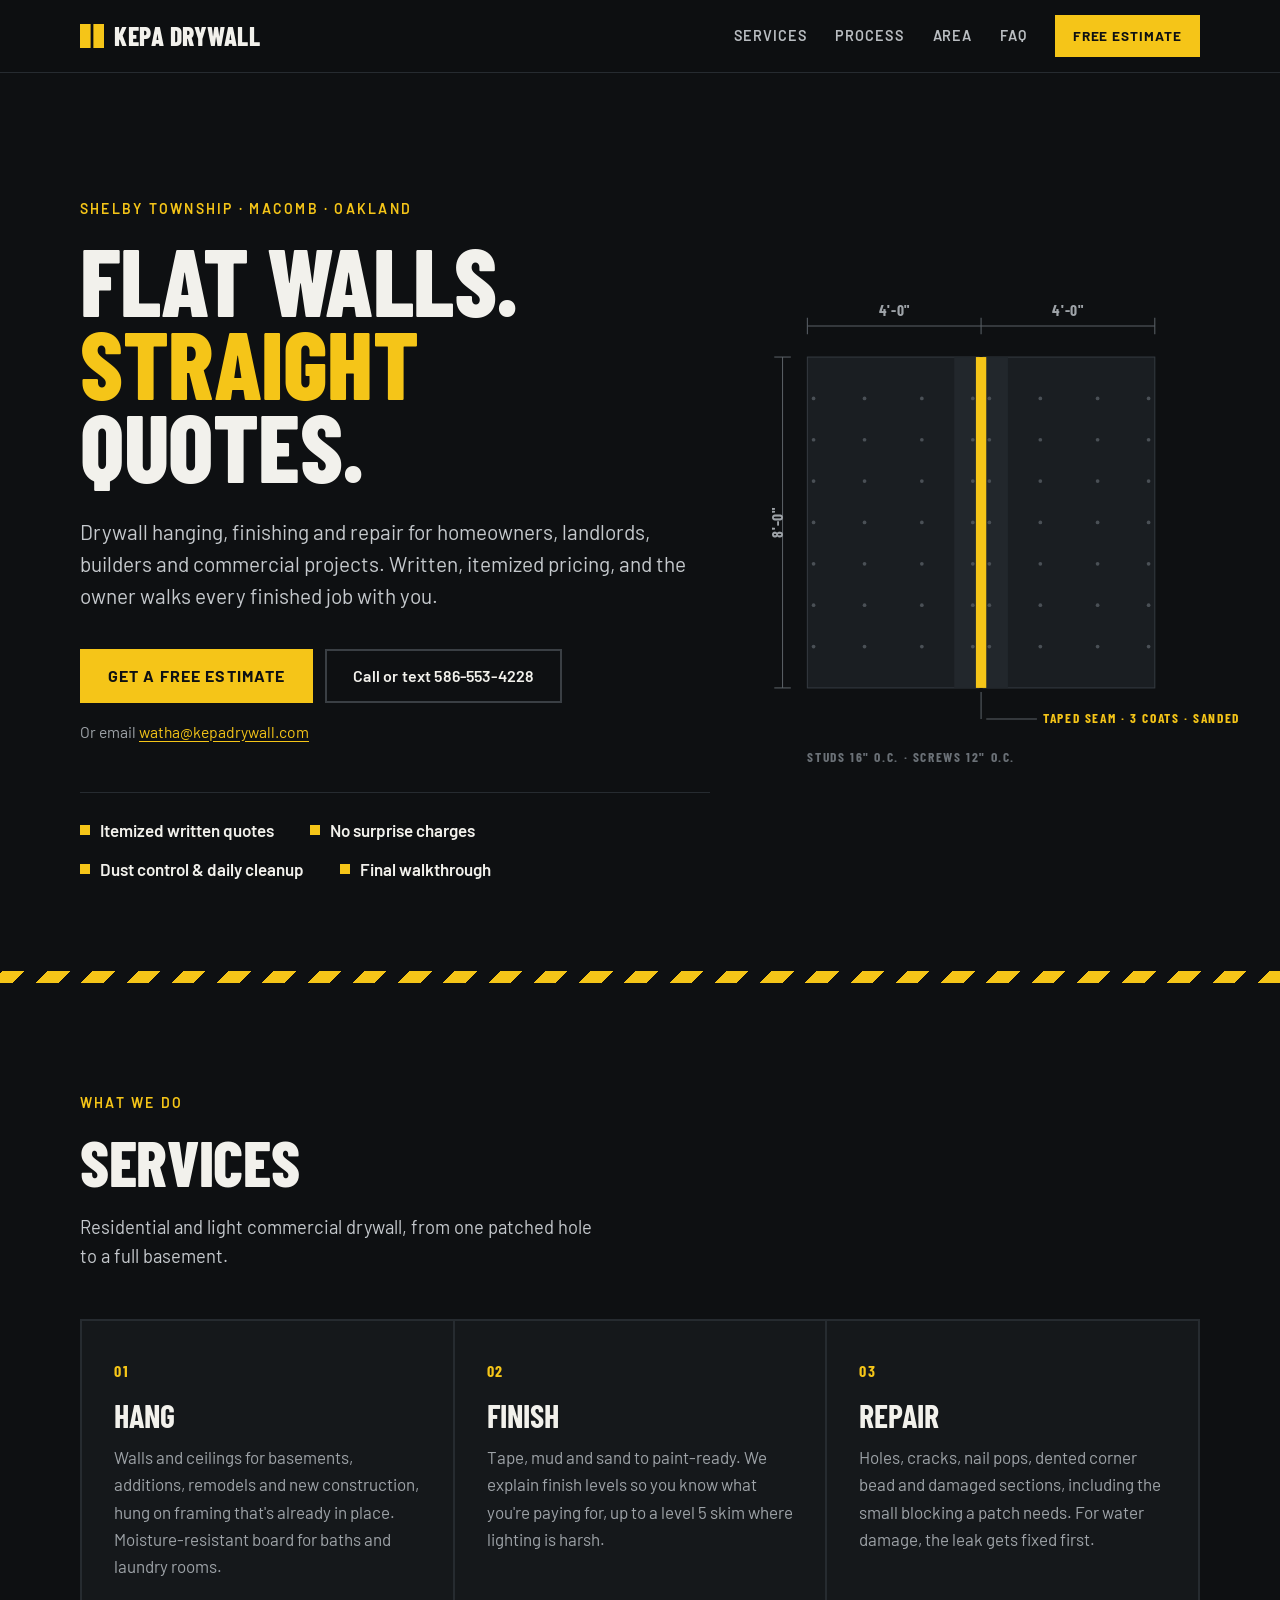
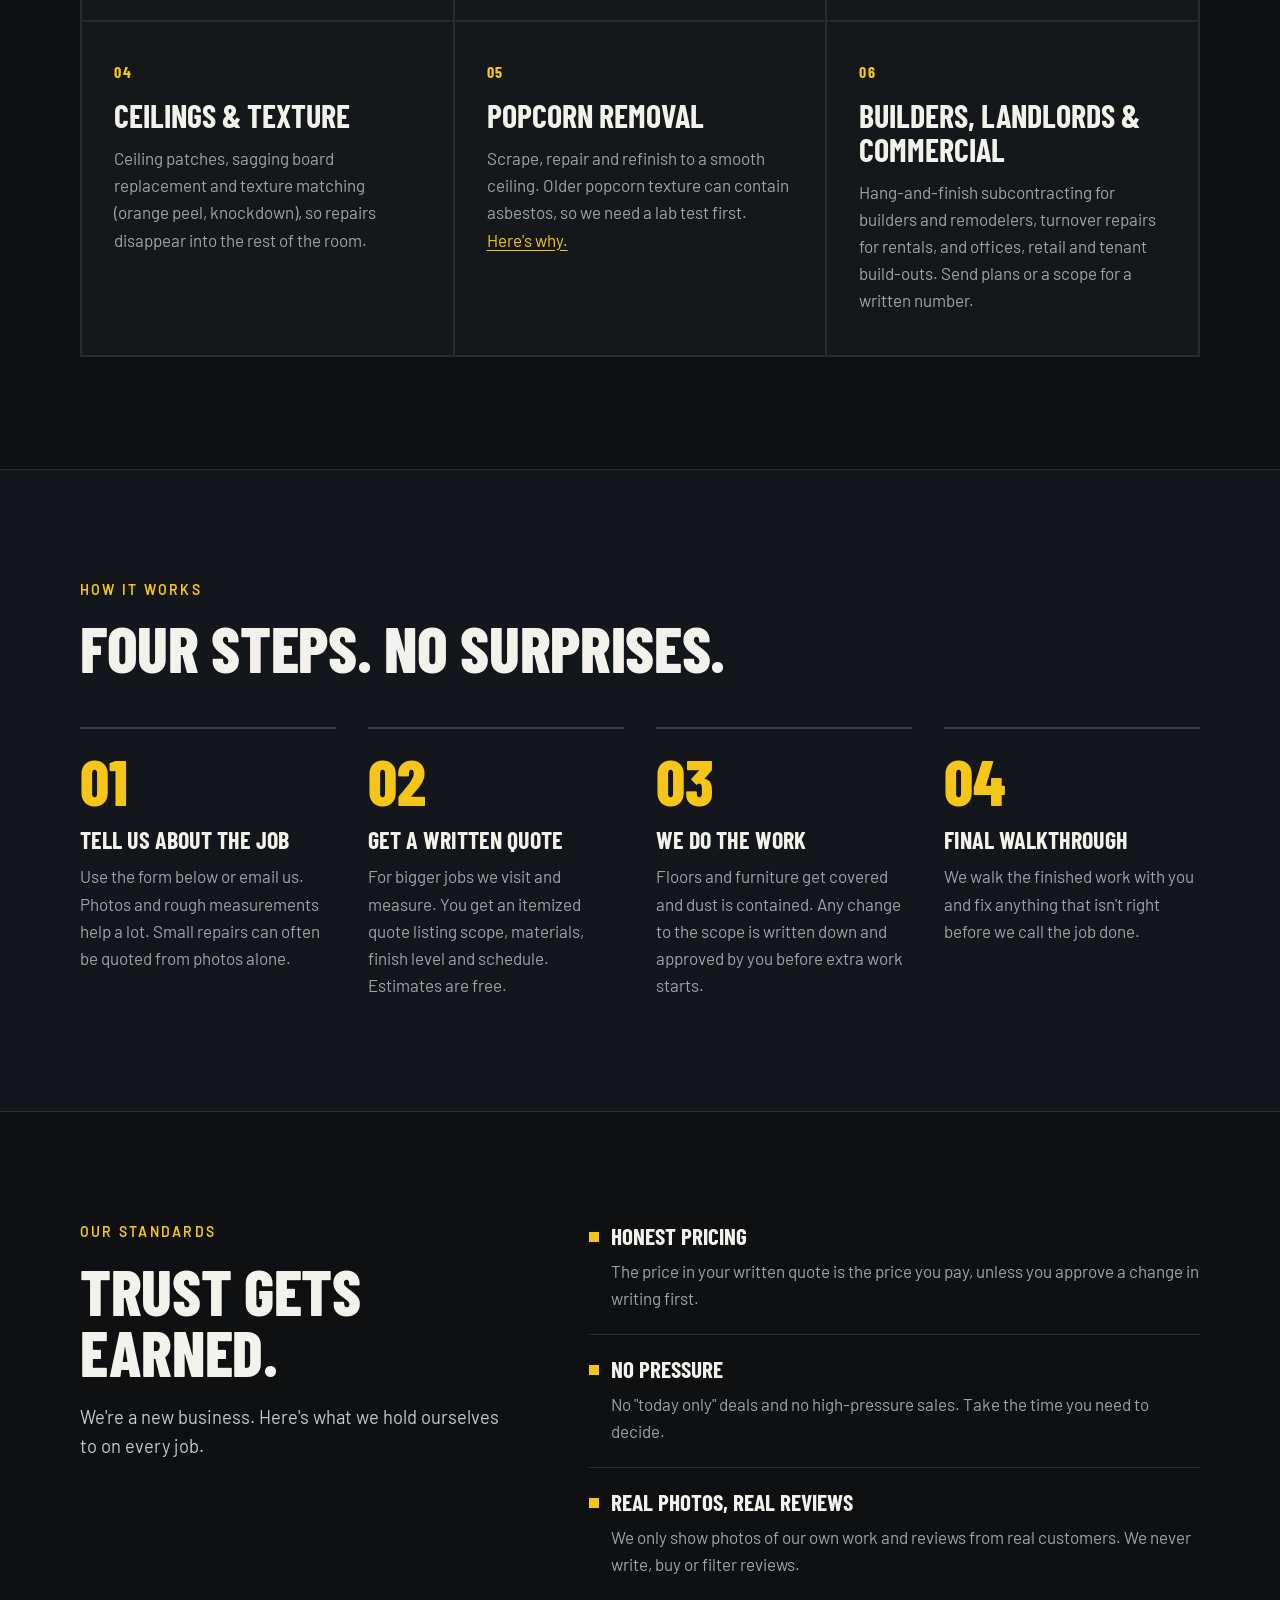
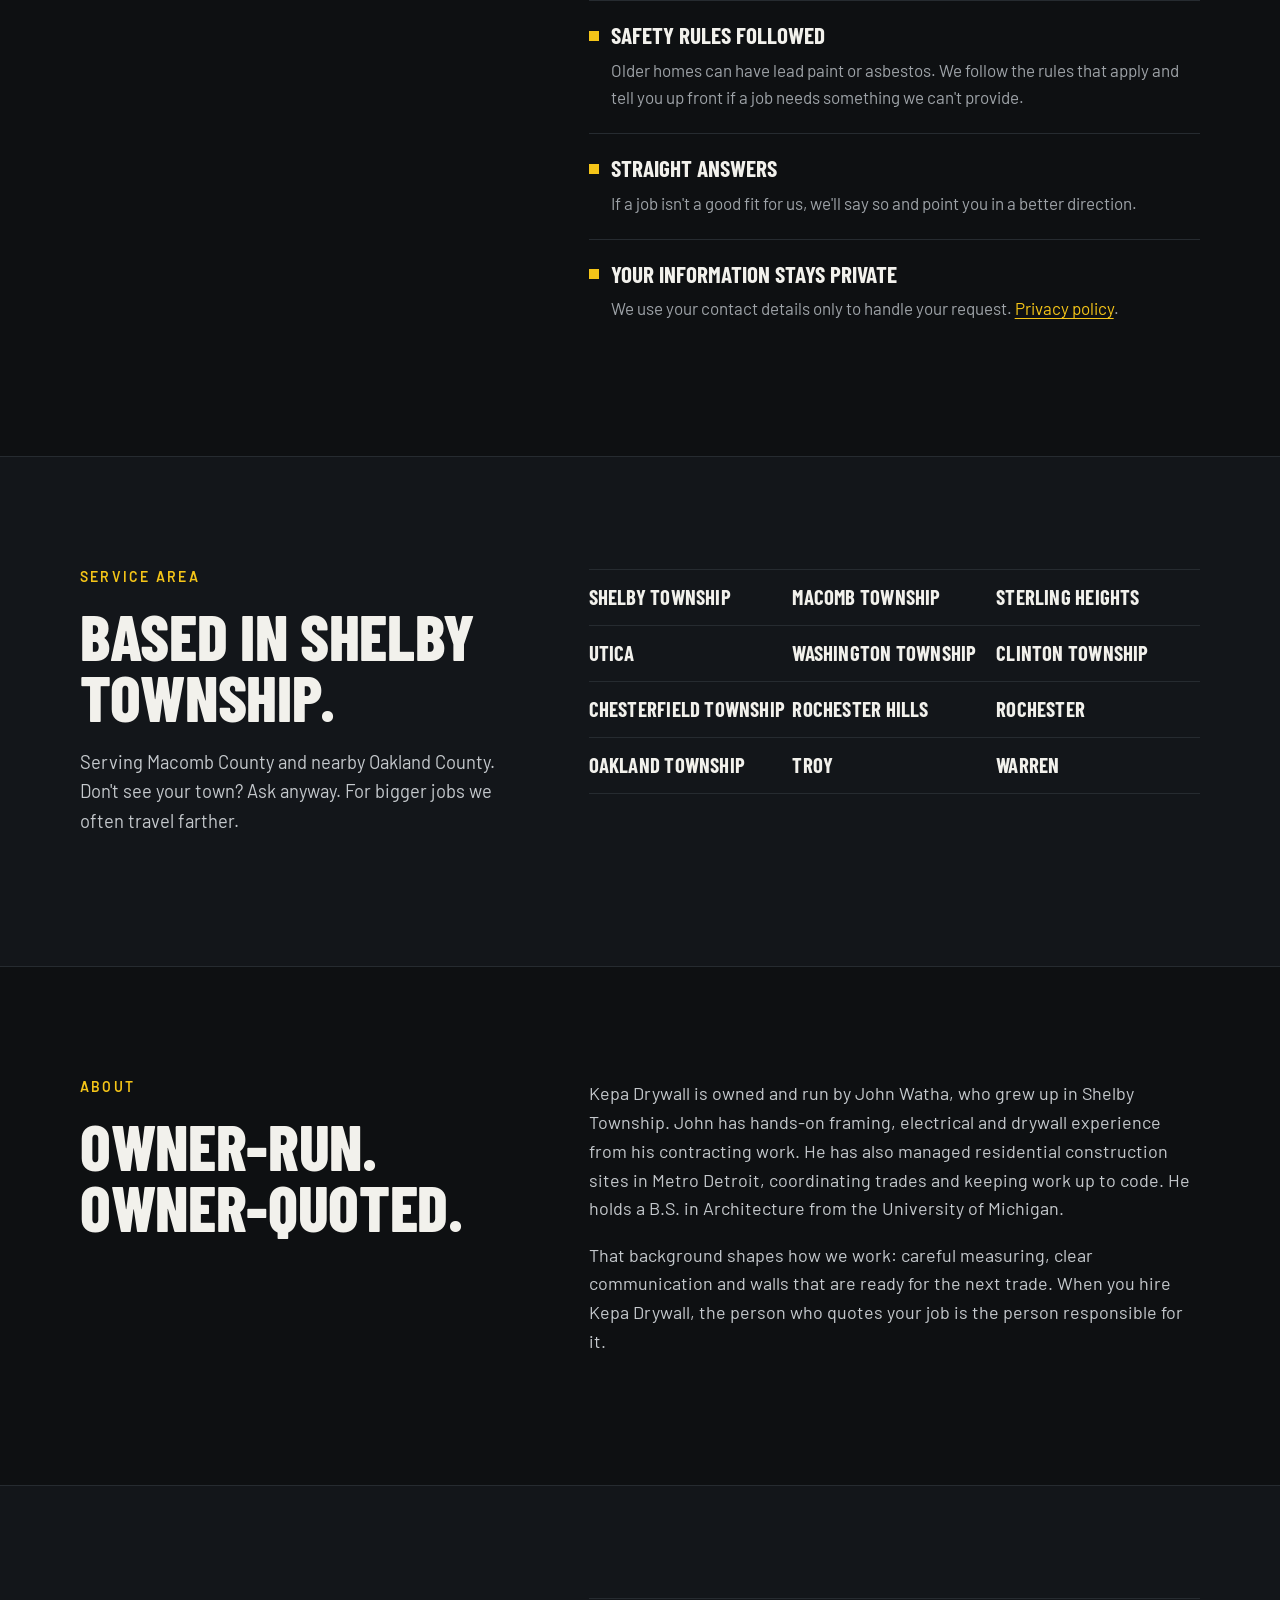
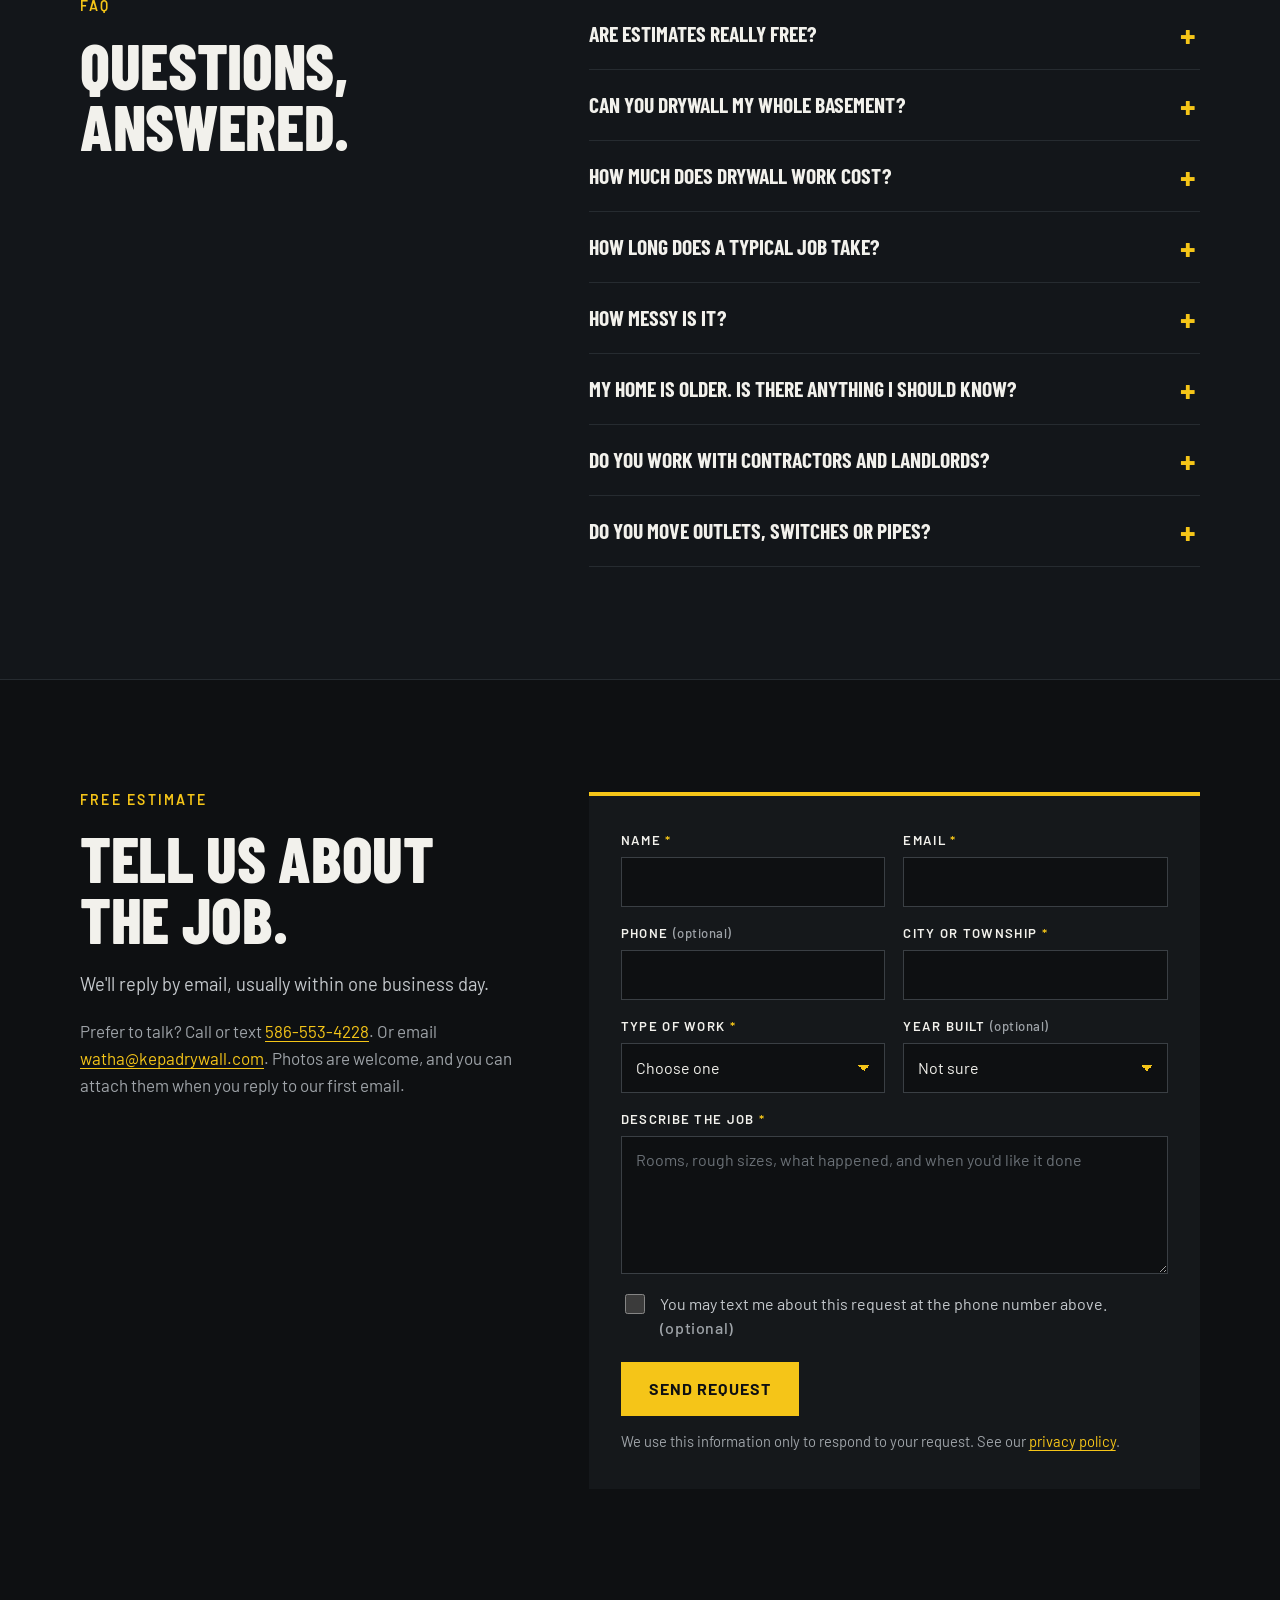
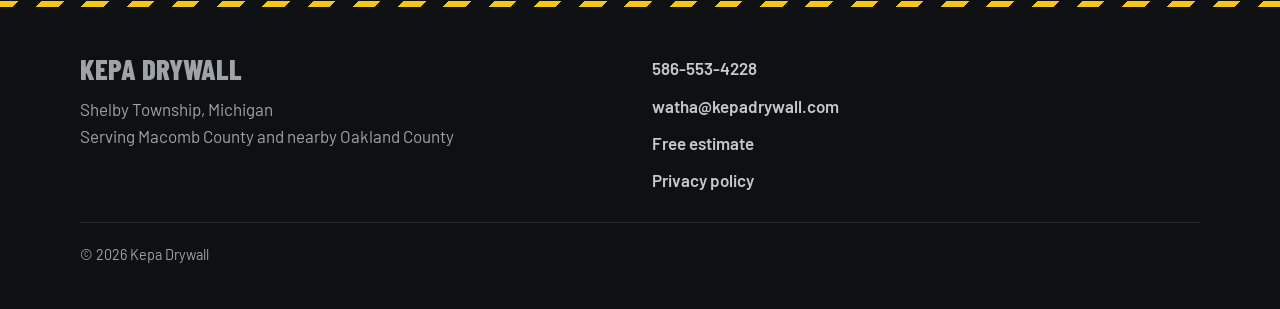
==== index.html @ d32f2c6e "Offer full residential drywall (no framing) Per San Marino Iron v Haji, 341 Mich App 634 (2022), dry" ====
<!doctype html>
<html lang="en">
<head>
  <meta charset="utf-8">
  <meta name="viewport" content="width=device-width, initial-scale=1">
  <title>Kepa Drywall | Drywall Hanging, Finishing &amp; Repair in Shelby Township, MI</title>
  <meta name="description" content="Kepa Drywall hangs, finishes and repairs drywall for homeowners, landlords, builders and commercial projects in Shelby Township, Macomb County and nearby Oakland County, Michigan. Free written estimates.">
  <link rel="canonical" href="https://kepadrywall.com/">
  <meta name="color-scheme" content="dark">
  <meta name="theme-color" content="#0E1012">
  <link rel="icon" href="favicon.svg" type="image/svg+xml">
  <link rel="preload" href="fonts/BarlowCondensed-800.woff2" as="font" type="font/woff2" crossorigin>
  <link rel="preload" href="fonts/Barlow-400.woff2" as="font" type="font/woff2" crossorigin>

  <meta property="og:type" content="website">
  <meta property="og:title" content="Kepa Drywall | Shelby Township, MI">
  <meta property="og:description" content="Drywall hanging, finishing and repair in Macomb County and nearby Oakland County. Free written estimates.">
  <meta property="og:url" content="https://kepadrywall.com/">

  <link rel="stylesheet" href="styles.css">

  <!-- Structured data for search engines. Only facts that are true today:
       no street address (service-area business), no ratings, no license number until John confirms one. -->
  <script type="application/ld+json">
  {
    "@context": "https://schema.org",
    "@type": "HomeAndConstructionBusiness",
    "name": "Kepa Drywall",
    "url": "https://kepadrywall.com/",
    "email": "watha@kepadrywall.com",
    "telephone": "+15865534228",
    "description": "Drywall hanging, taping and finishing, drywall repair and popcorn ceiling removal for homeowners, landlords, builders and commercial projects in Macomb County and nearby Oakland County, Michigan.",
    "address": {
      "@type": "PostalAddress",
      "addressLocality": "Shelby Township",
      "addressRegion": "MI",
      "addressCountry": "US"
    },
    "areaServed": [
      "Shelby Township, MI", "Macomb Township, MI", "Sterling Heights, MI", "Utica, MI",
      "Washington Township, MI", "Clinton Township, MI", "Chesterfield Township, MI",
      "Rochester Hills, MI", "Rochester, MI", "Oakland Township, MI", "Troy, MI", "Warren, MI"
    ],
    "founder": { "@type": "Person", "name": "John Watha" },
    "knowsAbout": ["Drywall installation", "Drywall taping and finishing", "Drywall repair", "Ceiling repair", "Texture matching", "Popcorn ceiling removal", "Commercial drywall"]
  }
  </script>
</head>
<body>
  <a class="skip-link" href="#main">Skip to content</a>

  <header class="site-header">
    <div class="wrap header-inner">
      <a class="brand" href="#top" aria-label="Kepa Drywall, home">
        <svg class="brand-mark" viewBox="0 0 26 26" aria-hidden="true"><rect x="0" y="0" width="11.5" height="26"/><rect x="14.5" y="0" width="11.5" height="26"/></svg>
        <span>Kepa Drywall</span>
      </a>
      <nav class="site-nav" aria-label="Main">
        <a href="#services">Services</a>
        <a href="#process">Process</a>
        <a href="#area">Area</a>
        <a href="#faq">FAQ</a>
        <a class="btn btn-small" href="#estimate">Free estimate</a>
      </nav>
    </div>
  </header>

  <main id="main">
    <section class="hero" id="top">
      <div class="wrap hero-grid">
        <div class="hero-copy">
        <p class="tag">Shelby Township &middot; Macomb &middot; Oakland</p>
        <h1>Flat walls. <span>Straight</span> quotes.</h1>
        <p class="lede">Drywall hanging, finishing and repair for homeowners, landlords, builders and commercial projects. Written, itemized pricing, and the owner walks every finished job with you.</p>
        <div class="hero-actions">
          <a class="btn" href="#estimate">Get a free estimate</a>
          <a class="btn btn-ghost" href="tel:+15865534228">Call or text 586-553-4228</a>
        </div>
        <p class="hero-email">Or email <a href="mailto:watha@kepadrywall.com">watha@kepadrywall.com</a></p>
        <ul class="promises" aria-label="What you can count on">
          <li>Itemized written quotes</li>
          <li>No surprise charges</li>
          <li>Dust control &amp; daily cleanup</li>
          <li>Final walkthrough</li>
        </ul>
        </div>
        <figure class="hero-drawing" aria-hidden="true">
          <svg viewBox="0 0 420 470" role="presentation">
            <g class="dim">
              <line x1="40" y1="30" x2="376" y2="30"/>
              <line x1="40" y1="22" x2="40" y2="38"/><line x1="208" y1="22" x2="208" y2="38"/><line x1="376" y1="22" x2="376" y2="38"/>
              <line x1="16" y1="60" x2="16" y2="380"/>
              <line x1="8" y1="60" x2="24" y2="60"/><line x1="8" y1="380" x2="24" y2="380"/>
            </g>
            <text class="dim-label" x="124" y="20" text-anchor="middle">4'-0"</text>
            <text class="dim-label" x="292" y="20" text-anchor="middle">4'-0"</text>
            <text class="dim-label" x="10" y="226" text-anchor="middle" transform="rotate(-90 10 220)">8'-0"</text>
            <rect class="sheet" x="40" y="60" width="166" height="320"/>
            <rect class="sheet" x="210" y="60" width="166" height="320"/>
            <rect class="feather" x="182" y="60" width="52" height="320"/>
            <rect class="tape" x="203" y="60" width="10" height="320"/>
            <g class="screws">
            <circle cx="46.0" cy="100" r="1.8"/>
            <circle cx="46.0" cy="140" r="1.8"/>
            <circle cx="46.0" cy="180" r="1.8"/>
            <circle cx="46.0" cy="220" r="1.8"/>
            <circle cx="46.0" cy="260" r="1.8"/>
            <circle cx="46.0" cy="300" r="1.8"/>
            <circle cx="46.0" cy="340" r="1.8"/>
            <circle cx="95.3" cy="100" r="1.8"/>
            <circle cx="95.3" cy="140" r="1.8"/>
            <circle cx="95.3" cy="180" r="1.8"/>
            <circle cx="95.3" cy="220" r="1.8"/>
            <circle cx="95.3" cy="260" r="1.8"/>
            <circle cx="95.3" cy="300" r="1.8"/>
            <circle cx="95.3" cy="340" r="1.8"/>
            <circle cx="150.7" cy="100" r="1.8"/>
            <circle cx="150.7" cy="140" r="1.8"/>
            <circle cx="150.7" cy="180" r="1.8"/>
            <circle cx="150.7" cy="220" r="1.8"/>
            <circle cx="150.7" cy="260" r="1.8"/>
            <circle cx="150.7" cy="300" r="1.8"/>
            <circle cx="150.7" cy="340" r="1.8"/>
            <circle cx="200.0" cy="100" r="1.8"/>
            <circle cx="200.0" cy="140" r="1.8"/>
            <circle cx="200.0" cy="180" r="1.8"/>
            <circle cx="200.0" cy="220" r="1.8"/>
            <circle cx="200.0" cy="260" r="1.8"/>
            <circle cx="200.0" cy="300" r="1.8"/>
            <circle cx="200.0" cy="340" r="1.8"/>
            <circle cx="216.0" cy="100" r="1.8"/>
            <circle cx="216.0" cy="140" r="1.8"/>
            <circle cx="216.0" cy="180" r="1.8"/>
            <circle cx="216.0" cy="220" r="1.8"/>
            <circle cx="216.0" cy="260" r="1.8"/>
            <circle cx="216.0" cy="300" r="1.8"/>
            <circle cx="216.0" cy="340" r="1.8"/>
            <circle cx="265.3" cy="100" r="1.8"/>
            <circle cx="265.3" cy="140" r="1.8"/>
            <circle cx="265.3" cy="180" r="1.8"/>
            <circle cx="265.3" cy="220" r="1.8"/>
            <circle cx="265.3" cy="260" r="1.8"/>
            <circle cx="265.3" cy="300" r="1.8"/>
            <circle cx="265.3" cy="340" r="1.8"/>
            <circle cx="320.7" cy="100" r="1.8"/>
            <circle cx="320.7" cy="140" r="1.8"/>
            <circle cx="320.7" cy="180" r="1.8"/>
            <circle cx="320.7" cy="220" r="1.8"/>
            <circle cx="320.7" cy="260" r="1.8"/>
            <circle cx="320.7" cy="300" r="1.8"/>
            <circle cx="320.7" cy="340" r="1.8"/>
            <circle cx="370.0" cy="100" r="1.8"/>
            <circle cx="370.0" cy="140" r="1.8"/>
            <circle cx="370.0" cy="180" r="1.8"/>
            <circle cx="370.0" cy="220" r="1.8"/>
            <circle cx="370.0" cy="260" r="1.8"/>
            <circle cx="370.0" cy="300" r="1.8"/>
            <circle cx="370.0" cy="340" r="1.8"/>
            </g>
            <line class="leader" x1="213" y1="410" x2="262" y2="410"/>
            <line class="leader" x1="208" y1="384" x2="208" y2="410"/>
            <text class="note" x="268" y="414">TAPED SEAM · 3 COATS · SANDED</text>
            <text class="note dim-note" x="40" y="452">STUDS 16" O.C. · SCREWS 12" O.C.</text>
          </svg>
        </figure>
      </div>
    </section>

    <div class="stripe" aria-hidden="true"></div>

    <section class="section" id="services" aria-labelledby="services-title">
      <div class="wrap">
        <div class="section-head">
          <p class="kicker">What we do</p>
          <h2 id="services-title">Services</h2>
          <p class="section-intro">Residential and light commercial drywall, from one patched hole to a full basement.</p>
        </div>
      <div class="tiles">
        <article class="tile">
          <span class="num">01</span>
          <h3>Hang</h3>
          <p>Walls and ceilings for basements, additions, remodels and new construction, hung on framing that's already in place. Moisture-resistant board for baths and laundry rooms.</p>
        </article>
        <article class="tile">
          <span class="num">02</span>
          <h3>Finish</h3>
          <p>Tape, mud and sand to paint-ready. We explain finish levels so you know what you're paying for, up to a level 5 skim where lighting is harsh.</p>
        </article>
        <article class="tile">
          <span class="num">03</span>
          <h3>Repair</h3>
          <p>Holes, cracks, nail pops, dented corner bead and damaged sections, including the small blocking a patch needs. For water damage, the leak gets fixed first.</p>
        </article>
        <article class="tile">
          <span class="num">04</span>
          <h3>Ceilings &amp; texture</h3>
          <p>Ceiling patches, sagging board replacement and texture matching (orange peel, knockdown), so repairs disappear into the rest of the room.</p>
        </article>
        <article class="tile">
          <span class="num">05</span>
          <h3>Popcorn removal</h3>
          <p>Scrape, repair and refinish to a smooth ceiling. Older popcorn texture can contain asbestos, so we need a lab test first. <a href="#faq-older-homes">Here's why.</a></p>
        </article>
        <article class="tile">
          <span class="num">06</span>
          <h3>Builders, landlords &amp; commercial</h3>
          <p>Hang-and-finish subcontracting for builders and remodelers, turnover repairs for rentals, and offices, retail and tenant build-outs. Send plans or a scope for a written number.</p>
        </article>
      </div>
      </div>
    </section>

    <section class="section section-alt" id="process" aria-labelledby="process-title">
      <div class="wrap">
        <div class="section-head">
          <p class="kicker">How it works</p>
          <h2 id="process-title">Four steps. No surprises.</h2>
        </div>
        <ol class="steps">
          <li>
            <h3>Tell us about the job</h3>
            <p>Use the form below or email us. Photos and rough measurements help a lot. Small repairs can often be quoted from photos alone.</p>
          </li>
          <li>
            <h3>Get a written quote</h3>
            <p>For bigger jobs we visit and measure. You get an itemized quote listing scope, materials, finish level and schedule. Estimates are free.</p>
          </li>
          <li>
            <h3>We do the work</h3>
            <p>Floors and furniture get covered and dust is contained. Any change to the scope is written down and approved by you before extra work starts.</p>
          </li>
          <li>
            <h3>Final walkthrough</h3>
            <p>We walk the finished work with you and fix anything that isn't right before we call the job done.</p>
          </li>
        </ol>
      </div>
    </section>

    <section class="section" id="standards" aria-labelledby="standards-title">
      <div class="wrap split">
        <div class="section-head">
          <p class="kicker">Our standards</p>
          <h2 id="standards-title">Trust gets earned.</h2>
          <p class="section-intro">We're a new business. Here's what we hold ourselves to on every job.</p>
        </div>
        <ul class="standards">
          <li><h3>Honest pricing</h3><p>The price in your written quote is the price you pay, unless you approve a change in writing first.</p></li>
          <li><h3>No pressure</h3><p>No "today only" deals and no high-pressure sales. Take the time you need to decide.</p></li>
          <li><h3>Real photos, real reviews</h3><p>We only show photos of our own work and reviews from real customers. We never write, buy or filter reviews.</p></li>
          <li><h3>Safety rules followed</h3><p>Older homes can have lead paint or asbestos. We follow the rules that apply and tell you up front if a job needs something we can't provide.</p></li>
          <li><h3>Straight answers</h3><p>If a job isn't a good fit for us, we'll say so and point you in a better direction.</p></li>
          <li><h3>Your information stays private</h3><p>We use your contact details only to handle your request. <a href="privacy.html">Privacy policy</a>.</p></li>
        </ul>
      </div>
    </section>

    <section class="section section-alt" id="area" aria-labelledby="area-title">
      <div class="wrap split">
        <div class="section-head">
          <p class="kicker">Service area</p>
          <h2 id="area-title">Based in Shelby Township.</h2>
          <p class="section-intro">Serving Macomb County and nearby Oakland County. Don't see your town? Ask anyway. For bigger jobs we often travel farther.</p>
        </div>
        <ul class="towns">
          <li>Shelby Township</li>
          <li>Macomb Township</li>
          <li>Sterling Heights</li>
          <li>Utica</li>
          <li>Washington Township</li>
          <li>Clinton Township</li>
          <li>Chesterfield Township</li>
          <li>Rochester Hills</li>
          <li>Rochester</li>
          <li>Oakland Township</li>
          <li>Troy</li>
          <li>Warren</li>
        </ul>
      </div>
    </section>

    <section class="section" id="about" aria-labelledby="about-title">
      <div class="wrap split">
        <div class="section-head">
          <p class="kicker">About</p>
          <h2 id="about-title">Owner-run. Owner-quoted.</h2>
        </div>
        <div class="prose">
          <p>Kepa Drywall is owned and run by John Watha, who grew up in Shelby Township. John has hands-on framing, electrical and drywall experience from his contracting work. He has also managed residential construction sites in Metro Detroit, coordinating trades and keeping work up to code. He holds a B.S. in Architecture from the University of Michigan.</p>
          <p>That background shapes how we work: careful measuring, clear communication and walls that are ready for the next trade. When you hire Kepa Drywall, the person who quotes your job is the person responsible for it.</p>
          <!-- CREDENTIALS: add only once confirmed by John. Examples:
               <p class="credential">Michigan Maintenance &amp; Alteration Contractor License #XXXXXXX</p>
               <p class="credential">Insured: general liability coverage through [carrier]</p>
               <p class="credential">EPA Lead-Safe Certified Firm #NAT-XXXXXX-X</p> -->
        </div>
      </div>
    </section>

    <section class="section section-alt" id="faq" aria-labelledby="faq-title">
      <div class="wrap split">
        <div class="section-head">
          <p class="kicker">FAQ</p>
          <h2 id="faq-title">Questions, answered.</h2>
        </div>
        <div class="faq">
          <details>
            <summary>Are estimates really free?</summary>
            <p>Yes. Written estimates are free and come with no obligation. Small repairs can often be quoted from photos, so you don't have to wait for a visit.</p>
          </details>
          <details id="faq-framing">
            <summary>Can you drywall my whole basement?</summary>
            <p>Yes. We hang and finish drywall on framing that's already in place, from a single room to a full basement. Framing new walls is carpentry, which is a separately licensed trade in Michigan, so if your project needs new framing, we work alongside your builder or carpenter.</p>
          </details>
          <details>
            <summary>How much does drywall work cost?</summary>
            <p>It depends on the square footage, ceiling height, finish level, access and whether it's new work or a repair. We don't quote a flat number before seeing the job. Every quote is written and itemized so you can compare it fairly with others.</p>
          </details>
          <details>
            <summary>How long does a typical job take?</summary>
            <p>Hanging is usually quick. Finishing takes longer because each coat of joint compound needs to dry before the next one. Most single rooms take several days from start to paint-ready. Your quote includes a schedule.</p>
          </details>
          <details>
            <summary>How messy is it?</summary>
            <p>Sanding makes fine dust, so we cover floors and furniture, seal off the work area with plastic where needed, and clean up at the end of every day.</p>
          </details>
          <details id="faq-older-homes">
            <summary>My home is older. Is there anything I should know?</summary>
            <p><strong>Lead paint:</strong> If your home was built before 1978, its paint may contain lead. Federal rules require an EPA lead-safe certified firm for jobs that disturb more than about 6 square feet of painted surface per room. Tell us the year your home was built and we'll tell you up front how that affects your job.</p>
            <p><strong>Asbestos:</strong> Popcorn ceilings and some older textures and joint compounds (especially from before the mid-1980s) can contain asbestos. Before we cut into or sand old texture, it needs a lab test by an accredited inspector. If the result is positive, removal has to be done by a licensed abatement contractor. Please don't scrape or sand it yourself first.</p>
          </details>
          <details>
            <summary>Do you work with contractors and landlords?</summary>
            <p>Yes. We take hang-and-finish subcontracts from builders and remodelers, take commercial work, and do repair and turnover work for rental properties. Email plans or a scope for a written number.</p>
          </details>
          <details>
            <summary>Do you move outlets, switches or pipes?</summary>
            <p>No. Electrical and plumbing work in Michigan needs a licensed electrician or plumber. We cut and patch around boxes and fixtures, and we're happy to coordinate with your electrician or plumber so the walls close up on schedule.</p>
          </details>
        </div>
      </div>
    </section>

    <section class="section estimate" id="estimate" aria-labelledby="estimate-title">
      <div class="wrap split">
        <div class="section-head">
          <p class="kicker">Free estimate</p>
          <h2 id="estimate-title">Tell us about the job.</h2>
          <p class="section-intro">We'll reply by email, usually within one business day.</p>
          <p class="muted">Prefer to talk? Call or text <a href="tel:+15865534228">586-553-4228</a>. Or email <a href="mailto:watha@kepadrywall.com">watha@kepadrywall.com</a>. Photos are welcome, and you can attach them when you reply to our first email.</p>
        </div>

        <form class="estimate-form" id="estimate-form" novalidate>
          <div class="field">
            <label for="name">Name <span class="req" aria-hidden="true">*</span></label>
            <input id="name" name="name" type="text" autocomplete="name" required>
          </div>
          <div class="field">
            <label for="email">Email <span class="req" aria-hidden="true">*</span></label>
            <input id="email" name="email" type="email" autocomplete="email" required>
          </div>
          <div class="field">
            <label for="phone">Phone <span class="optional">(optional)</span></label>
            <input id="phone" name="phone" type="tel" autocomplete="tel">
          </div>
          <div class="field">
            <label for="city">City or township <span class="req" aria-hidden="true">*</span></label>
            <input id="city" name="city" type="text" autocomplete="address-level2" required>
          </div>
          <div class="field">
            <label for="work">Type of work <span class="req" aria-hidden="true">*</span></label>
            <select id="work" name="work_type" required>
              <option value="">Choose one</option>
              <option>Drywall repair</option>
              <option>New drywall (hang &amp; finish)</option>
              <option>Basement</option>
              <option>Taping &amp; finishing only</option>
              <option>Ceiling repair or texture match</option>
              <option>Popcorn ceiling removal</option>
              <option>Rental / turnover repair</option>
              <option>Builder or remodeler subcontract</option>
              <option>Commercial project</option>
              <option>Something else</option>
            </select>
          </div>
          <div class="field">
            <label for="built">Year built <span class="optional">(optional)</span></label>
            <select id="built" name="year_built">
              <option value="">Not sure</option>
              <option>Before 1978</option>
              <option>1978 to 1989</option>
              <option>1990 or later</option>
              <option>New construction</option>
            </select>
          </div>
          <div class="field field-full">
            <label for="details">Describe the job <span class="req" aria-hidden="true">*</span></label>
            <textarea id="details" name="details" rows="5" required placeholder="Rooms, rough sizes, what happened, and when you'd like it done"></textarea>
          </div>
          <div class="field field-full checkbox">
            <input id="text-ok" name="ok_to_text" type="checkbox" value="yes">
            <label for="text-ok">You may text me about this request at the phone number above. <span class="optional">(optional)</span></label>
          </div>
          <!-- Honeypot field for spam bots; real visitors never see it. -->
          <div class="hp" aria-hidden="true">
            <label for="website">Leave this empty</label>
            <input id="website" name="_honey" type="text" tabindex="-1" autocomplete="off">
          </div>
          <div class="field-full form-footer">
            <button class="btn" type="submit">Send request</button>
            <p class="fine-print">We use this information only to respond to your request. See our <a href="privacy.html">privacy policy</a>.</p>
          </div>
          <p class="form-status field-full" id="form-status" role="status" aria-live="polite"></p>
        </form>
      </div>
    </section>
  </main>

  <div class="stripe stripe-thin" aria-hidden="true"></div>
  <footer class="site-footer">
    <div class="wrap footer-inner">
      <div>
        <p class="footer-brand">Kepa Drywall</p>
        <p>Shelby Township, Michigan<br>Serving Macomb County and nearby Oakland County</p>
      </div>
      <div class="footer-links">
        <a href="tel:+15865534228">586-553-4228</a>
        <a href="mailto:watha@kepadrywall.com">watha@kepadrywall.com</a>
        <a href="#estimate">Free estimate</a>
        <a href="privacy.html">Privacy policy</a>
      </div>
    </div>
    <div class="wrap">
      <p class="copyright">&copy; <span id="year">2026</span> Kepa Drywall</p>
    </div>
  </footer>

  <script src="main.js" defer></script>
</body>
</html>
---- styles.css ----
/* Kepa Drywall: "Night Shift". Charcoal, safety yellow, condensed type. Fonts are self-hosted (SIL OFL). */
@font-face { font-family: 'Barlow'; font-style: normal; font-weight: 400; font-display: swap; src: url('fonts/Barlow-400.woff2') format('woff2'); }
@font-face { font-family: 'Barlow'; font-style: normal; font-weight: 500; font-display: swap; src: url('fonts/Barlow-500.woff2') format('woff2'); }
@font-face { font-family: 'Barlow'; font-style: normal; font-weight: 600; font-display: swap; src: url('fonts/Barlow-600.woff2') format('woff2'); }
@font-face { font-family: 'Barlow'; font-style: normal; font-weight: 700; font-display: swap; src: url('fonts/Barlow-700.woff2') format('woff2'); }
@font-face { font-family: 'Barlow Condensed'; font-style: normal; font-weight: 700; font-display: swap; src: url('fonts/BarlowCondensed-700.woff2') format('woff2'); }
@font-face { font-family: 'Barlow Condensed'; font-style: normal; font-weight: 800; font-display: swap; src: url('fonts/BarlowCondensed-800.woff2') format('woff2'); }

:root {
  --bg: #0E1012;
  --bg-alt: #13161A;
  --tile: #15181B;
  --line: #262B30;
  --line-strong: #3A3F44;
  --ink: #F2F1EC;
  --body: #C5C9CD;
  --muted: #9EA3A8;
  --yellow: #F5C518;
  --yellow-hover: #FFD84A;
  --on-yellow: #0E1012;
  --danger: #FF8A80;
  --ok: #7EE2A8;
  --wrap: 1200px;
  --sans: 'Barlow', system-ui, -apple-system, 'Segoe UI', Roboto, Arial, sans-serif;
  --cond: 'Barlow Condensed', 'Arial Narrow', 'Roboto Condensed', system-ui, sans-serif;
}

*, *::before, *::after { box-sizing: border-box; }
html { scroll-behavior: smooth; -webkit-text-size-adjust: 100%; scroll-padding-top: 84px; }
@media (prefers-reduced-motion: reduce) { html { scroll-behavior: auto; } }

body {
  margin: 0;
  background: var(--bg);
  color: var(--body);
  font-family: var(--sans);
  font-size: 1.0625rem;
  line-height: 1.6;
}

h1, h2, h3 { color: var(--ink); margin: 0; }
p { margin: 0 0 1em; }
a { color: var(--yellow); text-underline-offset: 3px; }
a:hover { color: var(--yellow-hover); }
:focus-visible { outline: 3px solid var(--yellow); outline-offset: 3px; }
strong { color: var(--ink); }

.wrap { max-width: var(--wrap); margin: 0 auto; padding: 0 16px; }
@media (min-width: 720px) { .wrap { padding: 0 40px; } }
.muted { color: var(--muted); }

.skip-link { position: absolute; left: 16px; top: -60px; z-index: 20; background: var(--yellow); color: var(--on-yellow); padding: 10px 14px; font-weight: 700; }
.skip-link:focus { top: 12px; }

/* Header */
.site-header {
  position: sticky; top: 0; z-index: 10;
  background: rgba(14, 16, 18, .92);
  backdrop-filter: blur(10px);
  border-bottom: 1px solid var(--line);
}
.header-inner { display: flex; align-items: center; justify-content: space-between; gap: 16px; min-height: 72px; }
.brand { display: inline-flex; align-items: center; gap: 10px; color: var(--ink); text-decoration: none; font: 800 1.6rem/1 var(--cond); text-transform: uppercase; letter-spacing: .02em; }
.brand:hover { color: var(--ink); }
.brand-mark { width: 24px; height: 24px; fill: var(--yellow); flex: none; }
.site-nav { display: flex; align-items: center; gap: 28px; }
.site-nav a:not(.btn) { color: #B9BDC1; text-decoration: none; font-weight: 600; font-size: .9rem; letter-spacing: .06em; text-transform: uppercase; }
.site-nav a:not(.btn):hover { color: var(--ink); }
@media (max-width: 760px) { .site-nav a:not(.btn) { display: none; } }

/* Buttons */
.btn {
  display: inline-flex; align-items: center; justify-content: center;
  min-height: 54px; padding: 0 28px;
  background: var(--yellow); color: var(--on-yellow);
  border: 0; border-radius: 0;
  font: 700 1rem/1 var(--sans); letter-spacing: .07em; text-transform: uppercase;
  text-decoration: none; cursor: pointer;
  transition: background-color .15s ease, transform .15s ease;
}
.btn:hover { background: var(--yellow-hover); color: var(--on-yellow); }
.btn:active { transform: translateY(1px); }
.btn-small { min-height: 42px; padding: 0 18px; font-size: .85rem; }
.btn-ghost { background: transparent; color: var(--ink); box-shadow: inset 0 0 0 2px var(--line-strong); text-transform: none; letter-spacing: .01em; font-weight: 600; overflow-wrap: anywhere; }
.btn-ghost:hover { background: transparent; color: var(--yellow); box-shadow: inset 0 0 0 2px var(--yellow); }
.btn[disabled] { opacity: .6; cursor: wait; }

/* Hero */
.hero { padding: clamp(64px, 11vw, 128px) 0 clamp(56px, 8vw, 88px); }
.tag, .kicker { font: 600 .875rem/1.2 var(--sans); letter-spacing: .16em; text-transform: uppercase; color: var(--yellow); margin: 0 0 20px; }
.hero h1 {
  font: 800 clamp(3.4rem, 12vw, 8rem)/.88 var(--cond);
  text-transform: uppercase; letter-spacing: -.005em; max-width: 11ch;
}
.hero h1 span { color: var(--yellow); }
.lede { font-size: clamp(1.1rem, 2vw, 1.3rem); line-height: 1.55; max-width: 54ch; margin: 28px 0 0; }
.hero-actions { display: flex; flex-wrap: wrap; gap: 12px; margin: 36px 0 0; }
.promises { list-style: none; margin: 48px 0 0; padding: 24px 0 0; border-top: 1px solid var(--line); display: flex; flex-wrap: wrap; gap: 12px 36px; }
.promises li { display: flex; align-items: center; gap: 10px; font-weight: 600; color: var(--ink); }
.promises li::before { content: ""; width: 10px; height: 10px; background: var(--yellow); flex: none; }

.stripe { height: 12px; background: repeating-linear-gradient(-45deg, var(--yellow) 0 16px, var(--bg) 16px 32px); }
.stripe-thin { height: 6px; }

/* Sections */
.section { padding: clamp(64px, 9vw, 112px) 0; }
.section-alt { background: var(--bg-alt); border-top: 1px solid var(--line); border-bottom: 1px solid var(--line); }
.section-head h2 { font: 800 clamp(2.4rem, 6vw, 4rem)/.95 var(--cond); text-transform: uppercase; letter-spacing: -.005em; }
.section-intro { font-size: 1.15rem; max-width: 52ch; margin-top: 20px; }
.split { display: grid; gap: 40px; }
@media (min-width: 900px) { .split { grid-template-columns: 5fr 7fr; gap: 72px; align-items: start; } .split .section-head { position: sticky; top: 112px; } }

/* Service tiles: full-bleed grid with 2px seams, like taped joints */
.tiles { display: grid; gap: 2px; background: var(--line); margin-top: 48px; border-top: 2px solid var(--line); border-bottom: 2px solid var(--line); }
@media (min-width: 640px) { .tiles { grid-template-columns: repeat(2, 1fr); } }
@media (min-width: 1000px) { .tiles { grid-template-columns: repeat(3, 1fr); } }
.tile { background: var(--tile); padding: 36px 32px 40px; transition: background-color .2s ease; }
.tile:hover { background: #191D21; }
.num { font: 700 1rem/1 var(--cond); color: var(--yellow); letter-spacing: .1em; }
.tile h3 { font: 700 2rem/1.05 var(--cond); text-transform: uppercase; margin: 14px 0 12px; }
.tile p { color: var(--muted); margin: 0; }

/* Process */
.steps { list-style: none; padding: 0; margin: 48px 0 0; display: grid; gap: 40px 32px; counter-reset: step; }
@media (min-width: 700px) { .steps { grid-template-columns: repeat(2, 1fr); } }
@media (min-width: 1050px) { .steps { grid-template-columns: repeat(4, 1fr); } }
.steps li { counter-increment: step; border-top: 2px solid var(--line-strong); padding-top: 20px; }
.steps li::before { content: "0" counter(step); display: block; font: 800 4rem/1 var(--cond); color: var(--yellow); margin-bottom: 14px; }
.steps h3 { font: 700 1.5rem/1.1 var(--cond); text-transform: uppercase; margin-bottom: 10px; }
.steps p { color: var(--muted); margin: 0; }

/* Standards */
.standards { list-style: none; padding: 0; margin: 0; }
.standards li { padding: 22px 0; border-top: 1px solid var(--line); }
.standards li:first-child { border-top: 0; padding-top: 0; }
.standards h3 { font: 700 1.45rem/1.1 var(--cond); text-transform: uppercase; margin-bottom: 8px; display: flex; align-items: center; gap: 12px; }
.standards h3::before { content: ""; width: 10px; height: 10px; background: var(--yellow); flex: none; }
.standards p { margin: 0; color: var(--muted); padding-left: 22px; }

/* Towns */
.towns { list-style: none; padding: 0; margin: 0; display: grid; grid-template-columns: repeat(auto-fill, minmax(190px, 1fr)); border-top: 1px solid var(--line); }
.towns li { padding: 16px 0; border-bottom: 1px solid var(--line); font: 700 1.3rem/1.1 var(--cond); text-transform: uppercase; color: var(--ink); letter-spacing: .01em; }

/* About */
.prose p { font-size: 1.12rem; max-width: 62ch; }
.credential { font-weight: 600; color: var(--ink); border-left: 3px solid var(--yellow); padding-left: 14px; }

/* FAQ */
.faq details { border-top: 1px solid var(--line); }
.faq details:last-child { border-bottom: 1px solid var(--line); }
.faq summary {
  cursor: pointer; list-style: none; padding: 22px 44px 22px 0; position: relative;
  font: 700 1.35rem/1.2 var(--cond); text-transform: uppercase; color: var(--ink);
}
.faq summary::-webkit-details-marker { display: none; }
.faq summary::after { content: "+"; position: absolute; right: 4px; top: 50%; transform: translateY(-50%); font: 700 2rem/1 var(--sans); color: var(--yellow); }
.faq details[open] summary::after { content: "–"; }
.faq summary:hover { color: var(--yellow); }
.faq details p { color: var(--body); margin: 0 0 18px; max-width: 64ch; }

/* Estimate form */
.estimate { background: var(--bg); }
.estimate-form { display: grid; gap: 18px; grid-template-columns: 1fr; background: var(--tile); border-top: 4px solid var(--yellow); padding: 28px 22px; }
@media (min-width: 560px) { .estimate-form { grid-template-columns: 1fr 1fr; padding: 36px 32px; } .field-full { grid-column: 1 / -1; } }
.field { display: grid; gap: 8px; align-content: start; }
label { font: 600 .82rem/1.3 var(--sans); letter-spacing: .1em; text-transform: uppercase; color: var(--ink); }
.req { color: var(--yellow); }
.optional { color: var(--muted); font-weight: 500; letter-spacing: .04em; text-transform: none; }
input[type="text"], input[type="email"], input[type="tel"], select, textarea {
  width: 100%; min-height: 50px; padding: 12px 14px;
  font: 1rem/1.4 var(--sans); color: var(--ink);
  background: var(--bg); border: 1px solid var(--line-strong); border-radius: 0;
  transition: border-color .15s ease;
}
select { appearance: none; background-image: linear-gradient(45deg, transparent 50%, var(--yellow) 50%), linear-gradient(135deg, var(--yellow) 50%, transparent 50%); background-position: calc(100% - 20px) 50%, calc(100% - 14px) 50%; background-size: 6px 6px; background-repeat: no-repeat; padding-right: 40px; }
select option { background: var(--tile); color: var(--ink); }
textarea { resize: vertical; min-height: 130px; }
::placeholder { color: #6B7177; }
input:hover, select:hover, textarea:hover { border-color: #545A60; }
input:focus-visible, select:focus-visible, textarea:focus-visible { outline: 0; border-color: var(--yellow); box-shadow: 0 0 0 1px var(--yellow); }
[aria-invalid="true"] { border-color: var(--danger) !important; }
.checkbox { display: flex; gap: 12px; align-items: flex-start; }
.checkbox input { width: 20px; height: 20px; margin-top: 2px; accent-color: var(--yellow); flex: none; }
.checkbox label { font: 400 1rem/1.5 var(--sans); letter-spacing: 0; text-transform: none; color: var(--body); }
.hp { position: absolute; left: -10000px; width: 1px; height: 1px; overflow: hidden; }
.form-footer { display: grid; gap: 14px; margin-top: 4px; }
.form-footer .btn { justify-self: start; }
.fine-print { font-size: .92rem; color: var(--muted); margin: 0; }
.form-status { margin: 0; font-weight: 600; }
.form-status:empty { display: none; }
.form-status.ok { color: var(--ok); }
.form-status.err { color: var(--danger); }

/* Footer */
.site-footer { background: var(--bg); padding: 48px 0 28px; }
.footer-inner { display: grid; gap: 24px; grid-template-columns: repeat(auto-fit, minmax(240px, 1fr)); }
.footer-brand { font: 800 1.8rem/1 var(--cond); text-transform: uppercase; color: var(--ink); margin-bottom: 12px; }
.site-footer p { color: var(--muted); }
.footer-links { display: grid; gap: 10px; align-content: start; }
.footer-links a { color: var(--body); text-decoration: none; font-weight: 600; }
.footer-links a:hover { color: var(--yellow); }
.copyright { color: #6B7177; font-size: .9rem; margin-top: 28px !important; padding-top: 20px; border-top: 1px solid var(--line); }

/* Simple content pages (privacy, 404) */
.page { padding: clamp(48px, 8vw, 96px) 0; }
.page .narrow { max-width: 780px; }
.page h1 { font: 800 clamp(2.6rem, 8vw, 4.5rem)/.95 var(--cond); text-transform: uppercase; margin-bottom: 16px; }
.page h2 { font: 700 1.6rem/1.1 var(--cond); text-transform: uppercase; margin: 2em 0 .6em; }
.page ul { padding-left: 1.2em; }
.page li { margin-bottom: .5em; }

/* Hero drawing: two 4x8 sheets with a taped seam, drawn like a construction detail */
.hero-grid { display: grid; gap: 48px; align-items: center; }
.hero-drawing { display: none; margin: 0; }
@media (min-width: 1000px) {
  .hero-grid { grid-template-columns: minmax(0, 1.45fr) minmax(0, 1fr); gap: 56px; }
  .hero-drawing { display: block; }
  .hero h1 { font-size: clamp(4.5rem, 7.4vw, 7.25rem); }
}
.hero-drawing svg { width: 100%; height: auto; overflow: visible; }
.hero-drawing .sheet { fill: #1A1E22; stroke: #343A40; stroke-width: 1; }
.hero-drawing .feather { fill: #22272C; }
.hero-drawing .tape { fill: var(--yellow); }
.hero-drawing .screws { fill: #4A5056; }
.hero-drawing .dim line, .hero-drawing .leader { stroke: #5A6066; stroke-width: 1; }
.hero-drawing .dim-label { font: 700 15px var(--cond); fill: var(--muted); letter-spacing: .04em; }
.hero-drawing .note { font: 700 13px var(--cond); fill: var(--yellow); letter-spacing: .12em; }
.hero-drawing .dim-note { fill: #6B7177; }

.tiles { margin-top: 48px; border: 2px solid var(--line); }

.brand, .btn-small { white-space: nowrap; }
@media (max-width: 420px) {
  .brand { font-size: 1.35rem; gap: 8px; }
  .brand-mark { width: 20px; height: 20px; }
  .btn-small { padding: 0 14px; font-size: .8rem; }
}

.hero-email { margin: 16px 0 0; color: var(--muted); font-size: .98rem; }
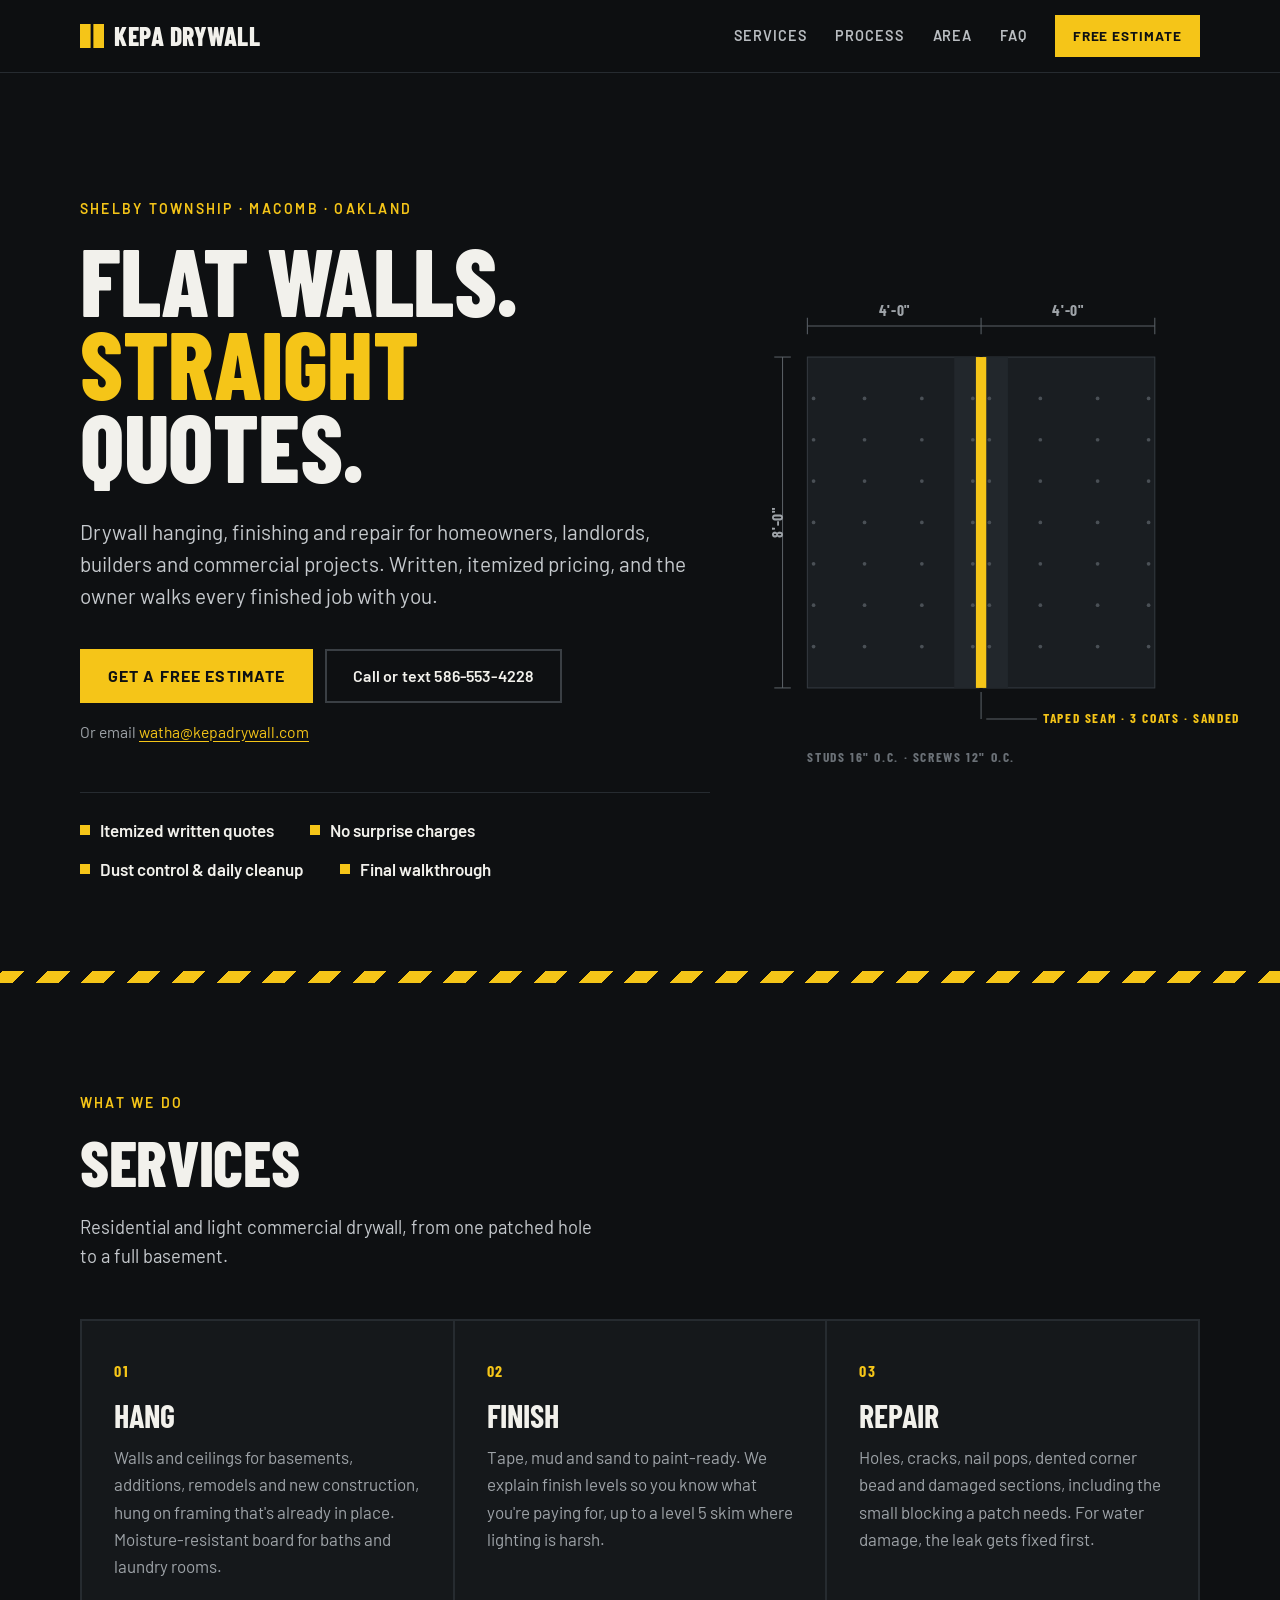
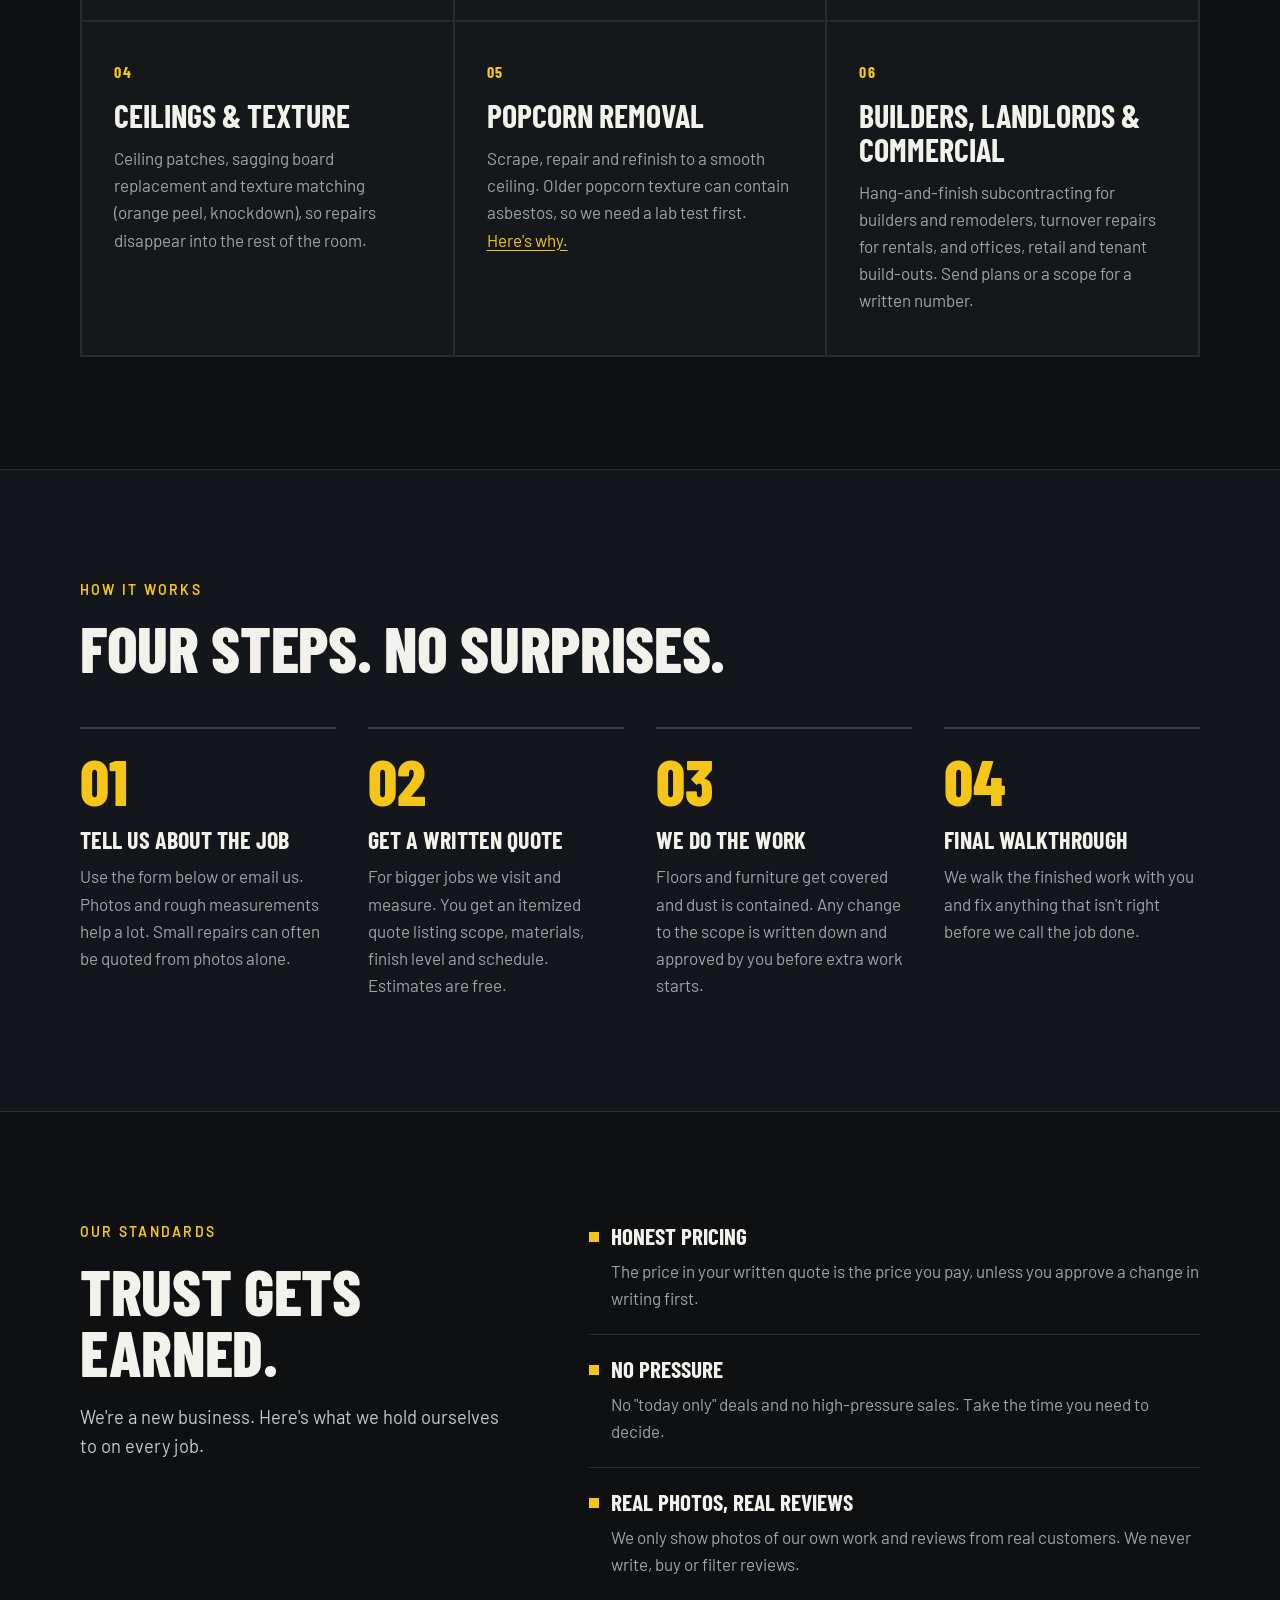
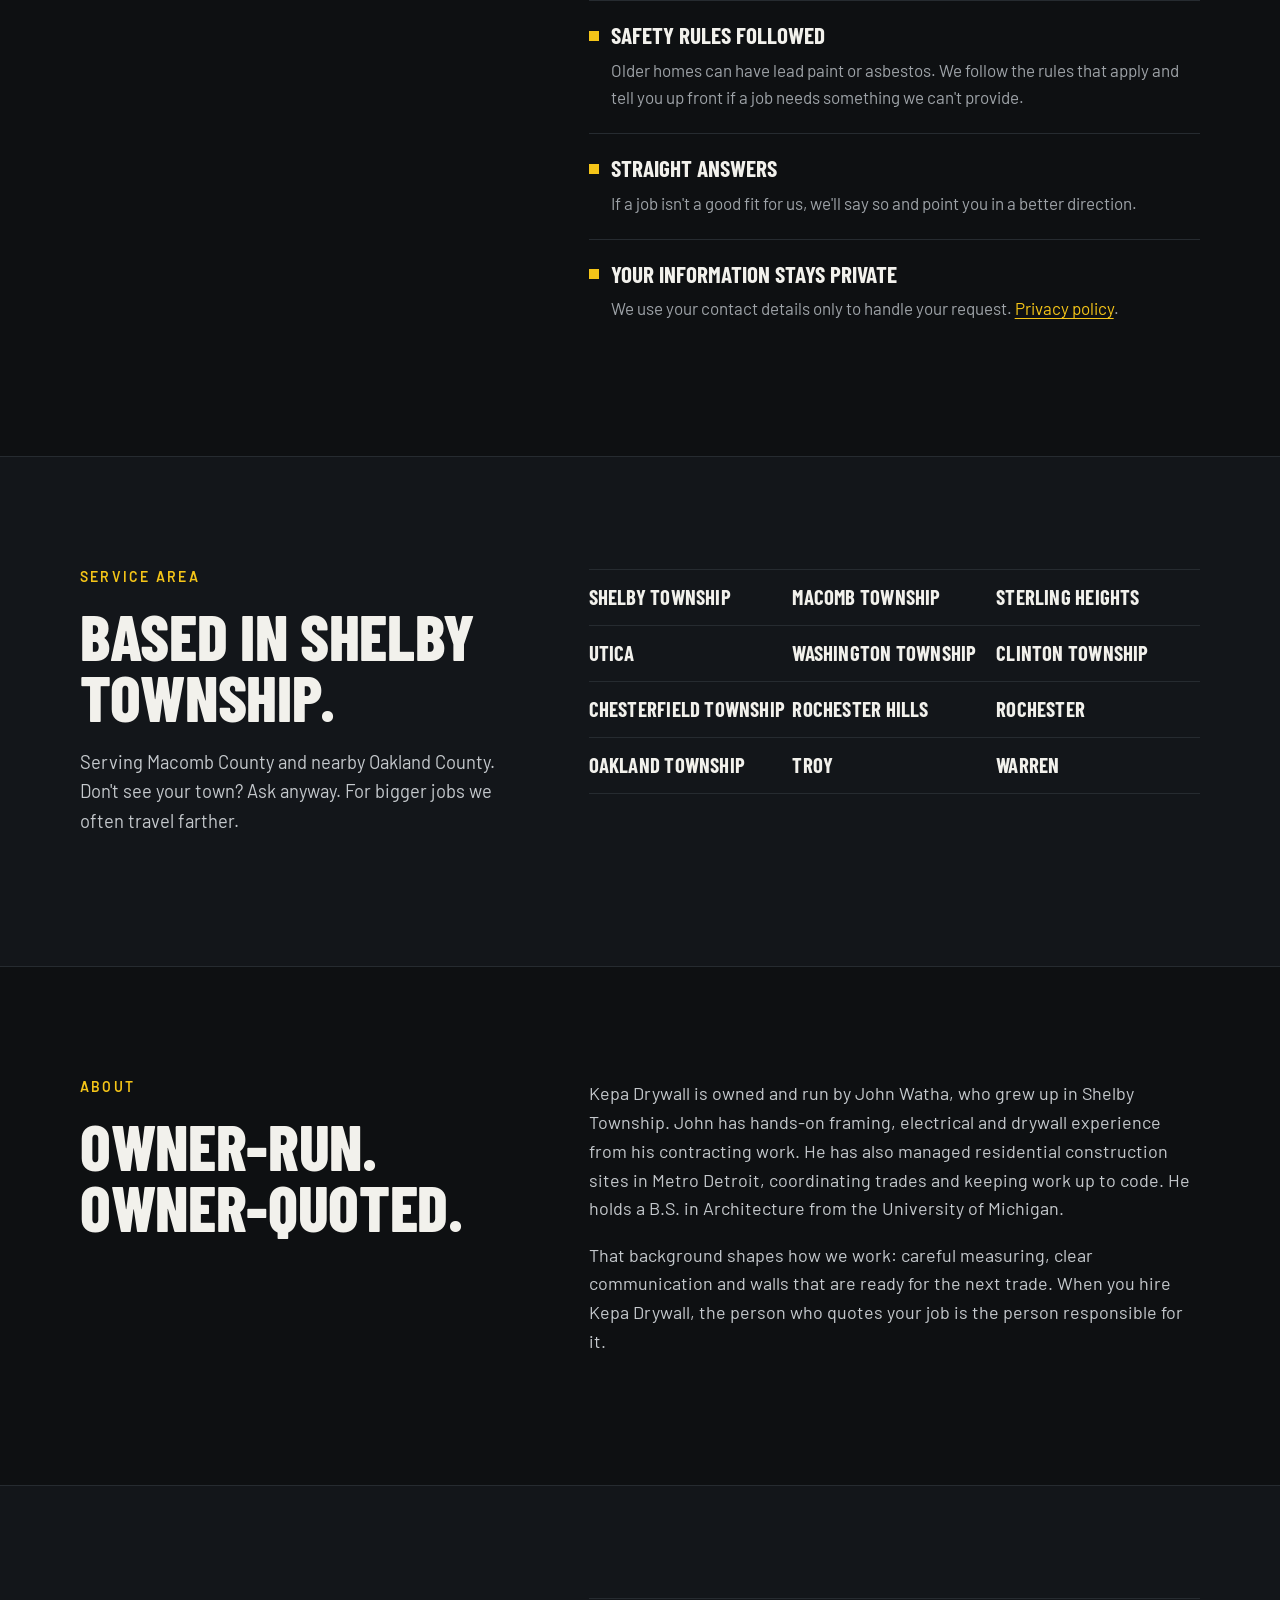
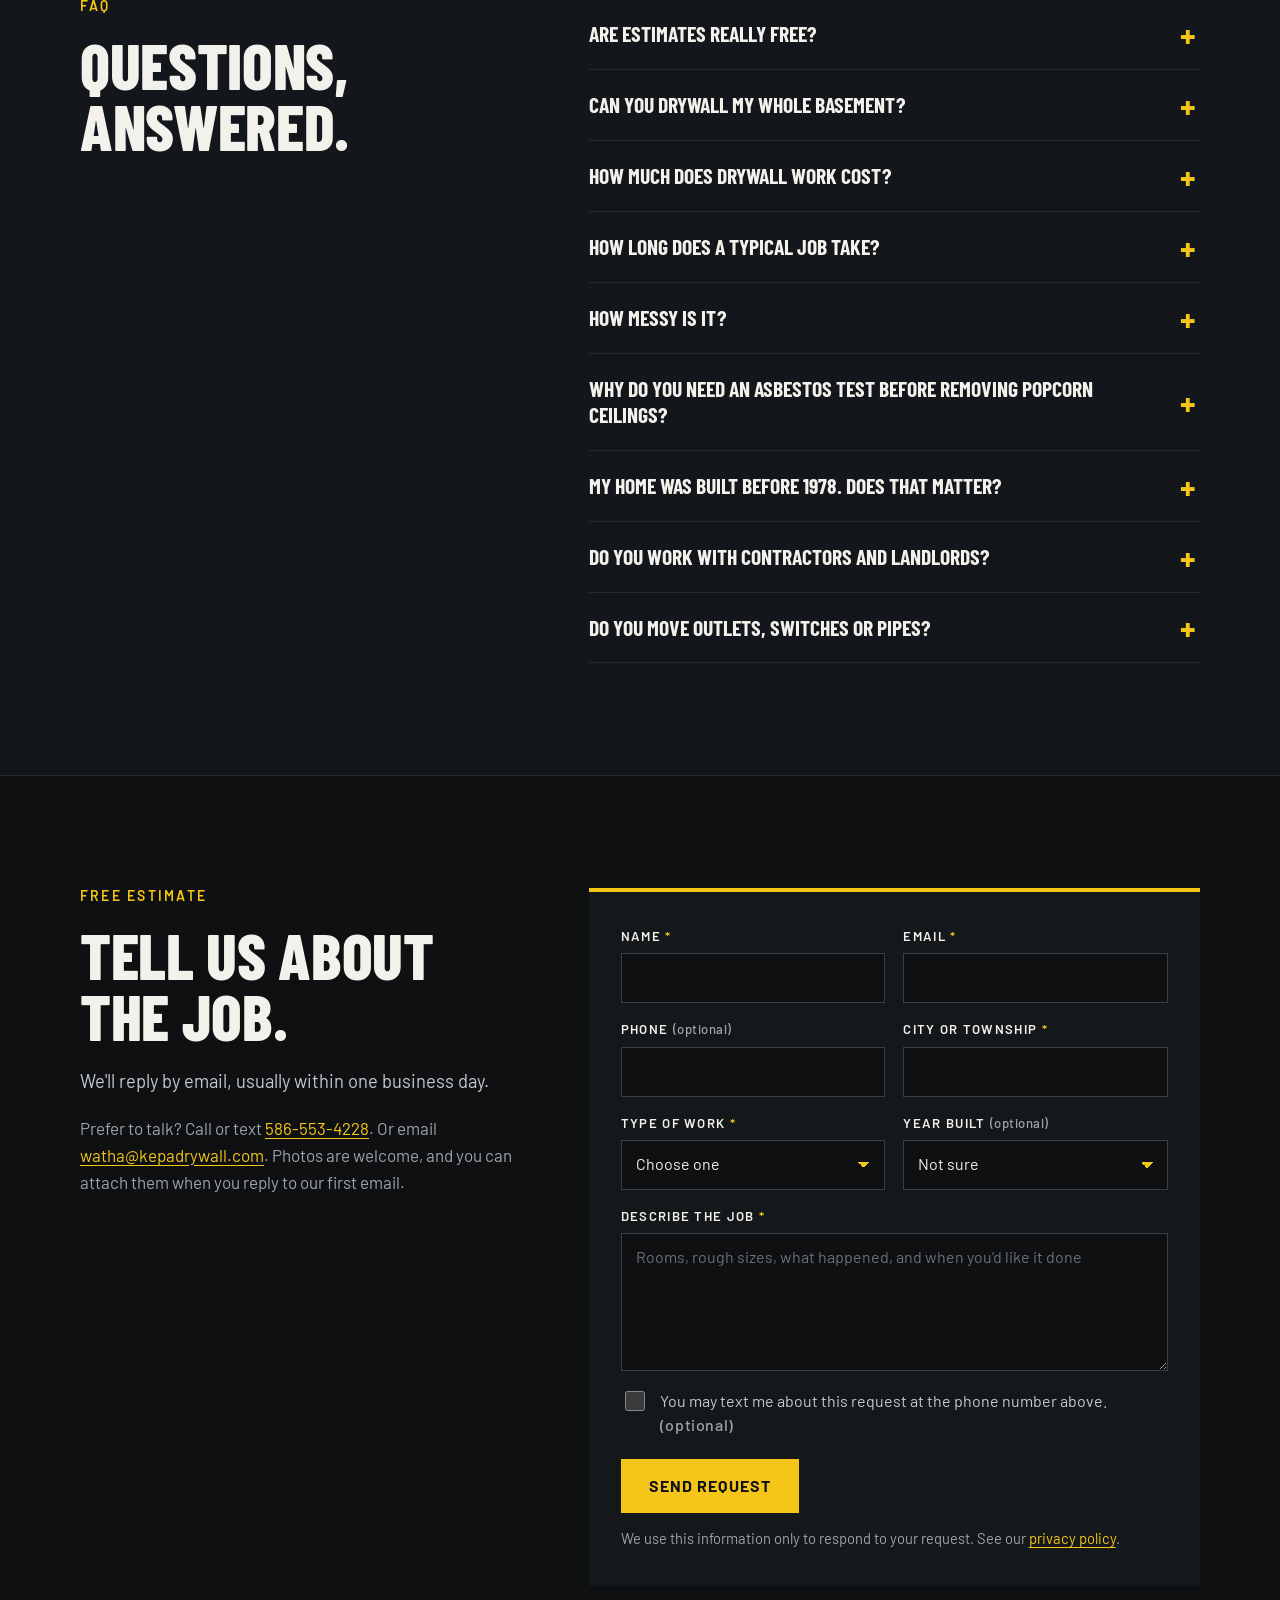
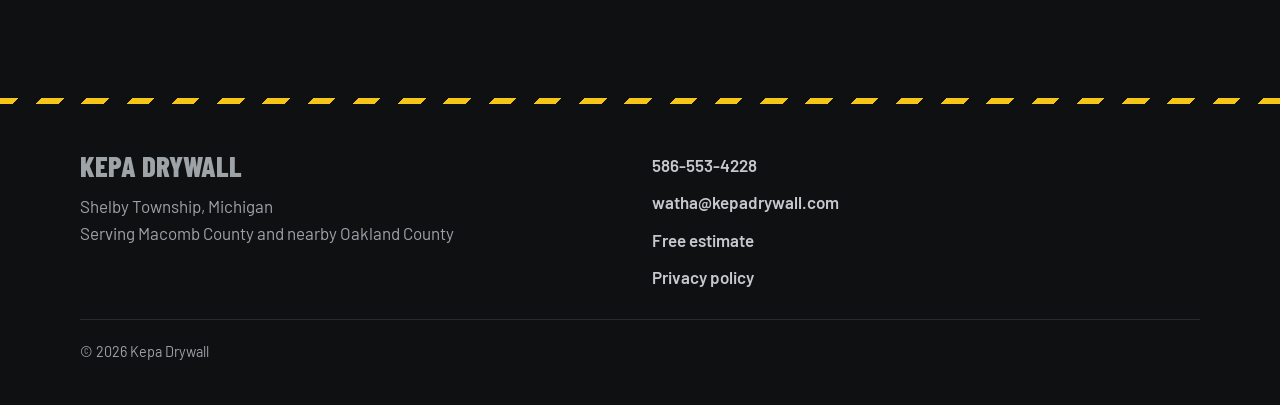
==== commit 0d231ec2: "Give asbestos its own FAQ answer and open FAQ answers from links The popcorn tile's "Here's why" lin" ====
--- a/index.html
+++ b/index.html
@@ -199,7 +199,7 @@
         <article class="tile">
           <span class="num">05</span>
           <h3>Popcorn removal</h3>
-          <p>Scrape, repair and refinish to a smooth ceiling. Older popcorn texture can contain asbestos, so we need a lab test first. <a href="#faq-older-homes">Here's why.</a></p>
+          <p>Scrape, repair and refinish to a smooth ceiling. Older popcorn texture can contain asbestos, so we need a lab test first. <a href="#faq-asbestos">Here's why.</a></p>
         </article>
         <article class="tile">
           <span class="num">06</span>
@@ -323,10 +323,14 @@
             <summary>How messy is it?</summary>
             <p>Sanding makes fine dust, so we cover floors and furniture, seal off the work area with plastic where needed, and clean up at the end of every day.</p>
           </details>
-          <details id="faq-older-homes">
-            <summary>My home is older. Is there anything I should know?</summary>
-            <p><strong>Lead paint:</strong> If your home was built before 1978, its paint may contain lead. Federal rules require an EPA lead-safe certified firm for jobs that disturb more than about 6 square feet of painted surface per room. Tell us the year your home was built and we'll tell you up front how that affects your job.</p>
-            <p><strong>Asbestos:</strong> Popcorn ceilings and some older textures and joint compounds (especially from before the mid-1980s) can contain asbestos. Before we cut into or sand old texture, it needs a lab test by an accredited inspector. If the result is positive, removal has to be done by a licensed abatement contractor. Please don't scrape or sand it yourself first.</p>
+          <details id="faq-asbestos">
+            <summary>Why do you need an asbestos test before removing popcorn ceilings?</summary>
+            <p>Popcorn ceilings and some older wall textures and joint compounds, especially from before the mid-1980s, can contain asbestos. You can't tell by looking, and scraping or sanding it can release fibers that are dangerous to breathe.</p>
+            <p>So before we remove or sand old texture, an accredited asbestos inspector takes a small sample for a lab test. Results usually take a few days. If the result is negative, we do the removal. If it's positive, removal has to be done by a licensed asbestos abatement contractor, and then we can handle the new drywall and finishing. Please don't scrape or sand it yourself before it's tested.</p>
+          </details>
+          <details id="faq-lead">
+            <summary>My home was built before 1978. Does that matter?</summary>
+            <p>Homes built before 1978 may have lead paint. Federal rules require an EPA lead-safe certified firm for jobs that disturb more than about 6 square feet of painted surface per room. Tell us the year your home was built and we'll tell you up front how that affects your job.</p>
           </details>
           <details>
             <summary>Do you work with contractors and landlords?</summary>
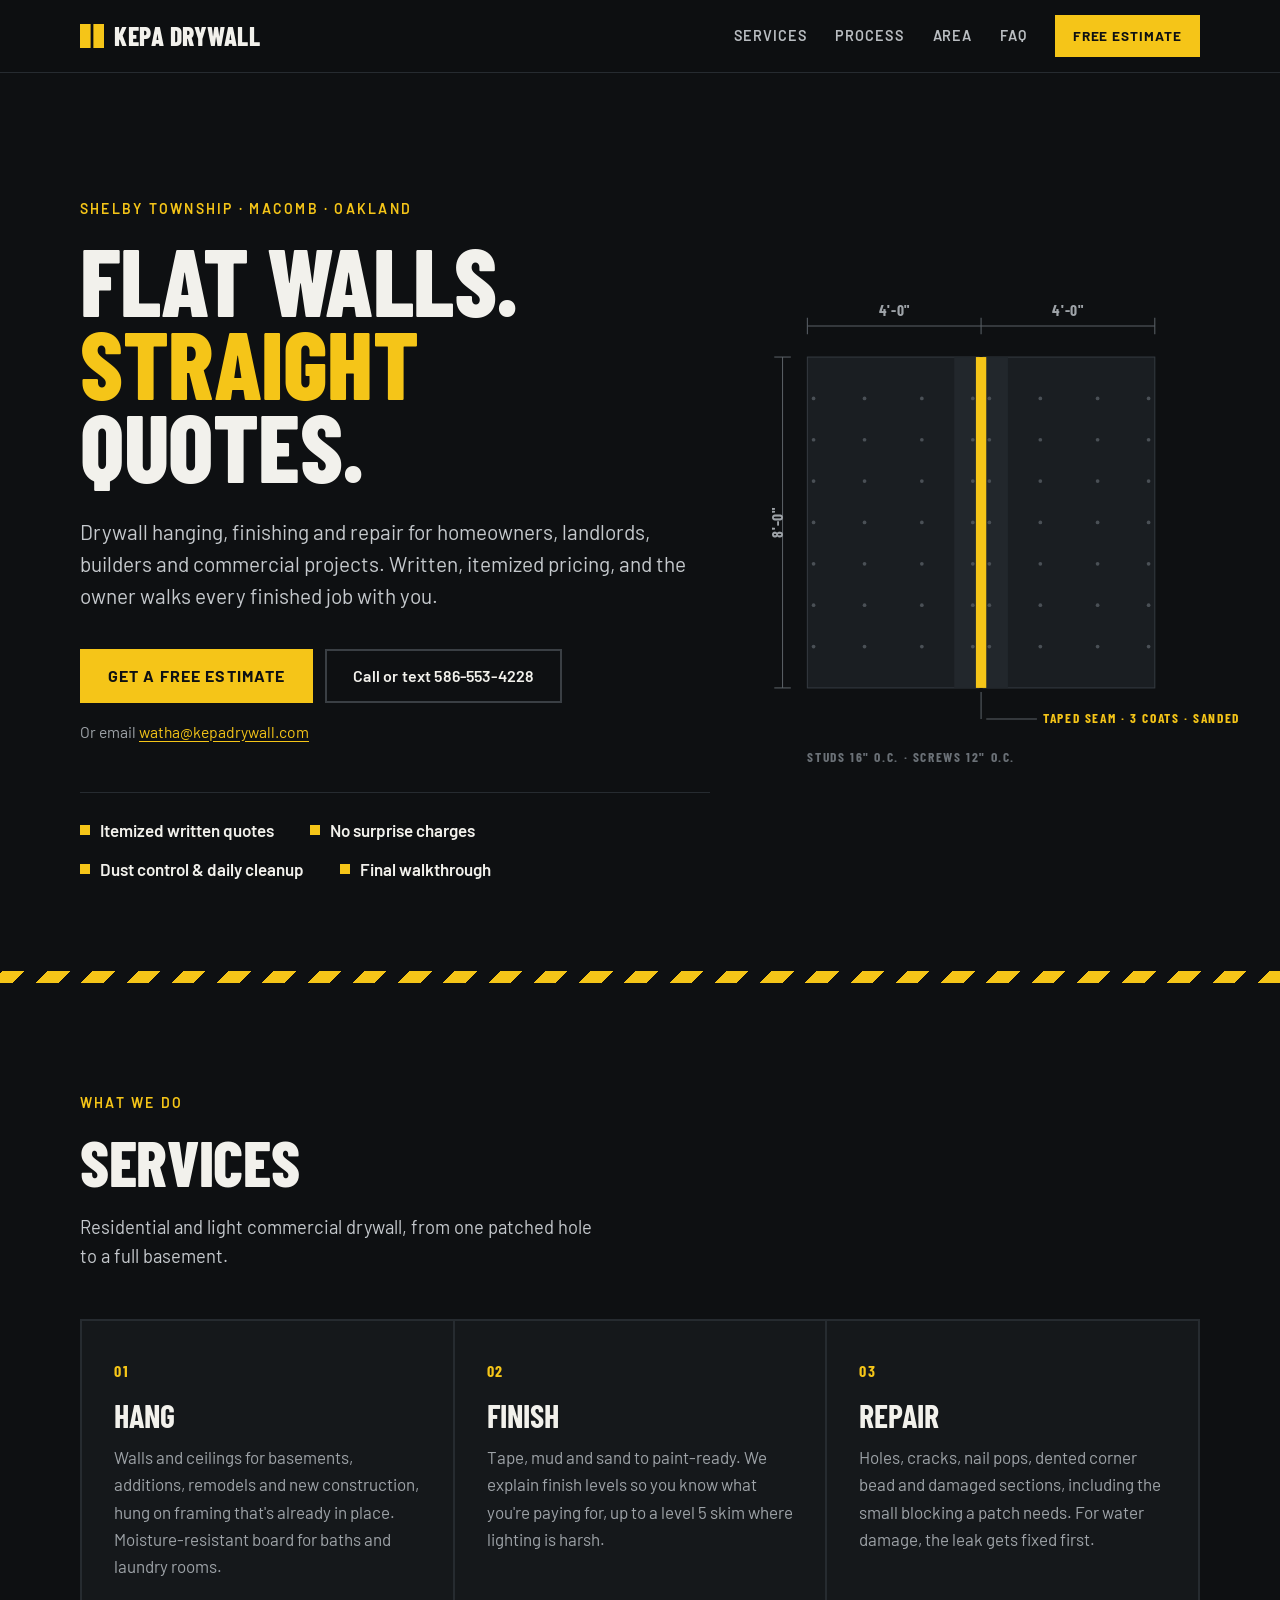
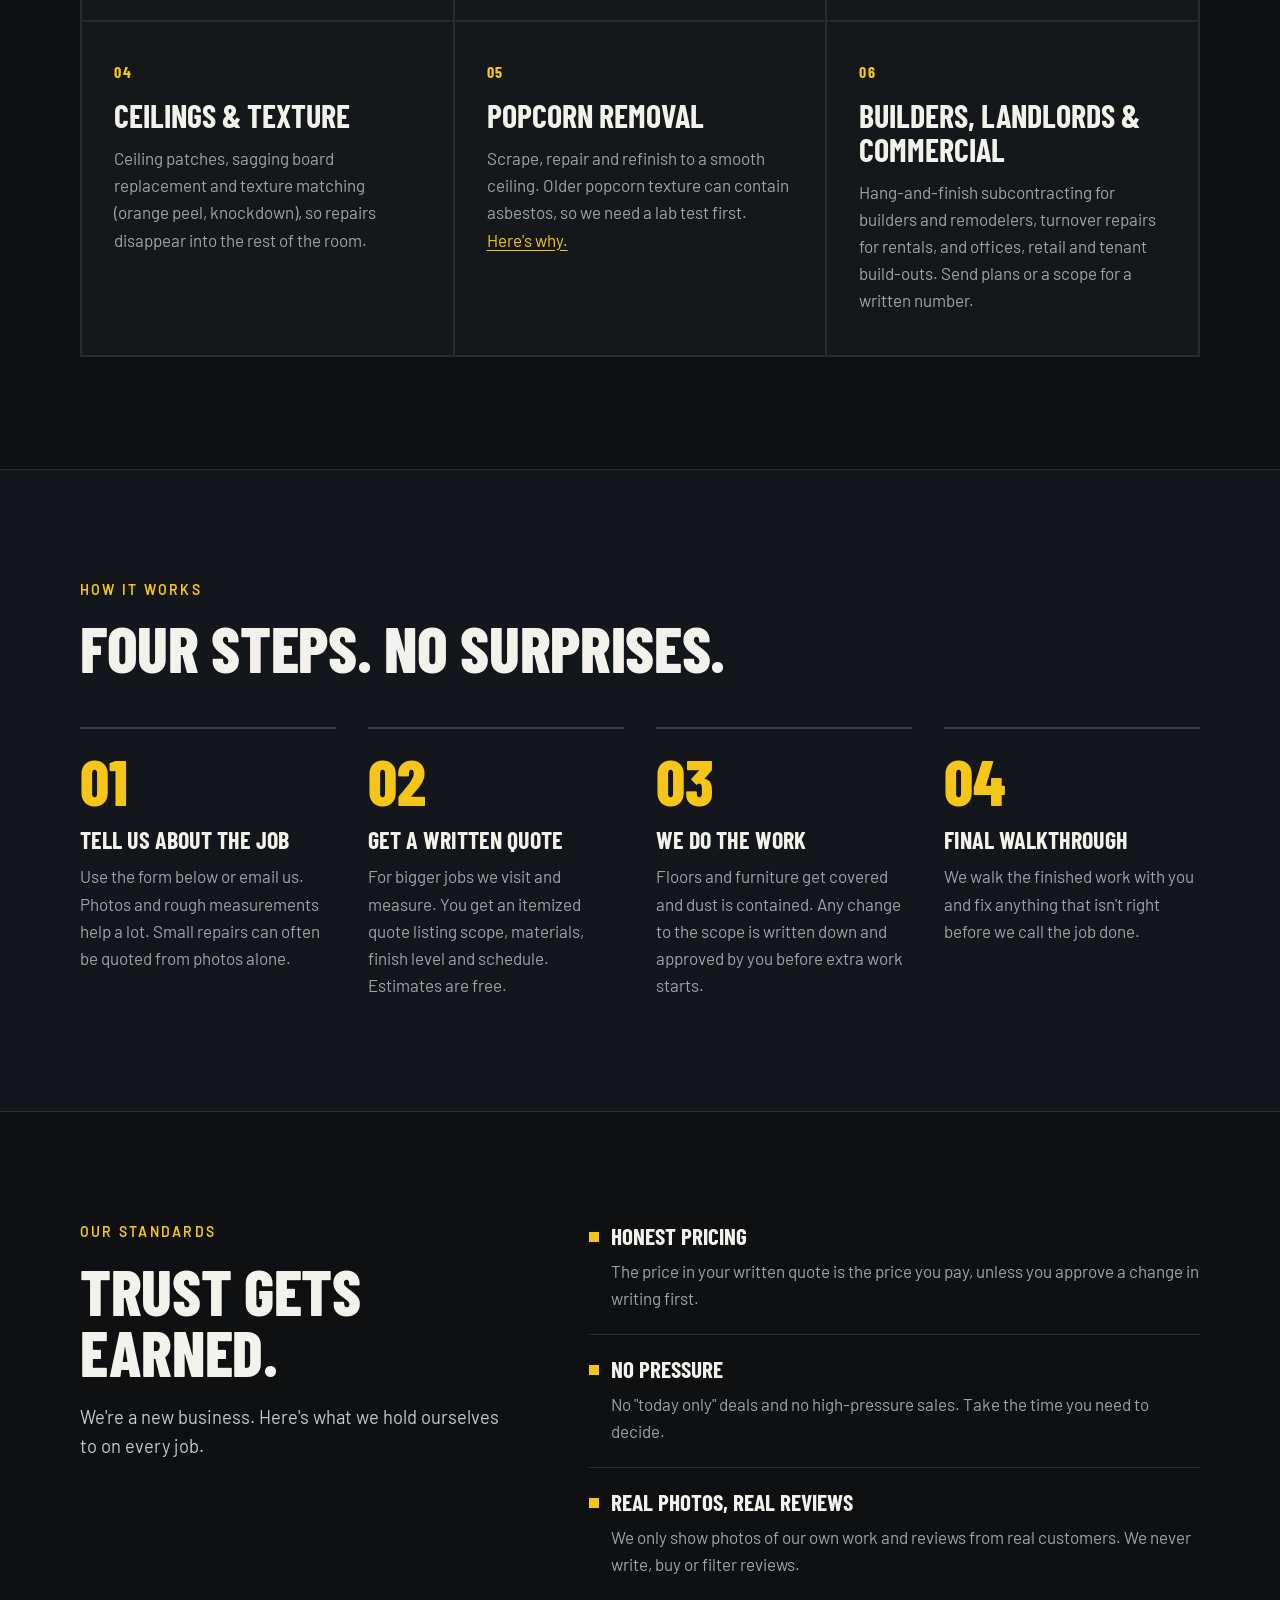
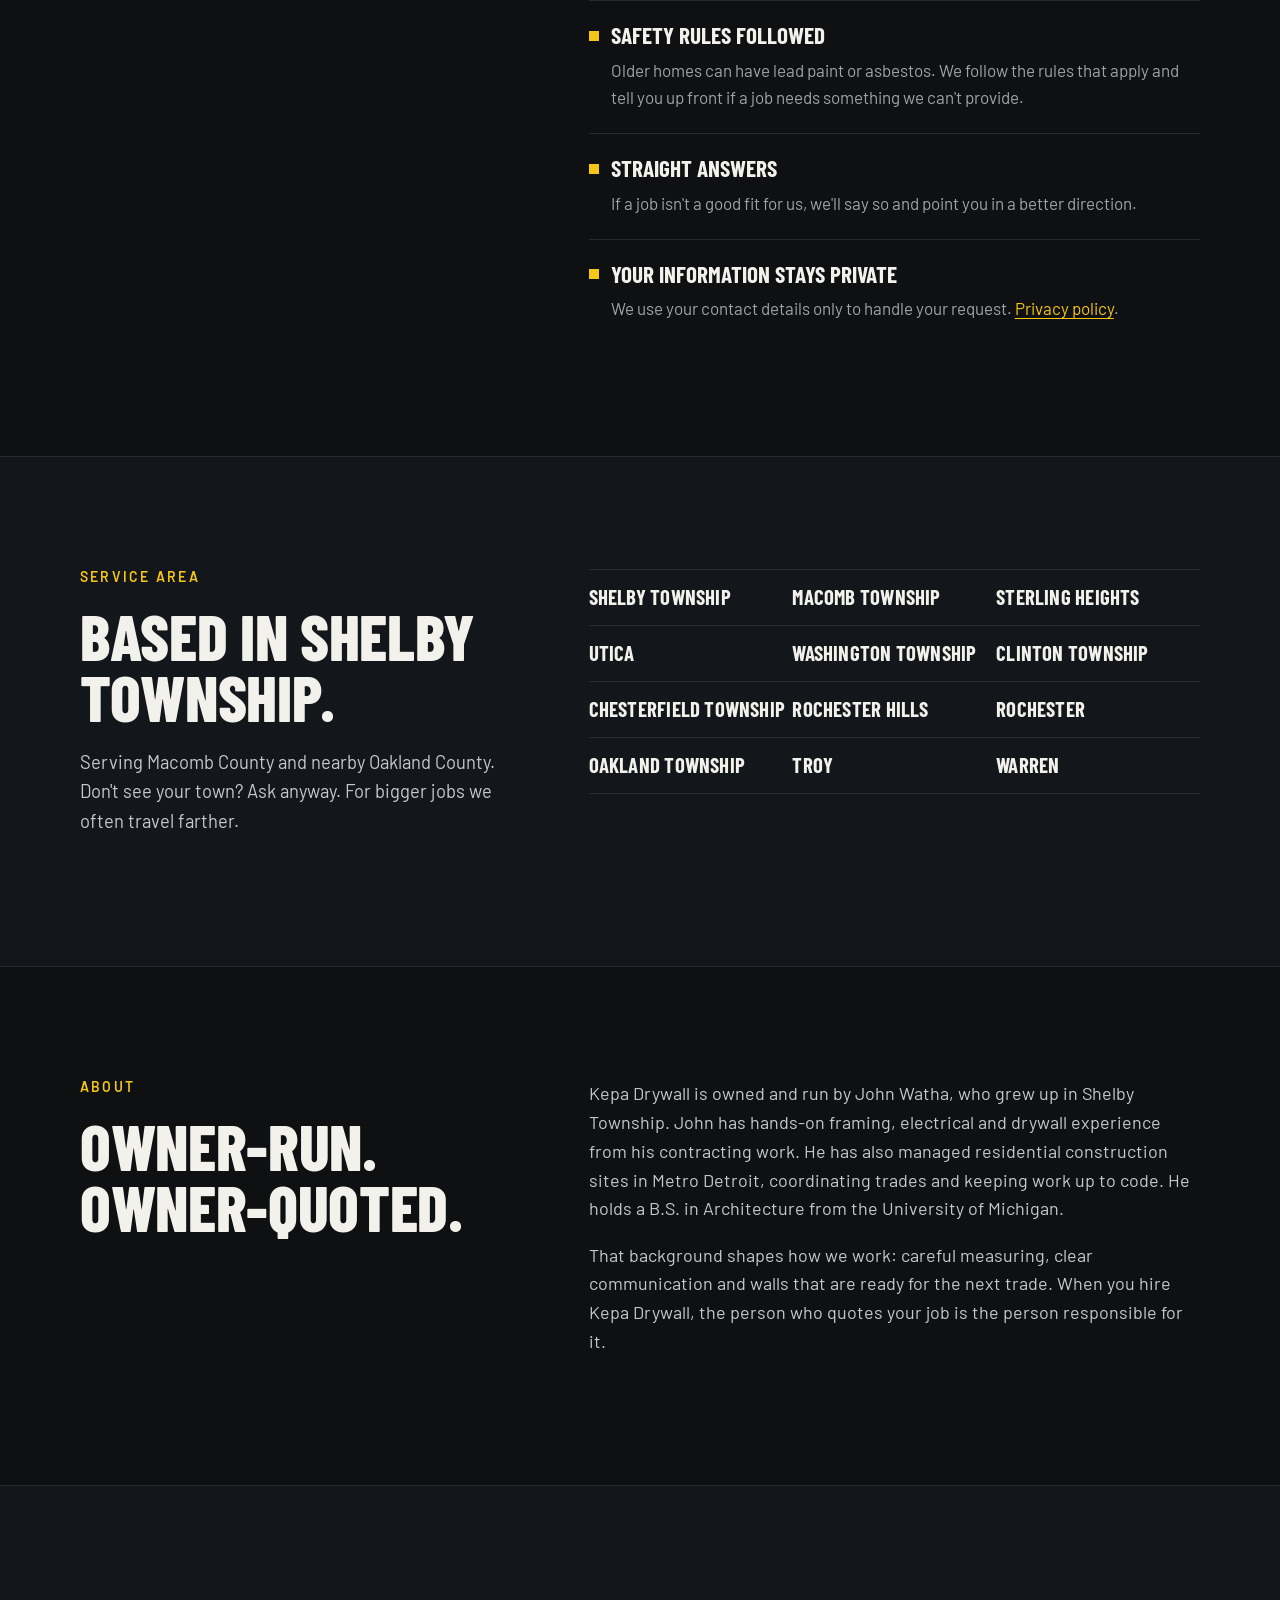
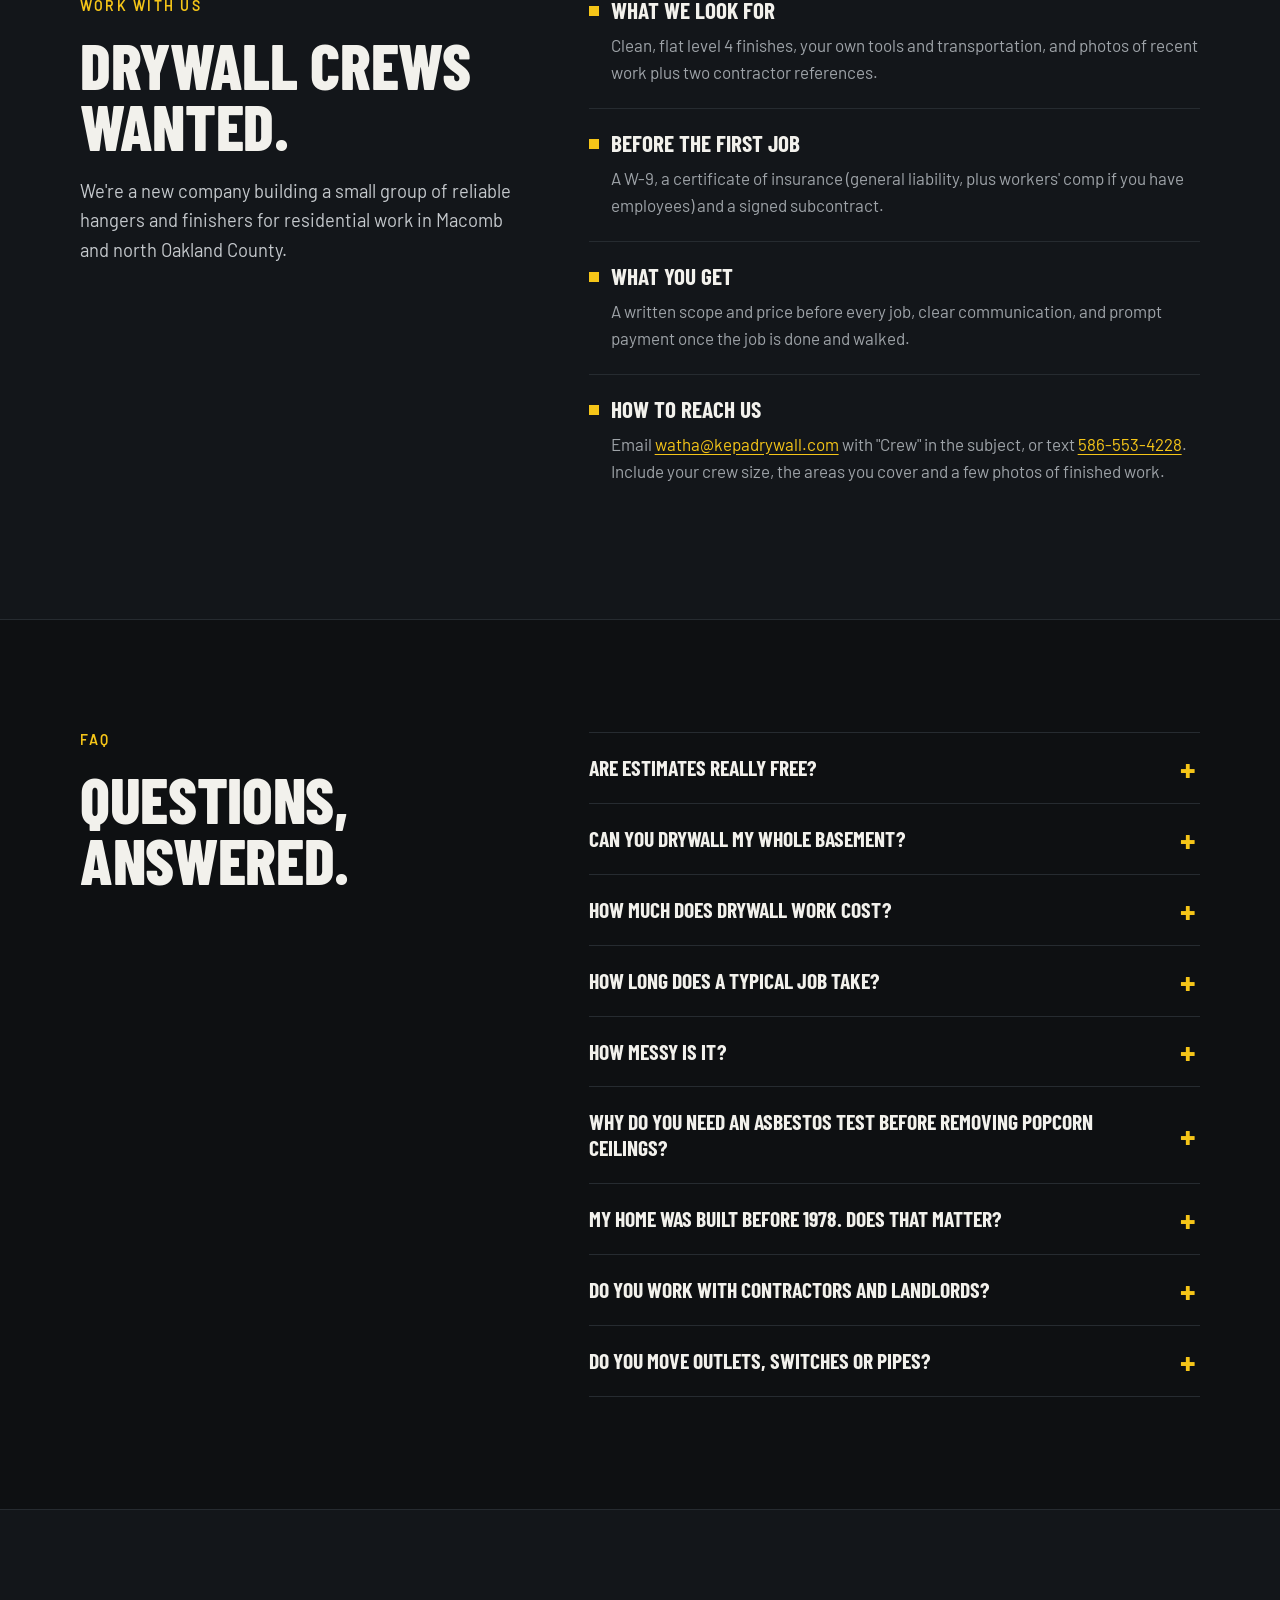
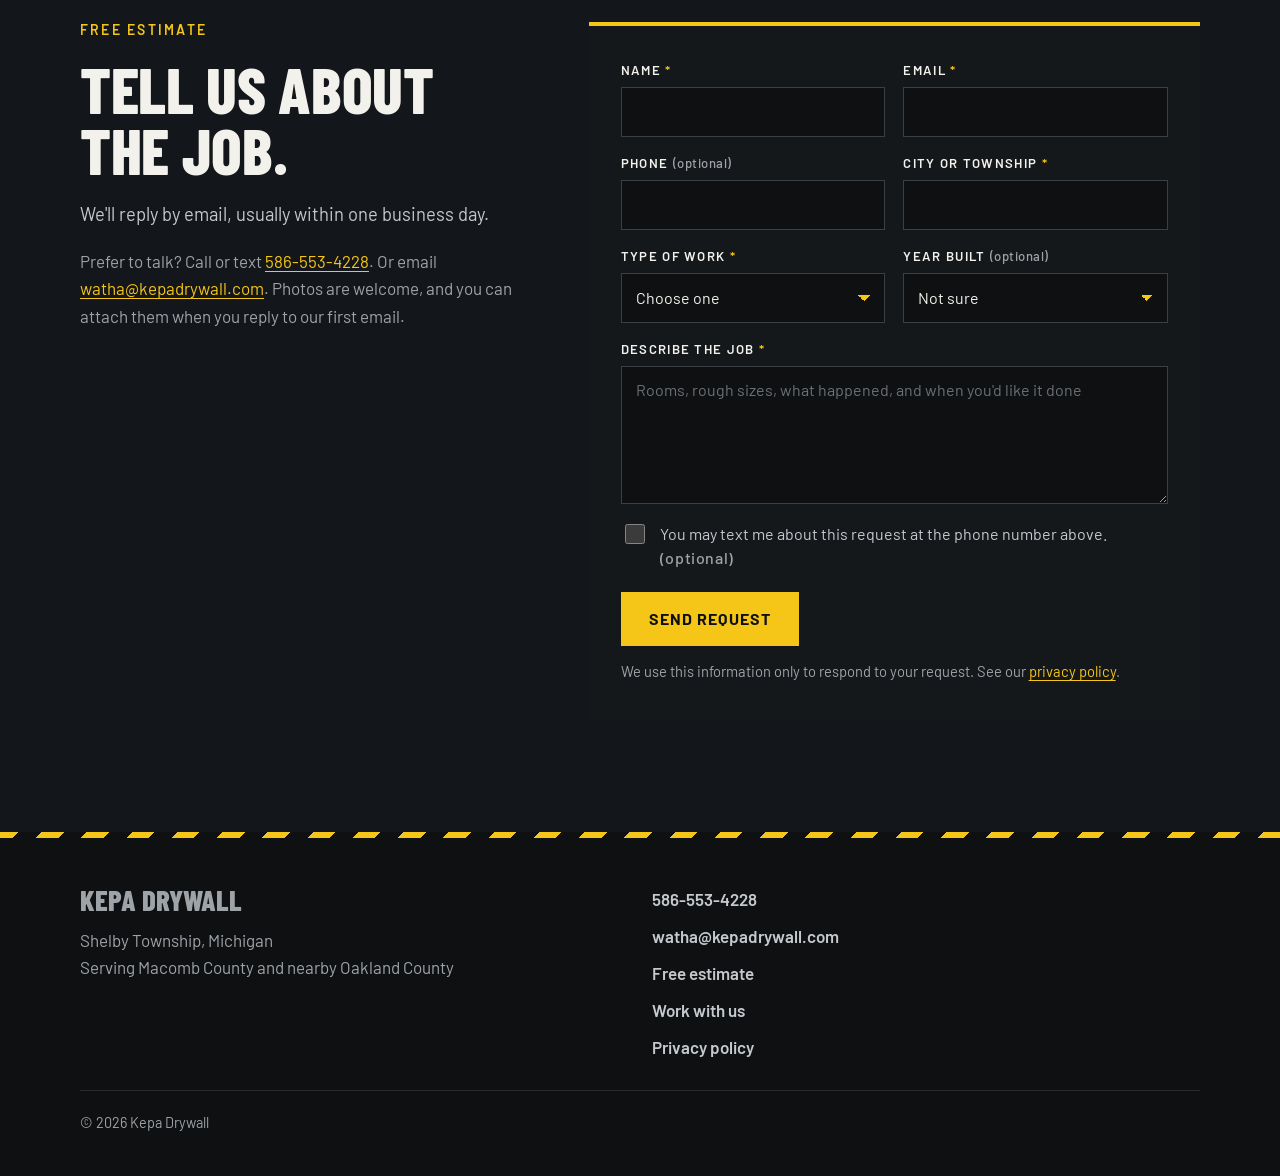
==== commit 9555f39f: "Add Work with us section for drywall crews Co-Authored-By: Claude Opus 5.5 <noreply@anthropic.com>" ====
--- a/index.html
+++ b/index.html
@@ -296,7 +296,23 @@
       </div>
     </section>
 
-    <section class="section section-alt" id="faq" aria-labelledby="faq-title">
+    <section class="section section-alt" id="crews" aria-labelledby="crews-title">
+      <div class="wrap split">
+        <div class="section-head">
+          <p class="kicker">Work with us</p>
+          <h2 id="crews-title">Drywall crews wanted.</h2>
+          <p class="section-intro">We're a new company building a small group of reliable hangers and finishers for residential work in Macomb and north Oakland County.</p>
+        </div>
+        <ul class="standards">
+          <li><h3>What we look for</h3><p>Clean, flat level 4 finishes, your own tools and transportation, and photos of recent work plus two contractor references.</p></li>
+          <li><h3>Before the first job</h3><p>A W-9, a certificate of insurance (general liability, plus workers' comp if you have employees) and a signed subcontract.</p></li>
+          <li><h3>What you get</h3><p>A written scope and price before every job, clear communication, and prompt payment once the job is done and walked.</p></li>
+          <li><h3>How to reach us</h3><p>Email <a href="mailto:watha@kepadrywall.com?subject=Crew">watha@kepadrywall.com</a> with "Crew" in the subject, or text <a href="sms:+15865534228">586-553-4228</a>. Include your crew size, the areas you cover and a few photos of finished work.</p></li>
+        </ul>
+      </div>
+    </section>
+
+    <section class="section" id="faq" aria-labelledby="faq-title">
       <div class="wrap split">
         <div class="section-head">
           <p class="kicker">FAQ</p>
@@ -430,6 +446,7 @@
         <a href="tel:+15865534228">586-553-4228</a>
         <a href="mailto:watha@kepadrywall.com">watha@kepadrywall.com</a>
         <a href="#estimate">Free estimate</a>
+        <a href="#crews">Work with us</a>
         <a href="privacy.html">Privacy policy</a>
       </div>
     </div>
--- a/styles.css
+++ b/styles.css
@@ -159,7 +159,7 @@
 .faq details p { color: var(--body); margin: 0 0 18px; max-width: 64ch; }
 
 /* Estimate form */
-.estimate { background: var(--bg); }
+.estimate { background: var(--bg-alt); border-top: 1px solid var(--line); }
 .estimate-form { display: grid; gap: 18px; grid-template-columns: 1fr; background: var(--tile); border-top: 4px solid var(--yellow); padding: 28px 22px; }
 @media (min-width: 560px) { .estimate-form { grid-template-columns: 1fr 1fr; padding: 36px 32px; } .field-full { grid-column: 1 / -1; } }
 .field { display: grid; gap: 8px; align-content: start; }
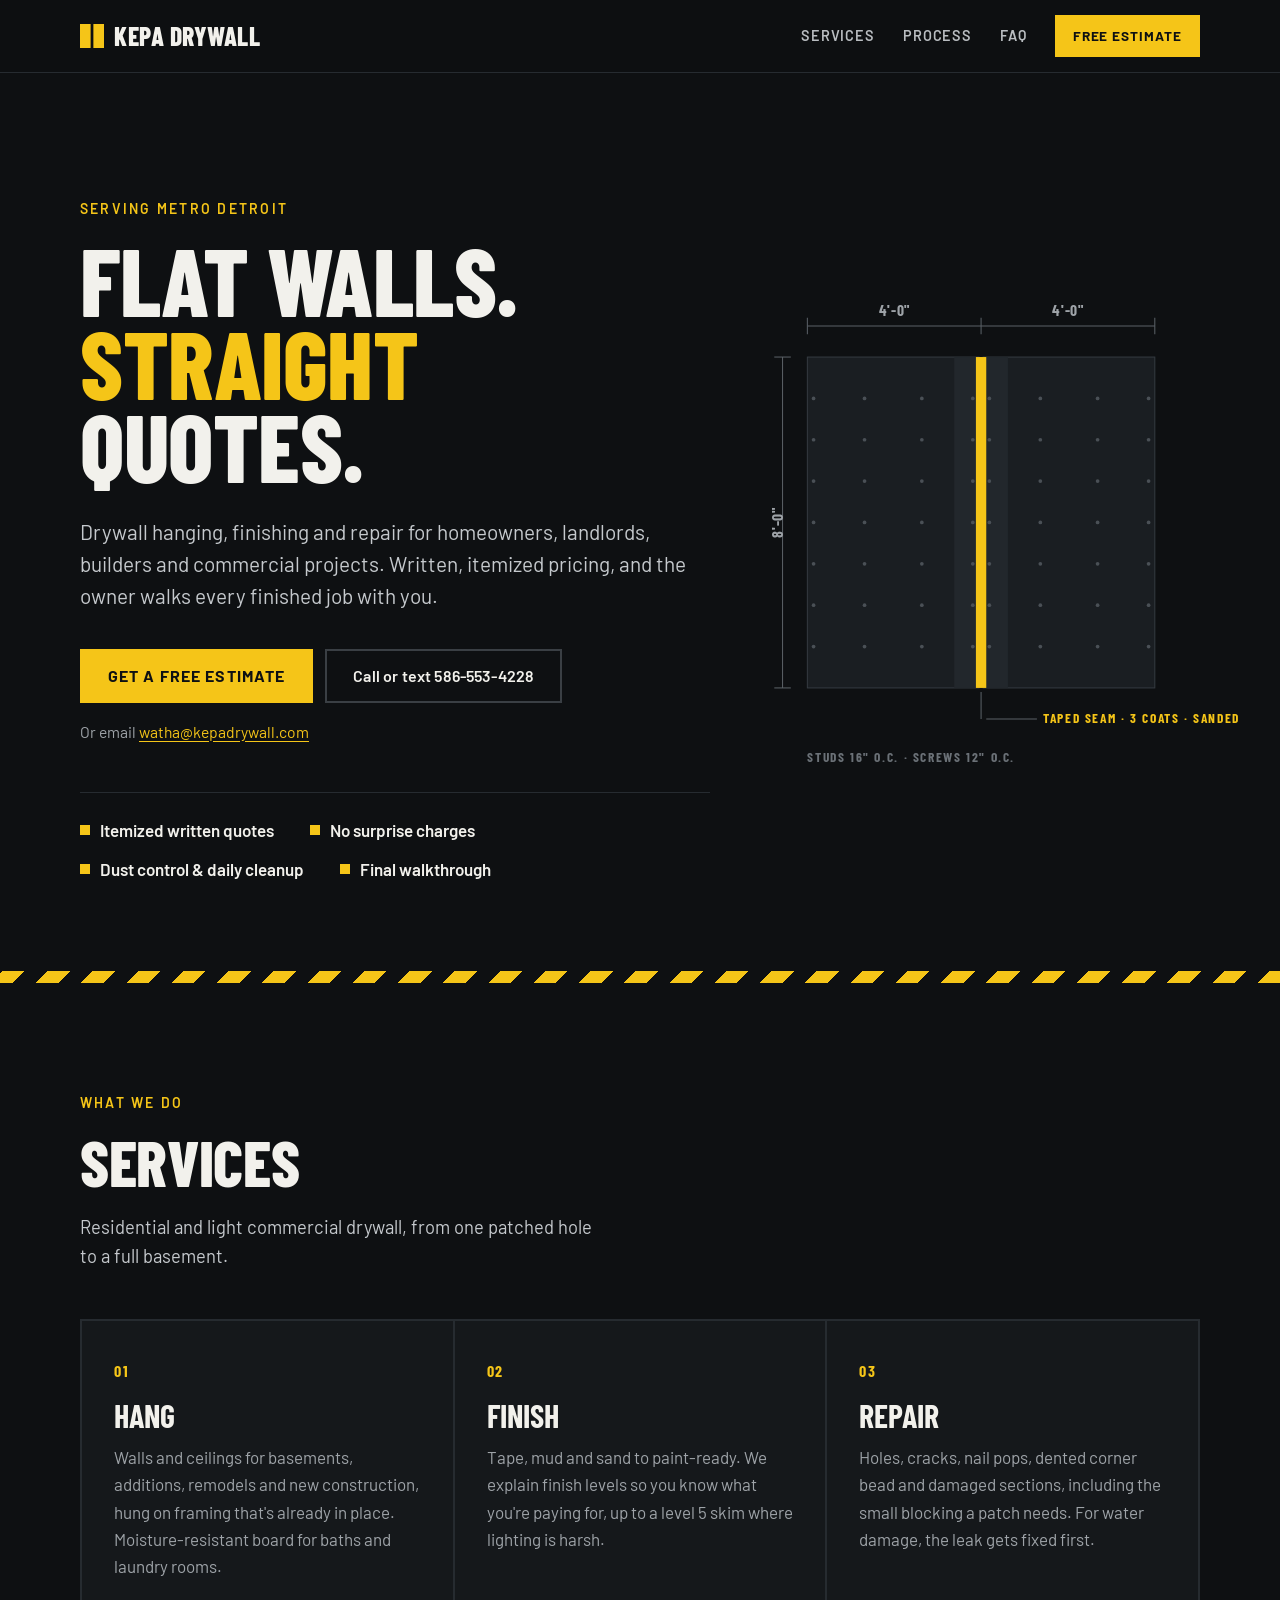
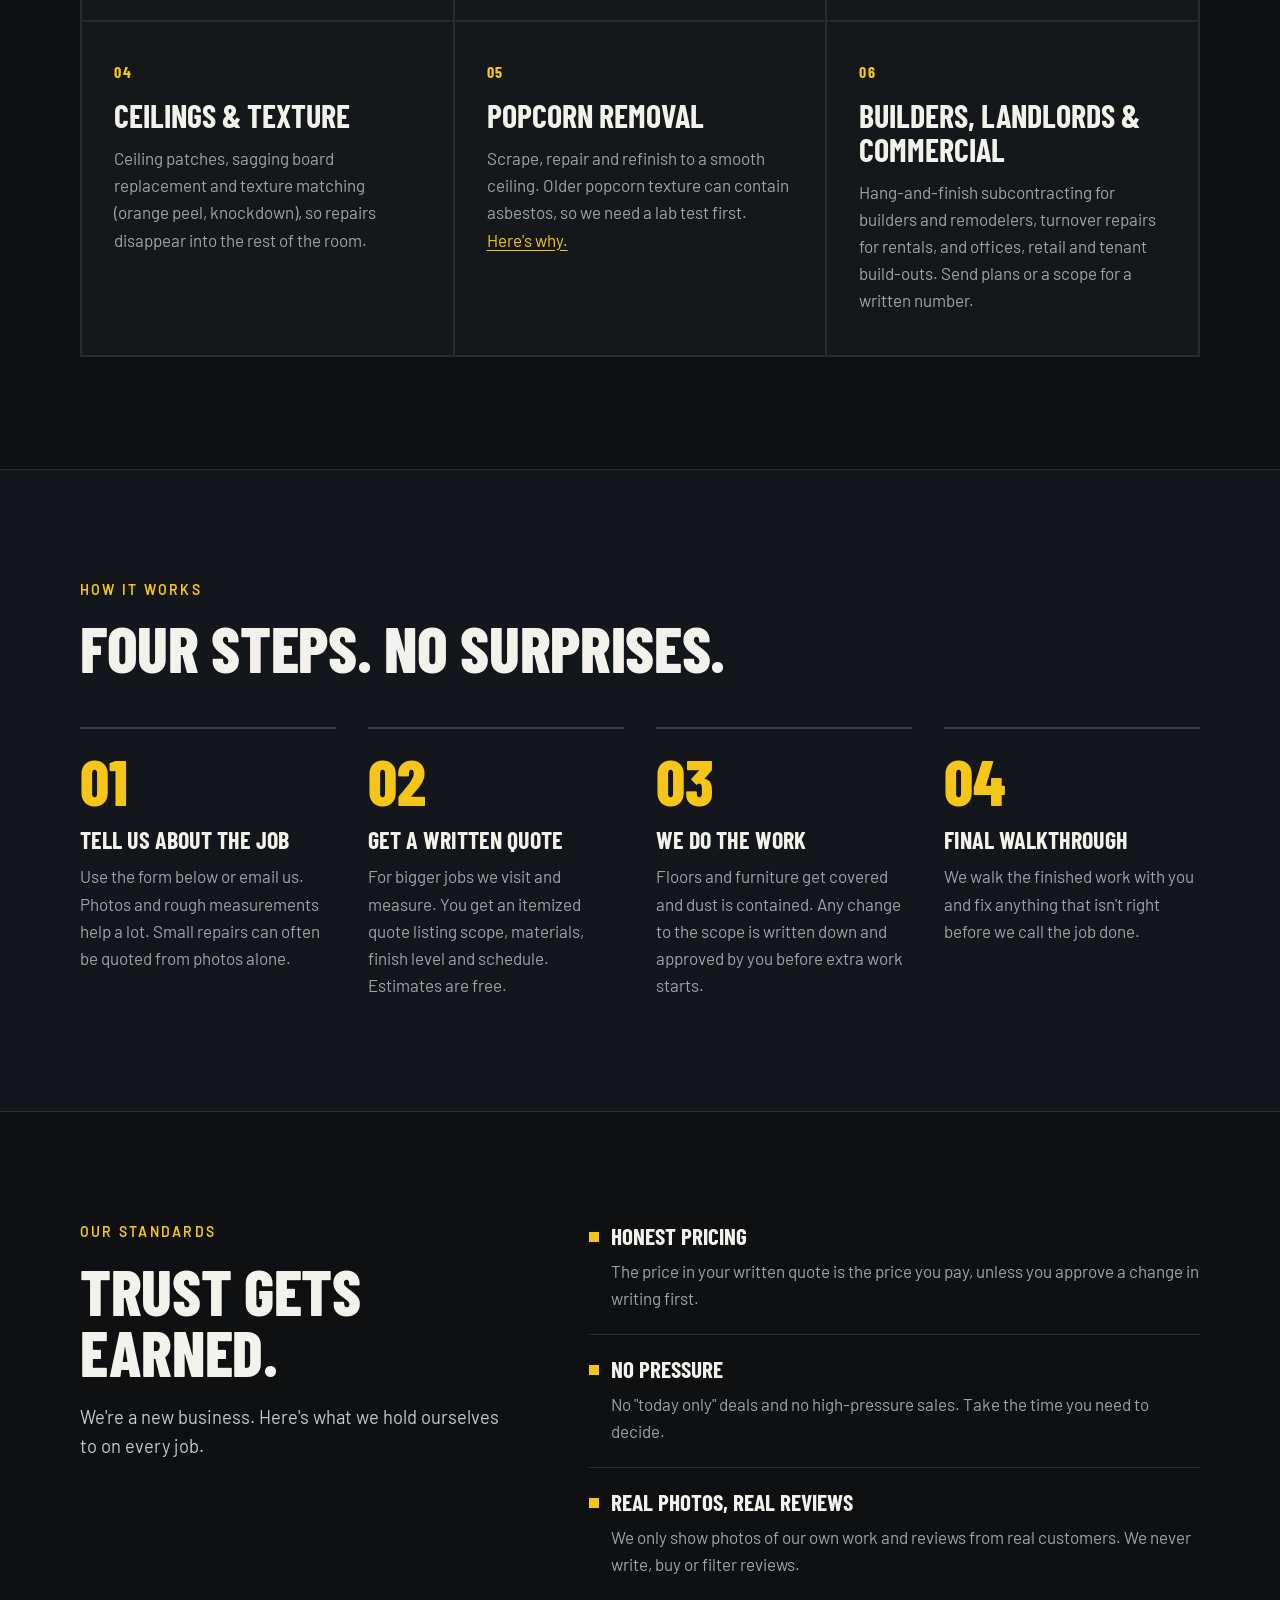
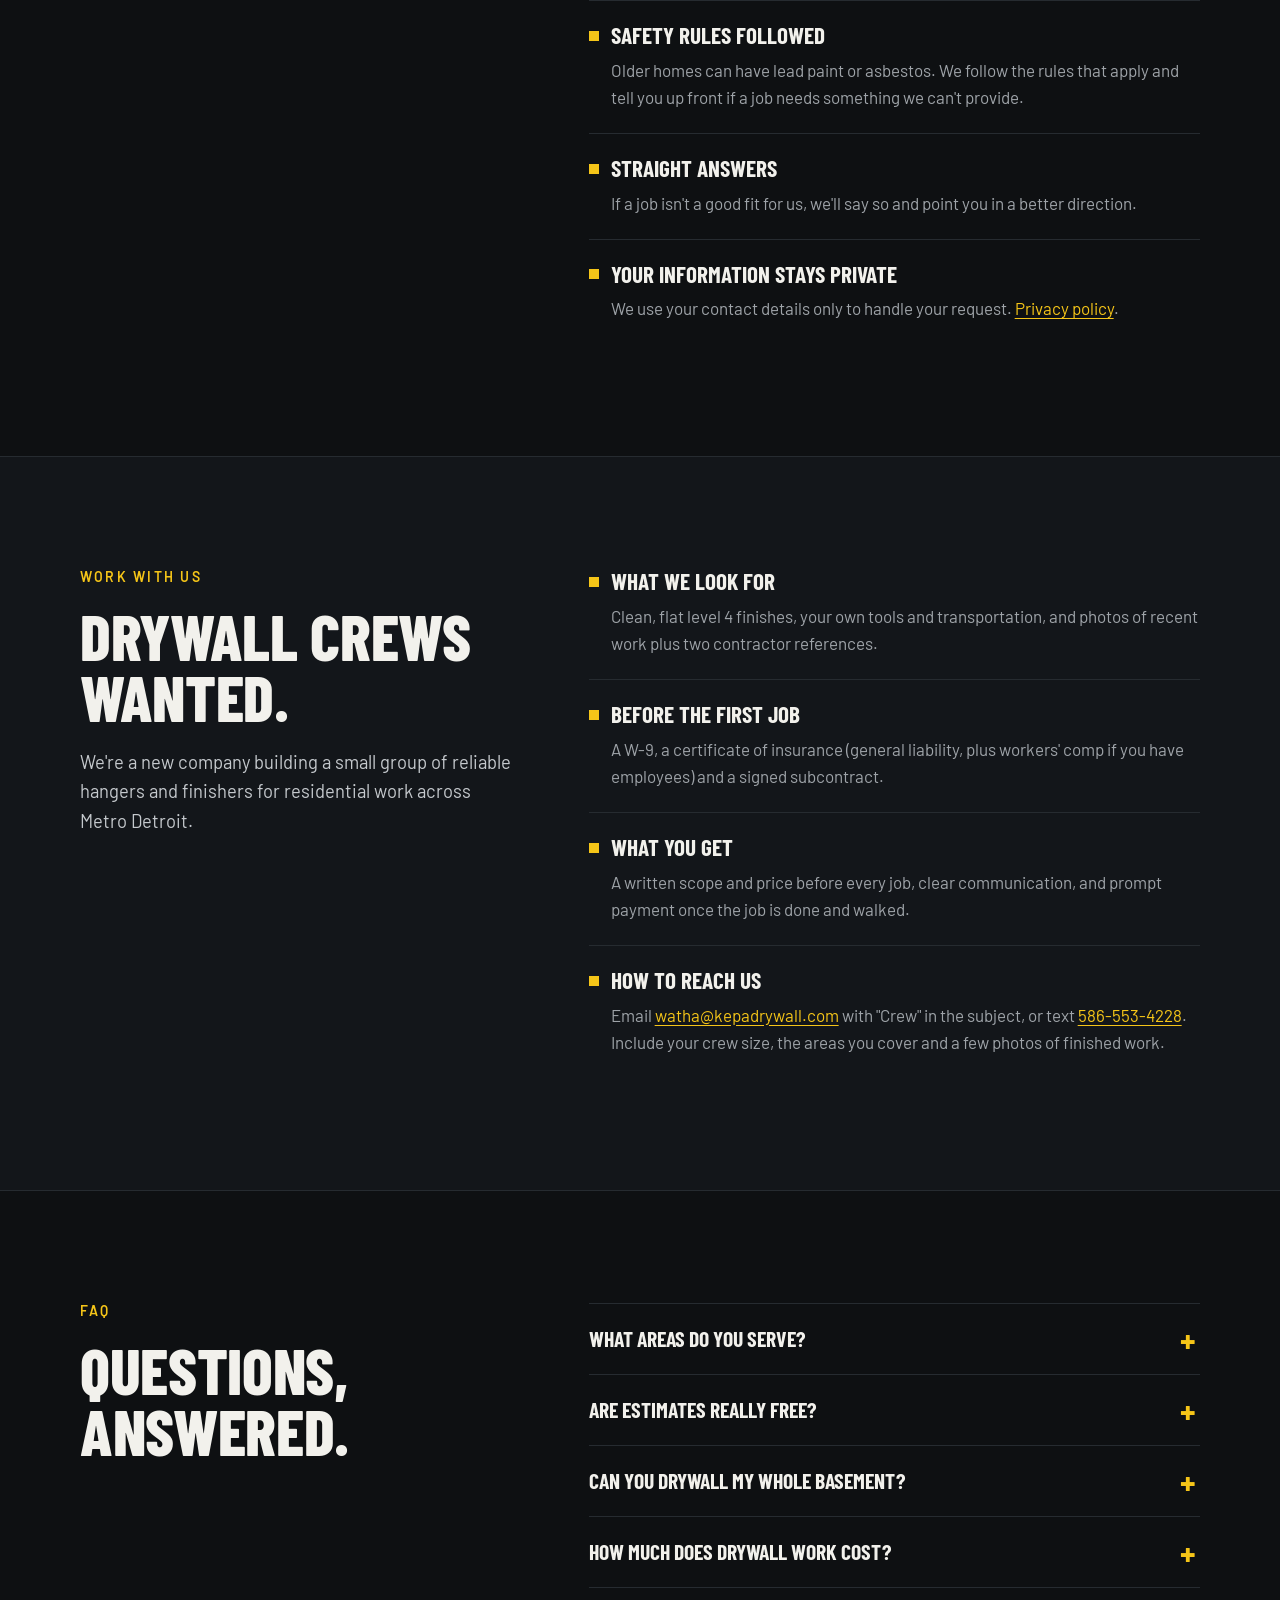
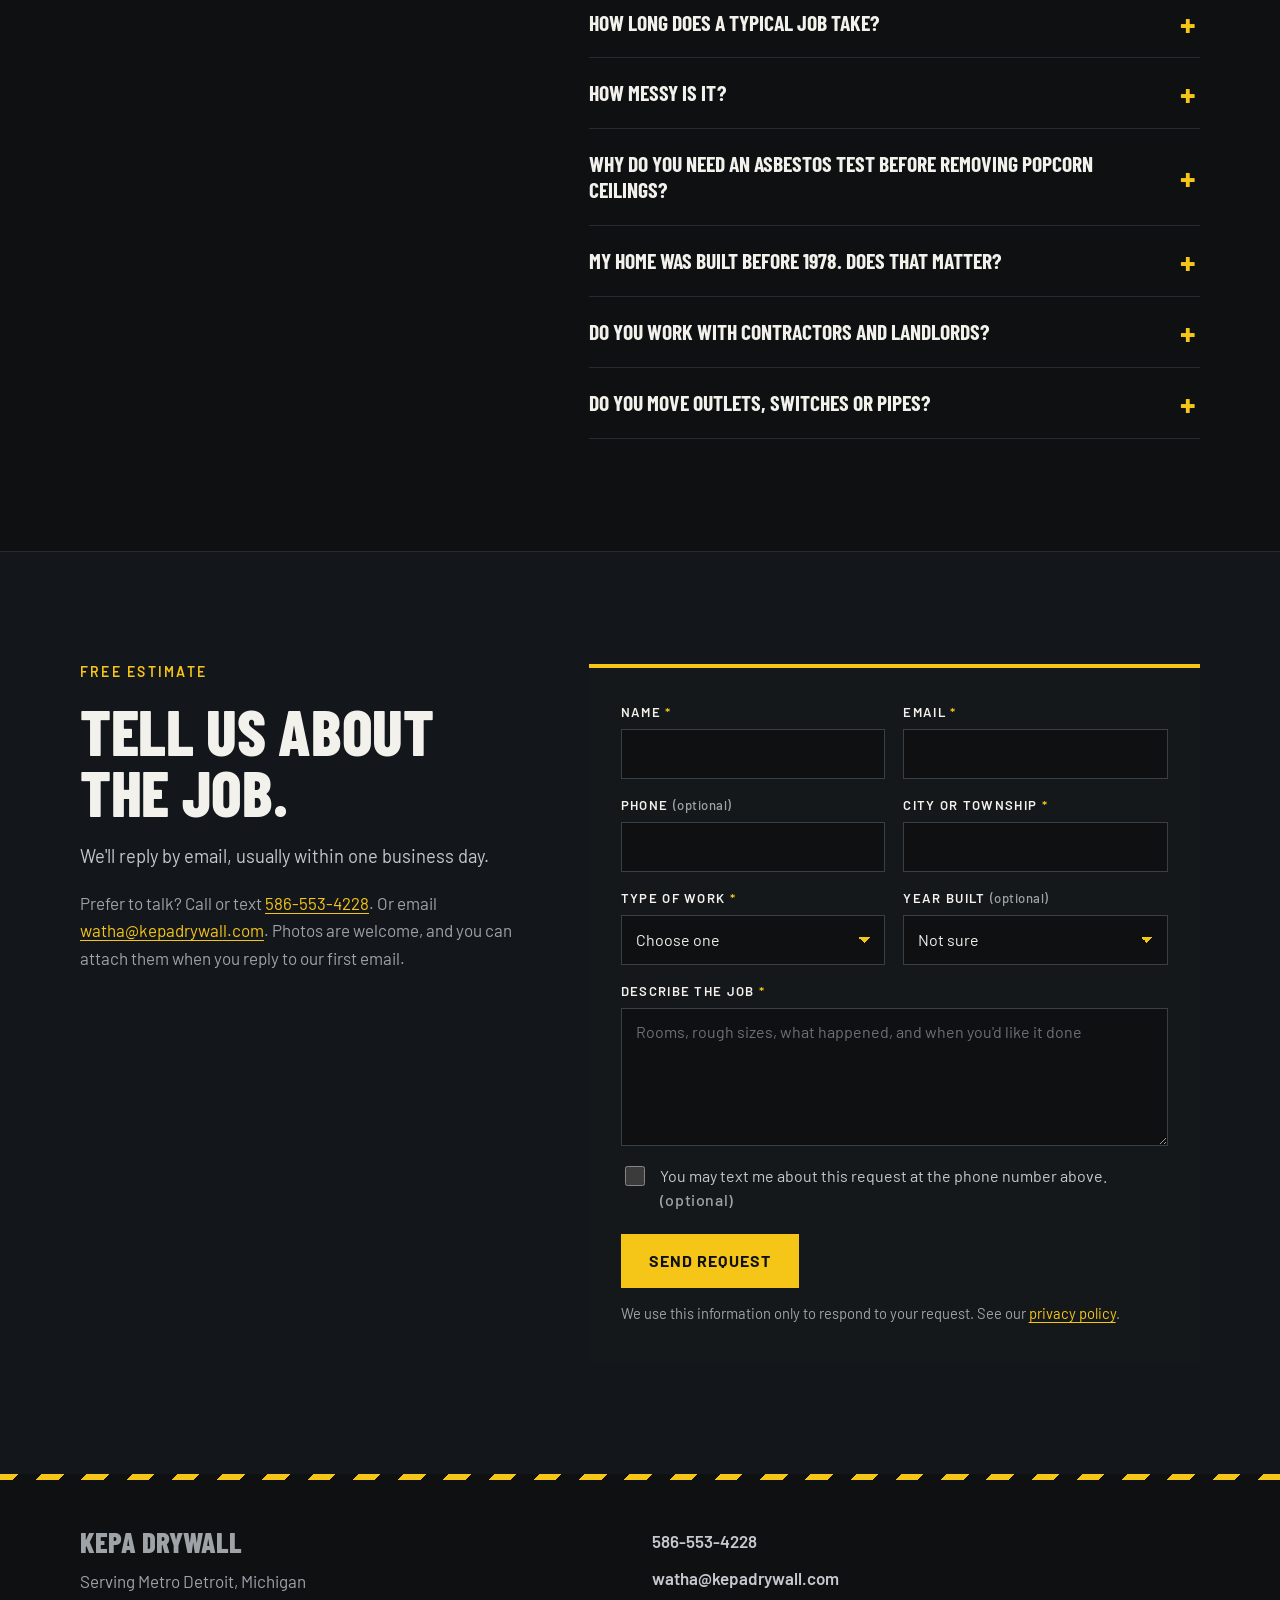
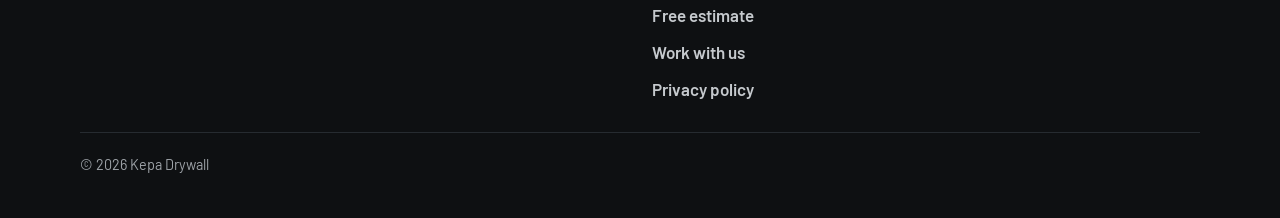
==== commit a14f9147: "Remove About section and owner name; list service area as Metro Detroit Co-Authored-By: Claude Opus " ====
--- a/index.html
+++ b/index.html
@@ -3,8 +3,8 @@
 <head>
   <meta charset="utf-8">
   <meta name="viewport" content="width=device-width, initial-scale=1">
-  <title>Kepa Drywall | Drywall Hanging, Finishing &amp; Repair in Shelby Township, MI</title>
-  <meta name="description" content="Kepa Drywall hangs, finishes and repairs drywall for homeowners, landlords, builders and commercial projects in Shelby Township, Macomb County and nearby Oakland County, Michigan. Free written estimates.">
+  <title>Kepa Drywall | Drywall Hanging, Finishing &amp; Repair in Metro Detroit</title>
+  <meta name="description" content="Kepa Drywall hangs, finishes and repairs drywall for homeowners, landlords, builders and commercial projects across Metro Detroit. Free written estimates.">
   <link rel="canonical" href="https://kepadrywall.com/">
   <meta name="color-scheme" content="dark">
   <meta name="theme-color" content="#0E1012">
@@ -13,14 +13,14 @@
   <link rel="preload" href="fonts/Barlow-400.woff2" as="font" type="font/woff2" crossorigin>
 
   <meta property="og:type" content="website">
-  <meta property="og:title" content="Kepa Drywall | Shelby Township, MI">
-  <meta property="og:description" content="Drywall hanging, finishing and repair in Macomb County and nearby Oakland County. Free written estimates.">
+  <meta property="og:title" content="Kepa Drywall | Metro Detroit">
+  <meta property="og:description" content="Drywall hanging, finishing and repair across Metro Detroit. Free written estimates.">
   <meta property="og:url" content="https://kepadrywall.com/">
 
   <link rel="stylesheet" href="styles.css">
 
   <!-- Structured data for search engines. Only facts that are true today:
-       no street address (service-area business), no ratings, no license number until John confirms one. -->
+       no street address (service-area business), no ratings, no license number. -->
   <script type="application/ld+json">
   {
     "@context": "https://schema.org",
@@ -29,19 +29,13 @@
     "url": "https://kepadrywall.com/",
     "email": "watha@kepadrywall.com",
     "telephone": "+15865534228",
-    "description": "Drywall hanging, taping and finishing, drywall repair and popcorn ceiling removal for homeowners, landlords, builders and commercial projects in Macomb County and nearby Oakland County, Michigan.",
+    "description": "Drywall hanging, taping and finishing, drywall repair and popcorn ceiling removal for homeowners, landlords, builders and commercial projects across Metro Detroit, Michigan.",
     "address": {
       "@type": "PostalAddress",
-      "addressLocality": "Shelby Township",
       "addressRegion": "MI",
       "addressCountry": "US"
     },
-    "areaServed": [
-      "Shelby Township, MI", "Macomb Township, MI", "Sterling Heights, MI", "Utica, MI",
-      "Washington Township, MI", "Clinton Township, MI", "Chesterfield Township, MI",
-      "Rochester Hills, MI", "Rochester, MI", "Oakland Township, MI", "Troy, MI", "Warren, MI"
-    ],
-    "founder": { "@type": "Person", "name": "John Watha" },
+    "areaServed": "Metro Detroit, MI",
     "knowsAbout": ["Drywall installation", "Drywall taping and finishing", "Drywall repair", "Ceiling repair", "Texture matching", "Popcorn ceiling removal", "Commercial drywall"]
   }
   </script>
@@ -58,7 +52,6 @@
       <nav class="site-nav" aria-label="Main">
         <a href="#services">Services</a>
         <a href="#process">Process</a>
-        <a href="#area">Area</a>
         <a href="#faq">FAQ</a>
         <a class="btn btn-small" href="#estimate">Free estimate</a>
       </nav>
@@ -69,7 +62,7 @@
     <section class="hero" id="top">
       <div class="wrap hero-grid">
         <div class="hero-copy">
-        <p class="tag">Shelby Township &middot; Macomb &middot; Oakland</p>
+        <p class="tag">Serving Metro Detroit</p>
         <h1>Flat walls. <span>Straight</span> quotes.</h1>
         <p class="lede">Drywall hanging, finishing and repair for homeowners, landlords, builders and commercial projects. Written, itemized pricing, and the owner walks every finished job with you.</p>
         <div class="hero-actions">
@@ -255,53 +248,12 @@
       </div>
     </section>
 
-    <section class="section section-alt" id="area" aria-labelledby="area-title">
-      <div class="wrap split">
-        <div class="section-head">
-          <p class="kicker">Service area</p>
-          <h2 id="area-title">Based in Shelby Township.</h2>
-          <p class="section-intro">Serving Macomb County and nearby Oakland County. Don't see your town? Ask anyway. For bigger jobs we often travel farther.</p>
-        </div>
-        <ul class="towns">
-          <li>Shelby Township</li>
-          <li>Macomb Township</li>
-          <li>Sterling Heights</li>
-          <li>Utica</li>
-          <li>Washington Township</li>
-          <li>Clinton Township</li>
-          <li>Chesterfield Township</li>
-          <li>Rochester Hills</li>
-          <li>Rochester</li>
-          <li>Oakland Township</li>
-          <li>Troy</li>
-          <li>Warren</li>
-        </ul>
-      </div>
-    </section>
-
-    <section class="section" id="about" aria-labelledby="about-title">
-      <div class="wrap split">
-        <div class="section-head">
-          <p class="kicker">About</p>
-          <h2 id="about-title">Owner-run. Owner-quoted.</h2>
-        </div>
-        <div class="prose">
-          <p>Kepa Drywall is owned and run by John Watha, who grew up in Shelby Township. John has hands-on framing, electrical and drywall experience from his contracting work. He has also managed residential construction sites in Metro Detroit, coordinating trades and keeping work up to code. He holds a B.S. in Architecture from the University of Michigan.</p>
-          <p>That background shapes how we work: careful measuring, clear communication and walls that are ready for the next trade. When you hire Kepa Drywall, the person who quotes your job is the person responsible for it.</p>
-          <!-- CREDENTIALS: add only once confirmed by John. Examples:
-               <p class="credential">Michigan Maintenance &amp; Alteration Contractor License #XXXXXXX</p>
-               <p class="credential">Insured: general liability coverage through [carrier]</p>
-               <p class="credential">EPA Lead-Safe Certified Firm #NAT-XXXXXX-X</p> -->
-        </div>
-      </div>
-    </section>
-
     <section class="section section-alt" id="crews" aria-labelledby="crews-title">
       <div class="wrap split">
         <div class="section-head">
           <p class="kicker">Work with us</p>
           <h2 id="crews-title">Drywall crews wanted.</h2>
-          <p class="section-intro">We're a new company building a small group of reliable hangers and finishers for residential work in Macomb and north Oakland County.</p>
+          <p class="section-intro">We're a new company building a small group of reliable hangers and finishers for residential work across Metro Detroit.</p>
         </div>
         <ul class="standards">
           <li><h3>What we look for</h3><p>Clean, flat level 4 finishes, your own tools and transportation, and photos of recent work plus two contractor references.</p></li>
@@ -319,6 +271,10 @@
           <h2 id="faq-title">Questions, answered.</h2>
         </div>
         <div class="faq">
+          <details>
+            <summary>What areas do you serve?</summary>
+            <p>All of Metro Detroit. Not sure if you're in range? Call, text or email and ask.</p>
+          </details>
           <details>
             <summary>Are estimates really free?</summary>
             <p>Yes. Written estimates are free and come with no obligation. Small repairs can often be quoted from photos, so you don't have to wait for a visit.</p>
@@ -440,7 +396,7 @@
     <div class="wrap footer-inner">
       <div>
         <p class="footer-brand">Kepa Drywall</p>
-        <p>Shelby Township, Michigan<br>Serving Macomb County and nearby Oakland County</p>
+        <p>Serving Metro Detroit, Michigan</p>
       </div>
       <div class="footer-links">
         <a href="tel:+15865534228">586-553-4228</a>
--- a/styles.css
+++ b/styles.css
@@ -138,8 +138,6 @@
 .standards p { margin: 0; color: var(--muted); padding-left: 22px; }
 
 /* Towns */
-.towns { list-style: none; padding: 0; margin: 0; display: grid; grid-template-columns: repeat(auto-fill, minmax(190px, 1fr)); border-top: 1px solid var(--line); }
-.towns li { padding: 16px 0; border-bottom: 1px solid var(--line); font: 700 1.3rem/1.1 var(--cond); text-transform: uppercase; color: var(--ink); letter-spacing: .01em; }
 
 /* About */
 .prose p { font-size: 1.12rem; max-width: 62ch; }
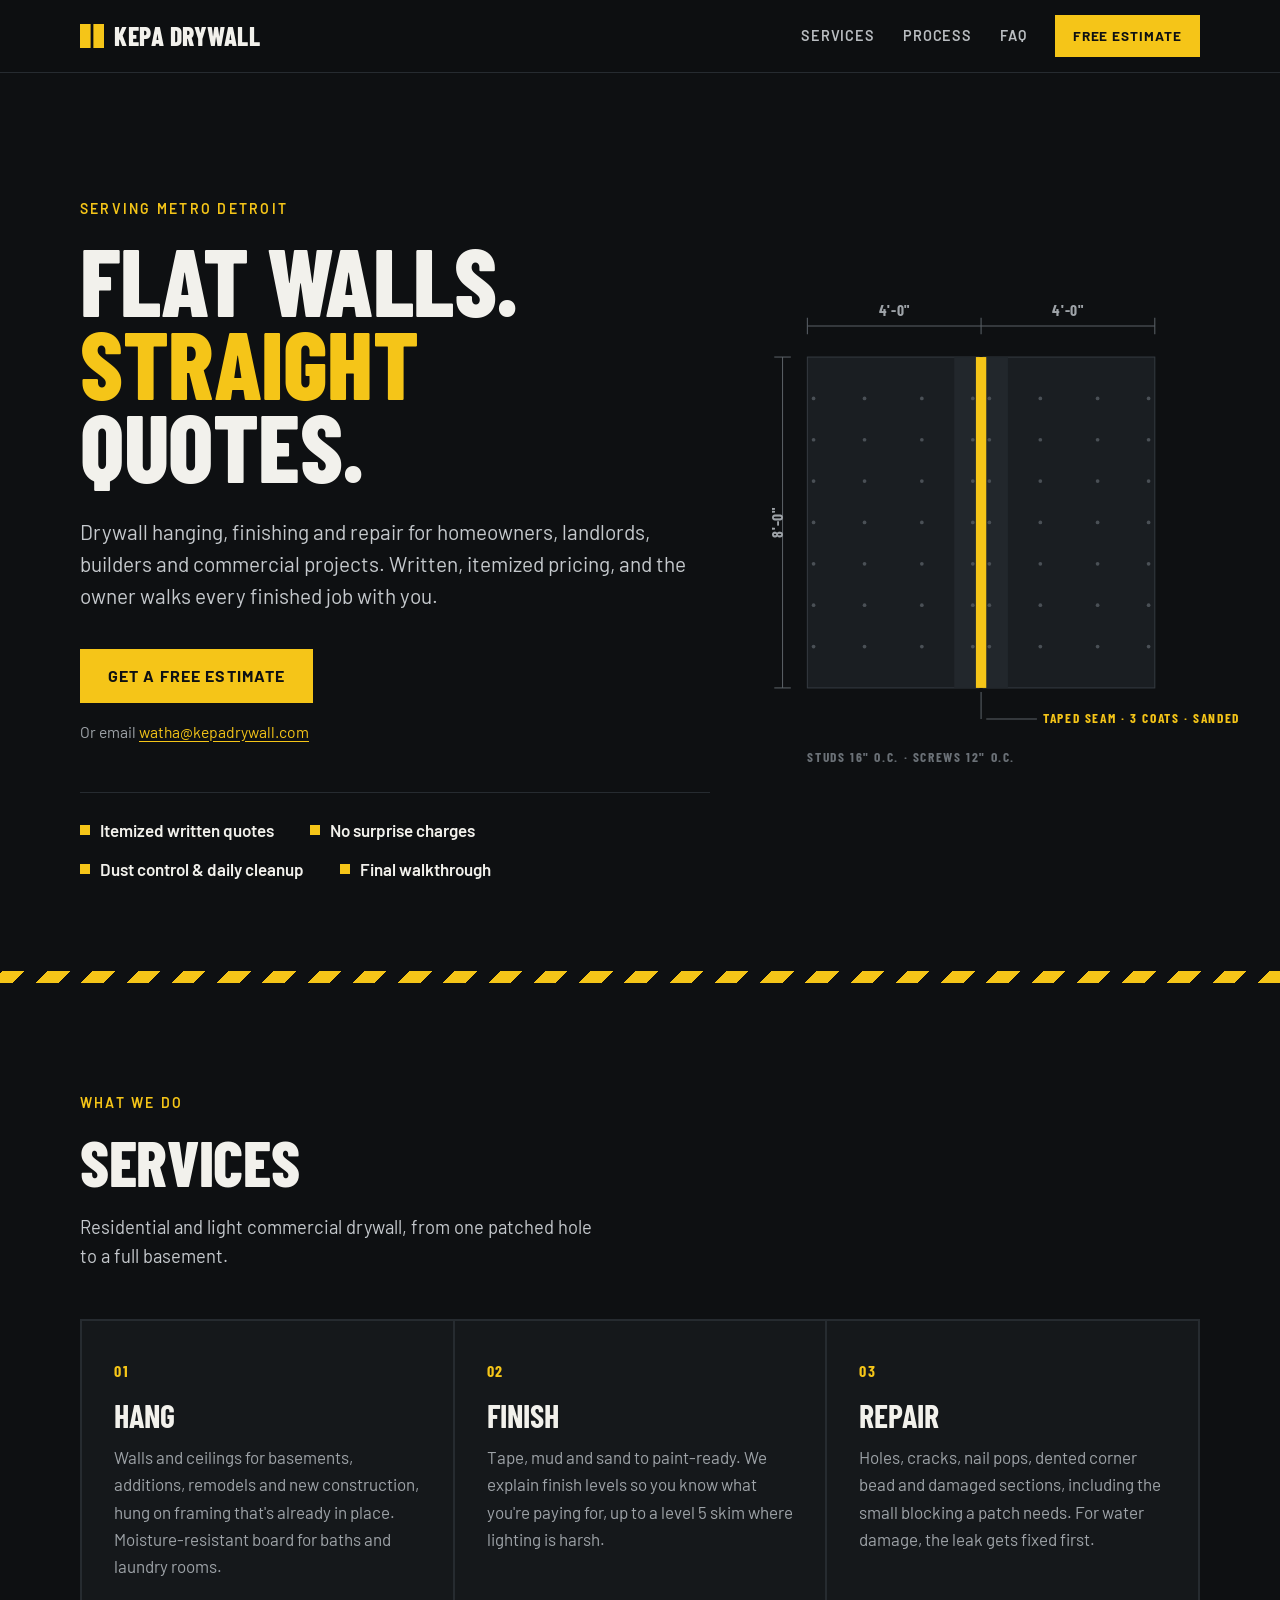
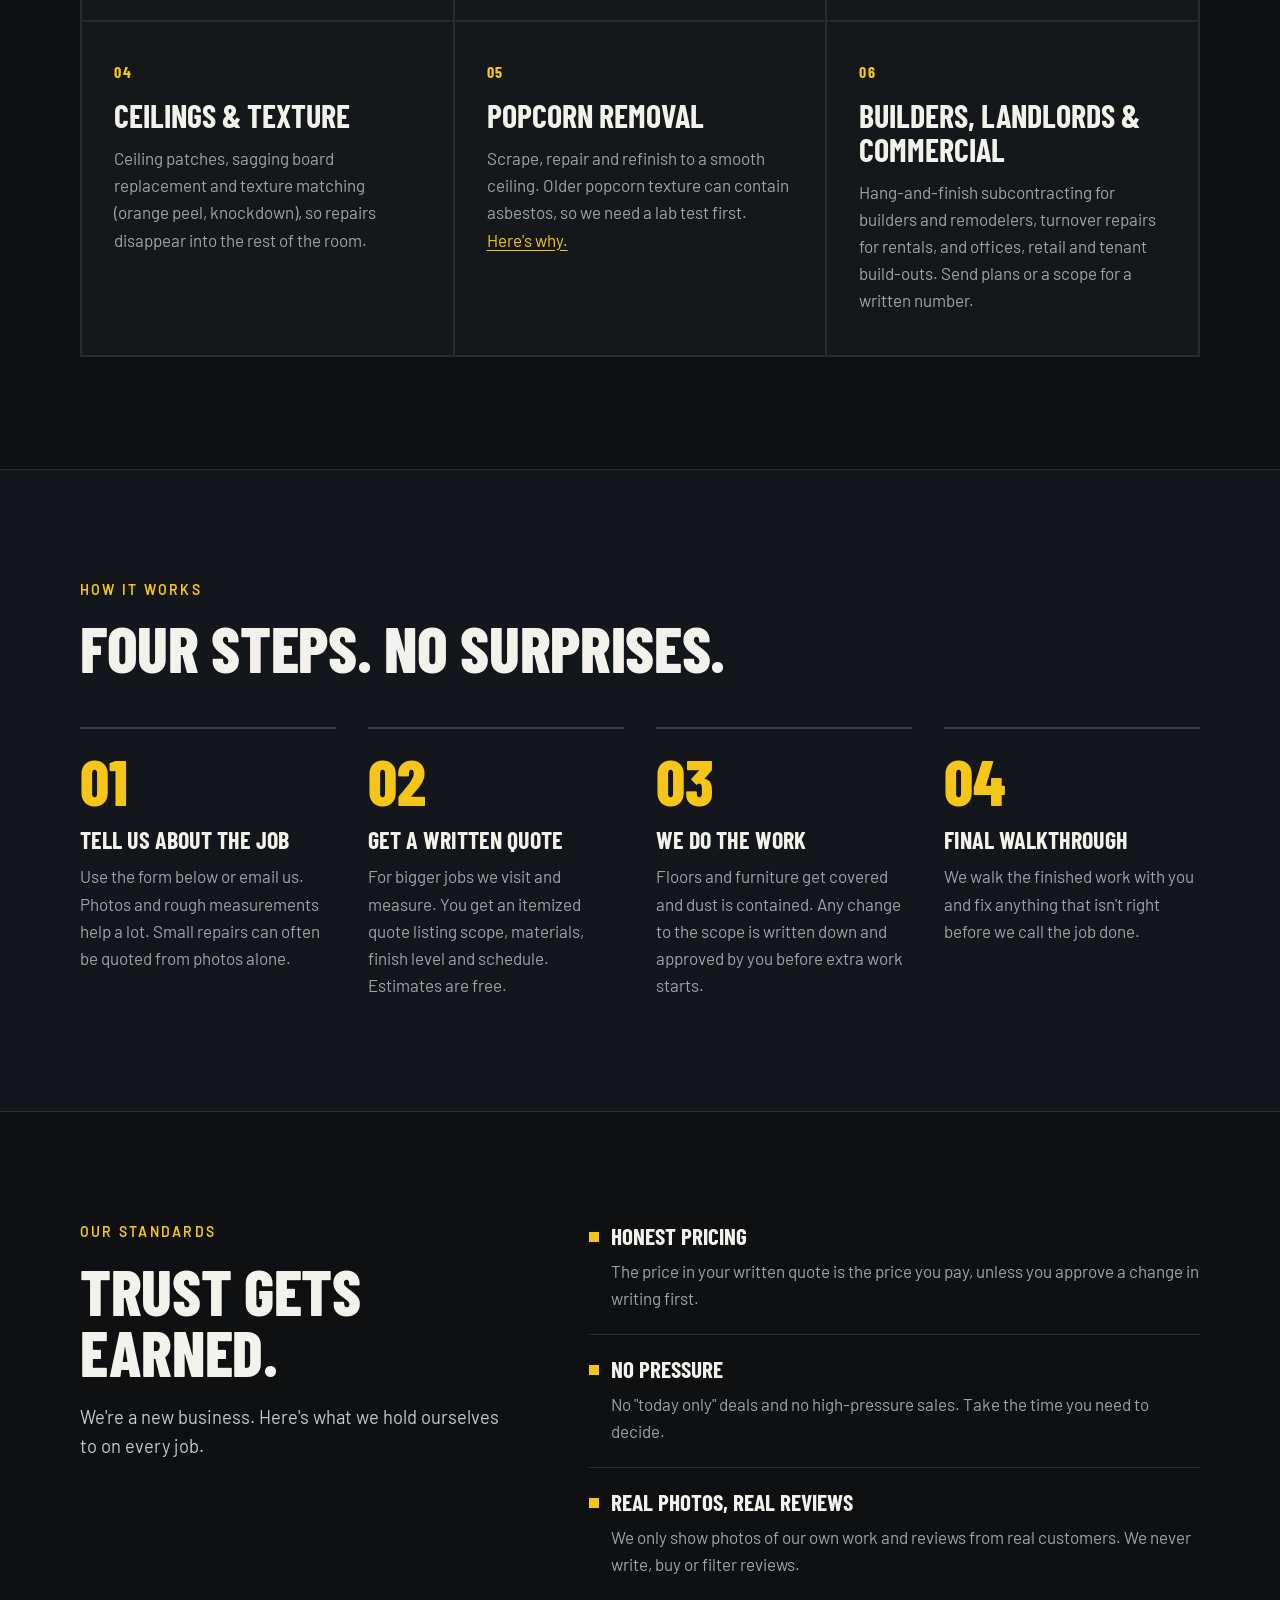
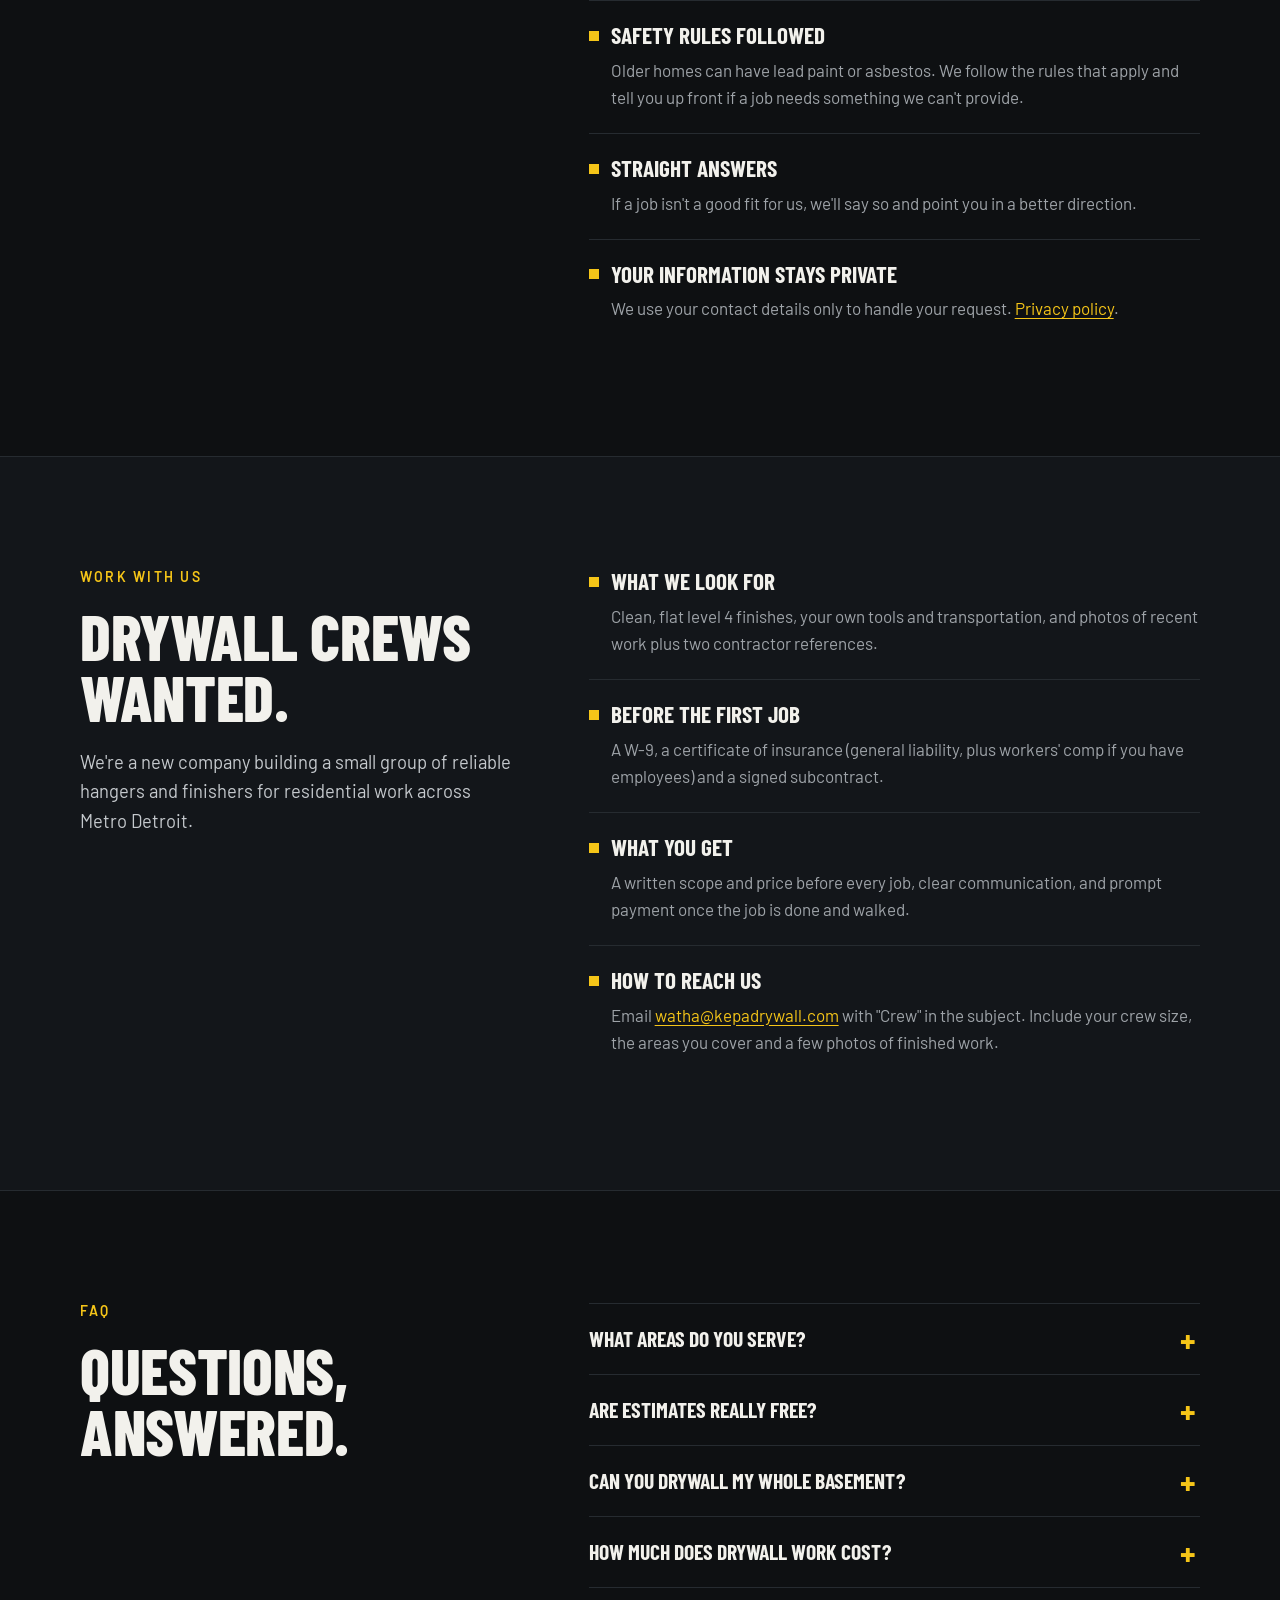
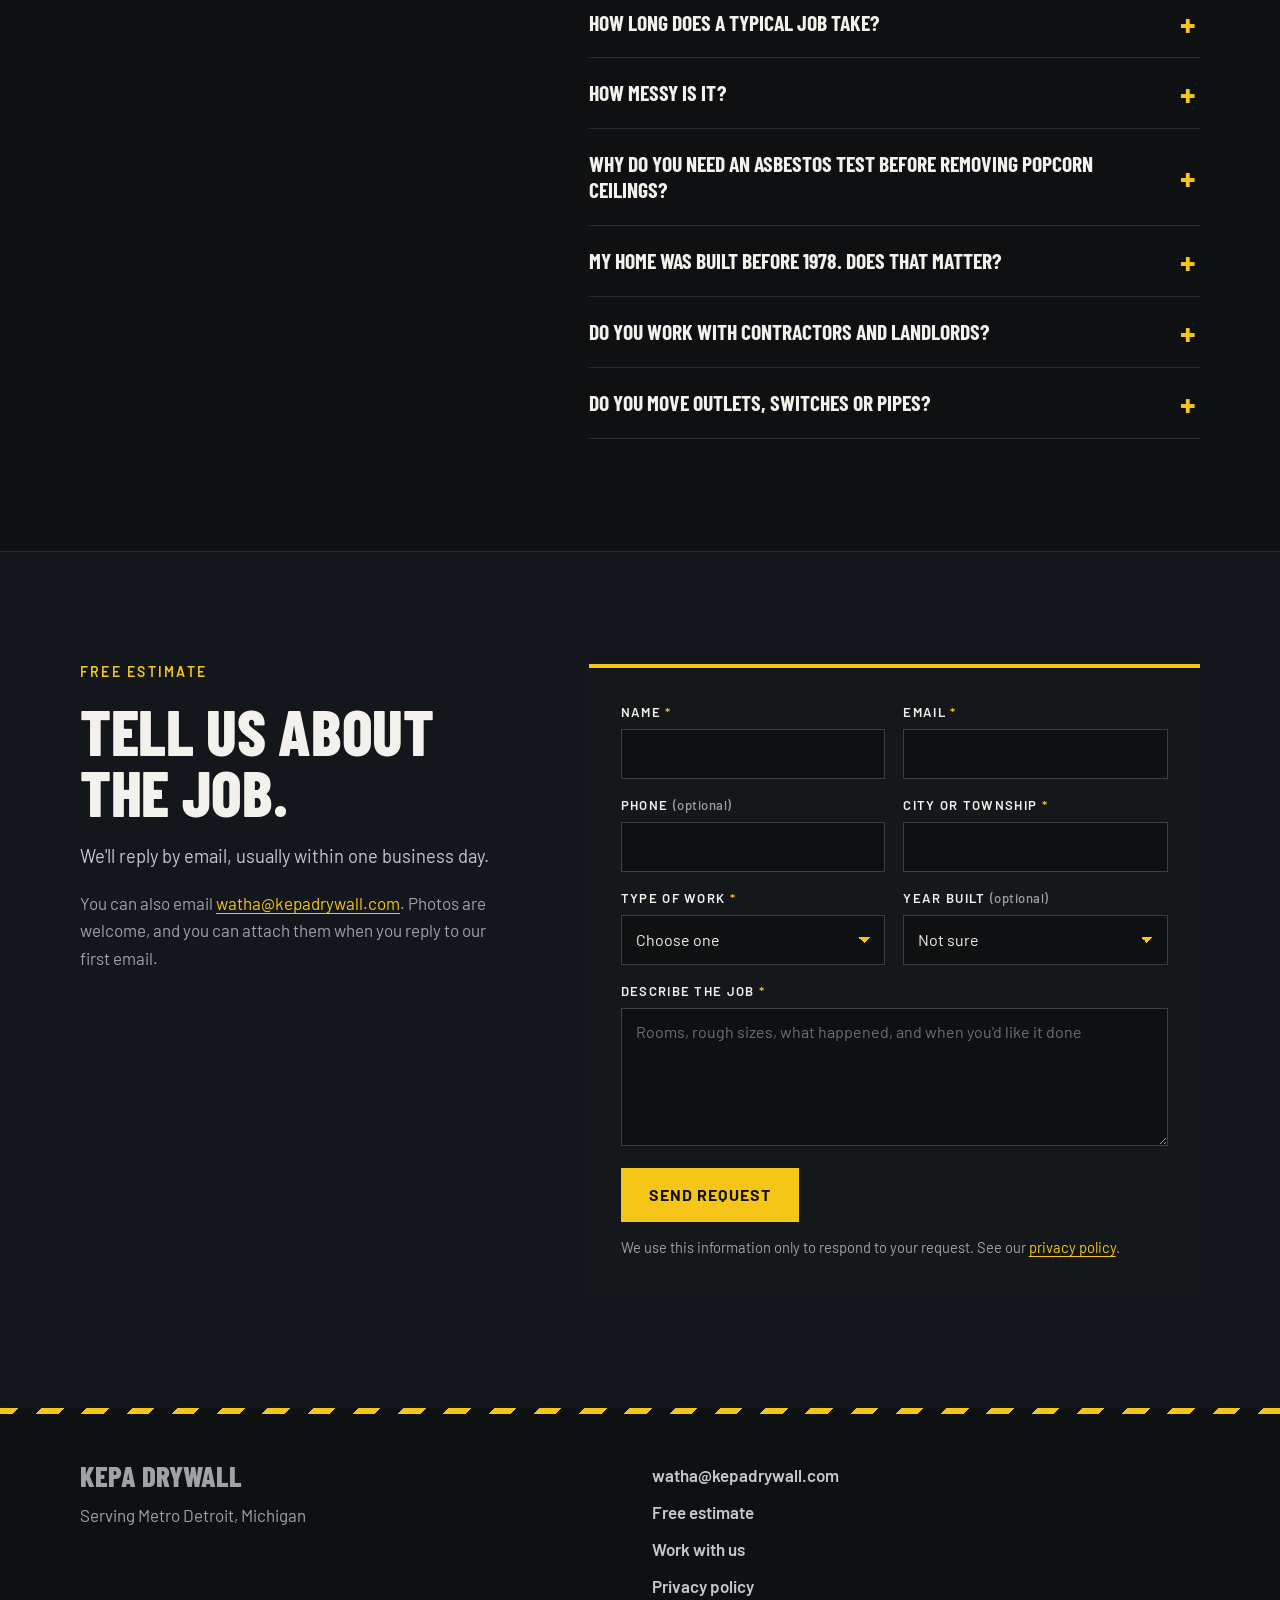
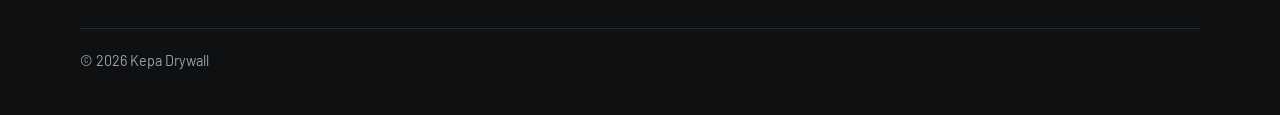
==== commit c5114f9f: "Remove phone number and texting from the site Co-Authored-By: Claude Opus 5.5 <noreply@anthropic.com" ====
--- a/index.html
+++ b/index.html
@@ -28,7 +28,6 @@
     "name": "Kepa Drywall",
     "url": "https://kepadrywall.com/",
     "email": "watha@kepadrywall.com",
-    "telephone": "+15865534228",
     "description": "Drywall hanging, taping and finishing, drywall repair and popcorn ceiling removal for homeowners, landlords, builders and commercial projects across Metro Detroit, Michigan.",
     "address": {
       "@type": "PostalAddress",
@@ -67,7 +66,6 @@
         <p class="lede">Drywall hanging, finishing and repair for homeowners, landlords, builders and commercial projects. Written, itemized pricing, and the owner walks every finished job with you.</p>
         <div class="hero-actions">
           <a class="btn" href="#estimate">Get a free estimate</a>
-          <a class="btn btn-ghost" href="tel:+15865534228">Call or text 586-553-4228</a>
         </div>
         <p class="hero-email">Or email <a href="mailto:watha@kepadrywall.com">watha@kepadrywall.com</a></p>
         <ul class="promises" aria-label="What you can count on">
@@ -259,7 +257,7 @@
           <li><h3>What we look for</h3><p>Clean, flat level 4 finishes, your own tools and transportation, and photos of recent work plus two contractor references.</p></li>
           <li><h3>Before the first job</h3><p>A W-9, a certificate of insurance (general liability, plus workers' comp if you have employees) and a signed subcontract.</p></li>
           <li><h3>What you get</h3><p>A written scope and price before every job, clear communication, and prompt payment once the job is done and walked.</p></li>
-          <li><h3>How to reach us</h3><p>Email <a href="mailto:watha@kepadrywall.com?subject=Crew">watha@kepadrywall.com</a> with "Crew" in the subject, or text <a href="sms:+15865534228">586-553-4228</a>. Include your crew size, the areas you cover and a few photos of finished work.</p></li>
+          <li><h3>How to reach us</h3><p>Email <a href="mailto:watha@kepadrywall.com?subject=Crew">watha@kepadrywall.com</a> with "Crew" in the subject. Include your crew size, the areas you cover and a few photos of finished work.</p></li>
         </ul>
       </div>
     </section>
@@ -322,7 +320,7 @@
           <p class="kicker">Free estimate</p>
           <h2 id="estimate-title">Tell us about the job.</h2>
           <p class="section-intro">We'll reply by email, usually within one business day.</p>
-          <p class="muted">Prefer to talk? Call or text <a href="tel:+15865534228">586-553-4228</a>. Or email <a href="mailto:watha@kepadrywall.com">watha@kepadrywall.com</a>. Photos are welcome, and you can attach them when you reply to our first email.</p>
+          <p class="muted">You can also email <a href="mailto:watha@kepadrywall.com">watha@kepadrywall.com</a>. Photos are welcome, and you can attach them when you reply to our first email.</p>
         </div>
 
         <form class="estimate-form" id="estimate-form" novalidate>
@@ -372,10 +370,6 @@
             <label for="details">Describe the job <span class="req" aria-hidden="true">*</span></label>
             <textarea id="details" name="details" rows="5" required placeholder="Rooms, rough sizes, what happened, and when you'd like it done"></textarea>
           </div>
-          <div class="field field-full checkbox">
-            <input id="text-ok" name="ok_to_text" type="checkbox" value="yes">
-            <label for="text-ok">You may text me about this request at the phone number above. <span class="optional">(optional)</span></label>
-          </div>
           <!-- Honeypot field for spam bots; real visitors never see it. -->
           <div class="hp" aria-hidden="true">
             <label for="website">Leave this empty</label>
@@ -399,7 +393,6 @@
         <p>Serving Metro Detroit, Michigan</p>
       </div>
       <div class="footer-links">
-        <a href="tel:+15865534228">586-553-4228</a>
         <a href="mailto:watha@kepadrywall.com">watha@kepadrywall.com</a>
         <a href="#estimate">Free estimate</a>
         <a href="#crews">Work with us</a>
--- a/styles.css
+++ b/styles.css
@@ -177,9 +177,6 @@
 input:hover, select:hover, textarea:hover { border-color: #545A60; }
 input:focus-visible, select:focus-visible, textarea:focus-visible { outline: 0; border-color: var(--yellow); box-shadow: 0 0 0 1px var(--yellow); }
 [aria-invalid="true"] { border-color: var(--danger) !important; }
-.checkbox { display: flex; gap: 12px; align-items: flex-start; }
-.checkbox input { width: 20px; height: 20px; margin-top: 2px; accent-color: var(--yellow); flex: none; }
-.checkbox label { font: 400 1rem/1.5 var(--sans); letter-spacing: 0; text-transform: none; color: var(--body); }
 .hp { position: absolute; left: -10000px; width: 1px; height: 1px; overflow: hidden; }
 .form-footer { display: grid; gap: 14px; margin-top: 4px; }
 .form-footer .btn { justify-self: start; }
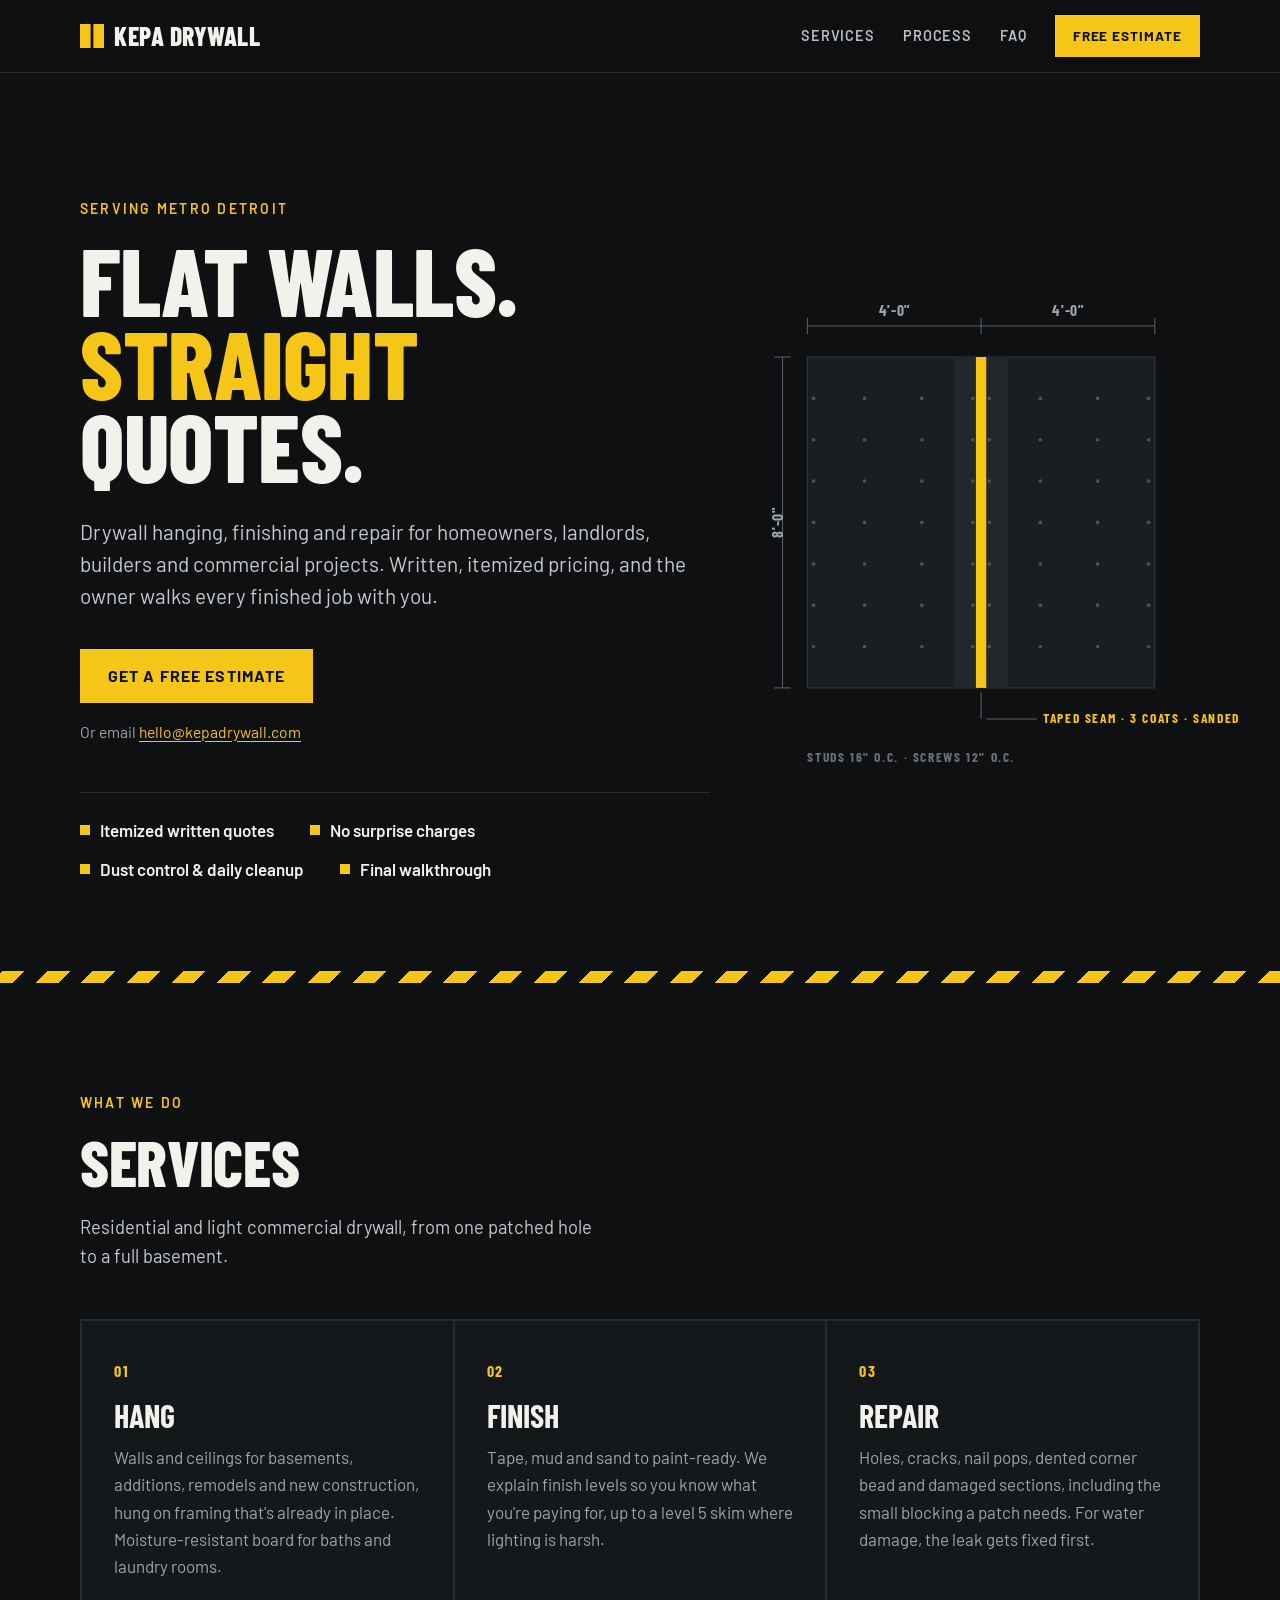
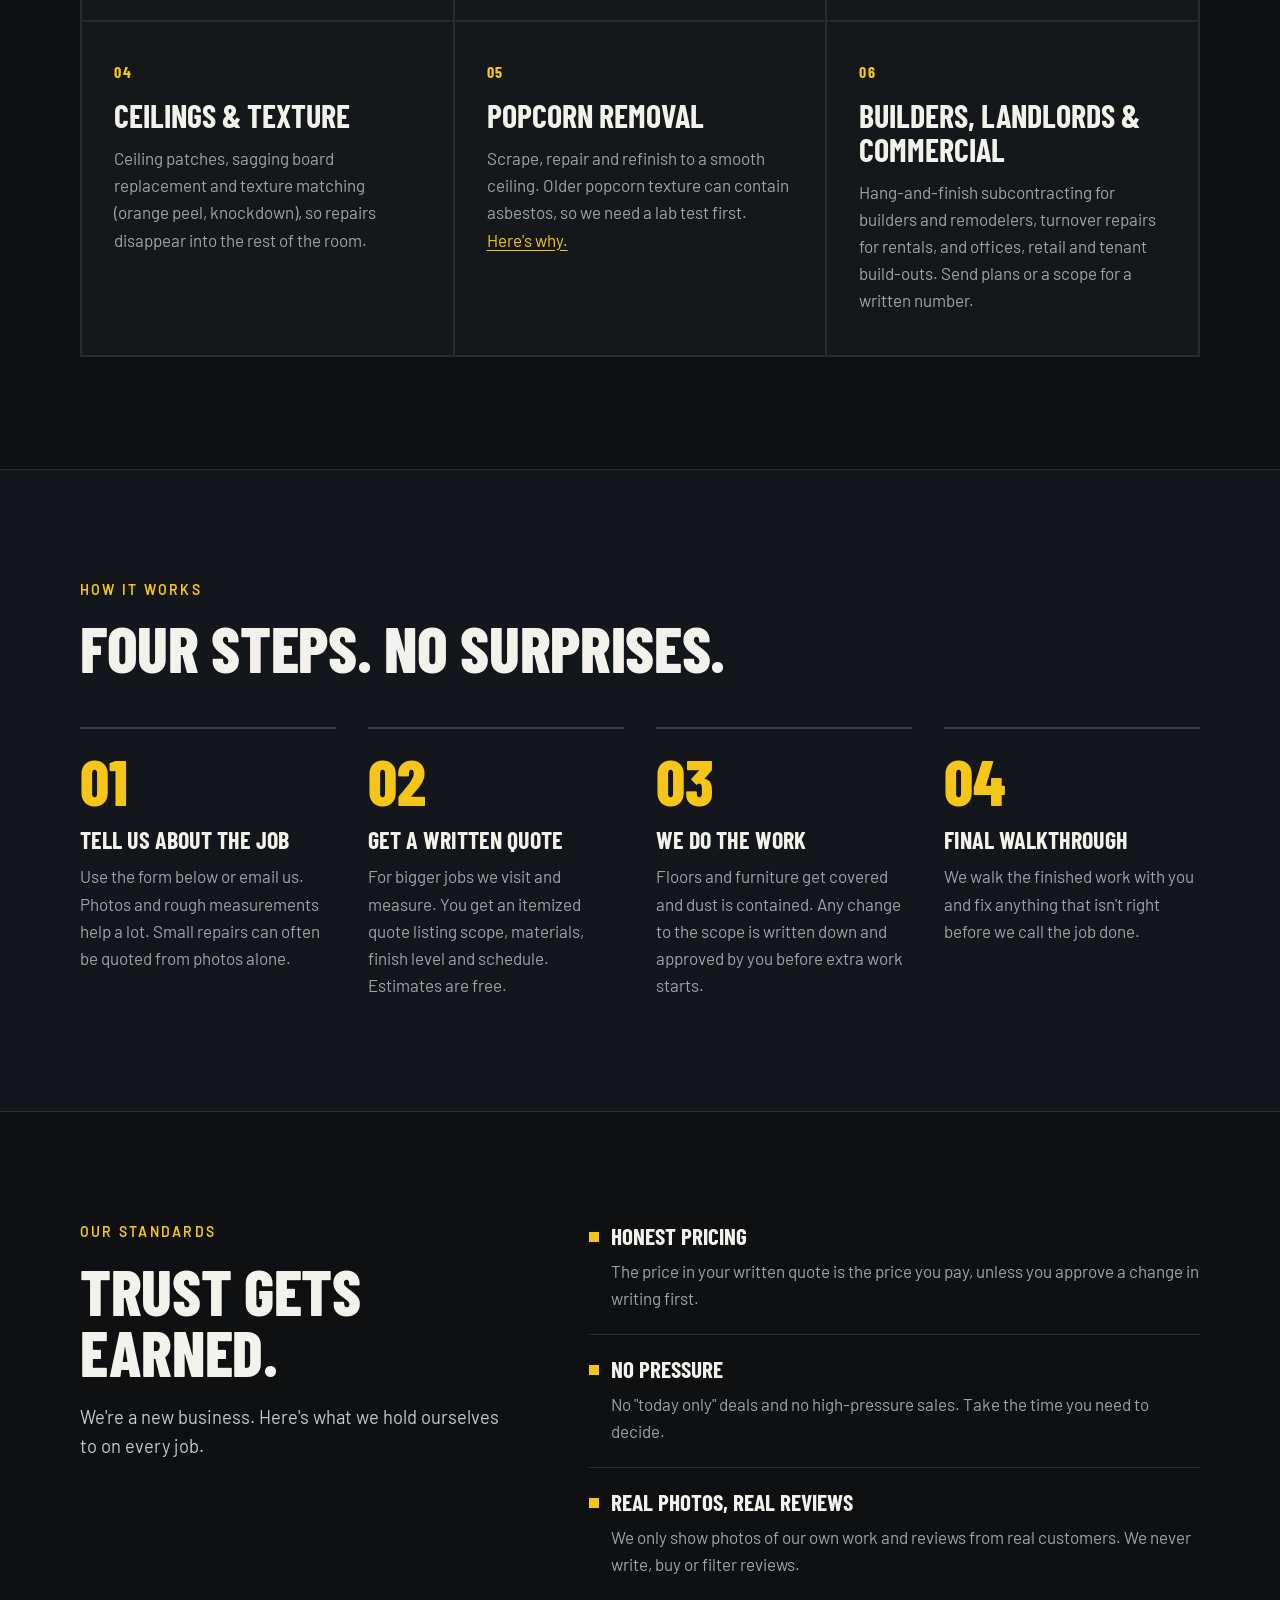
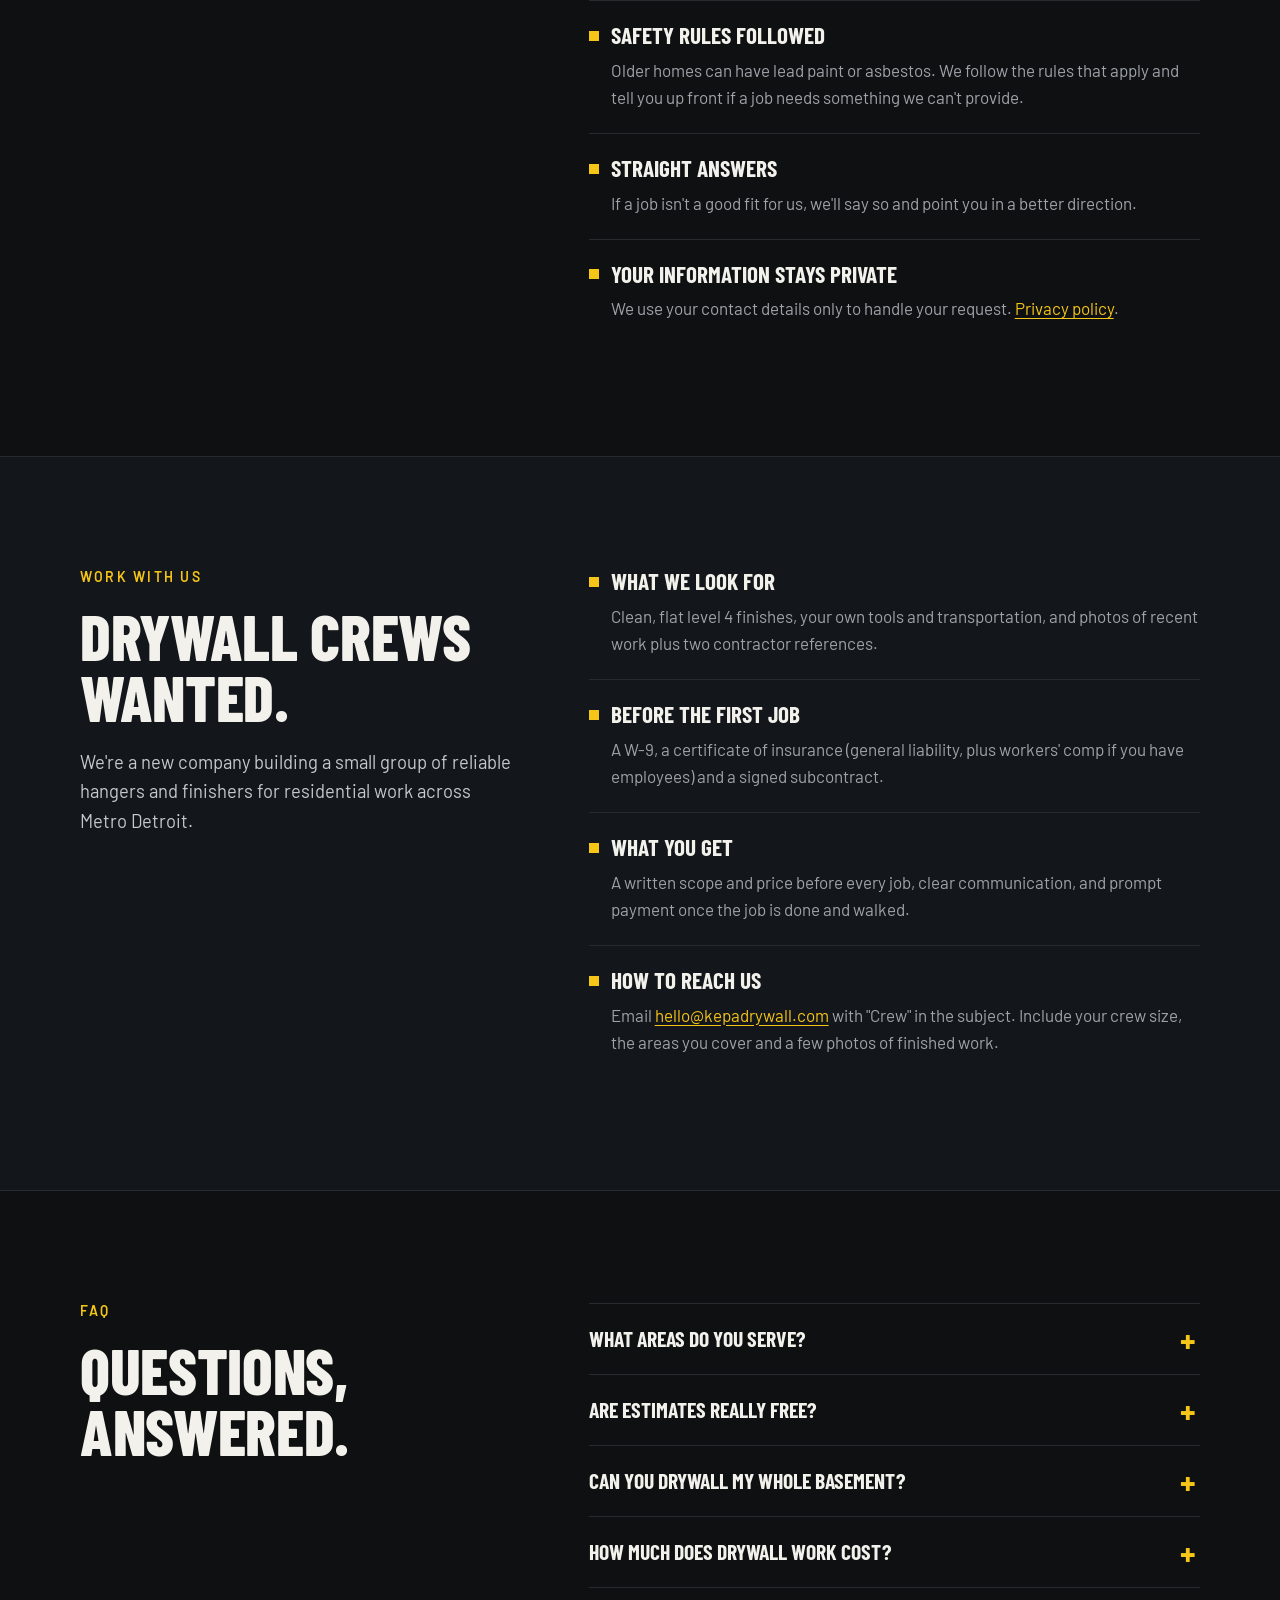
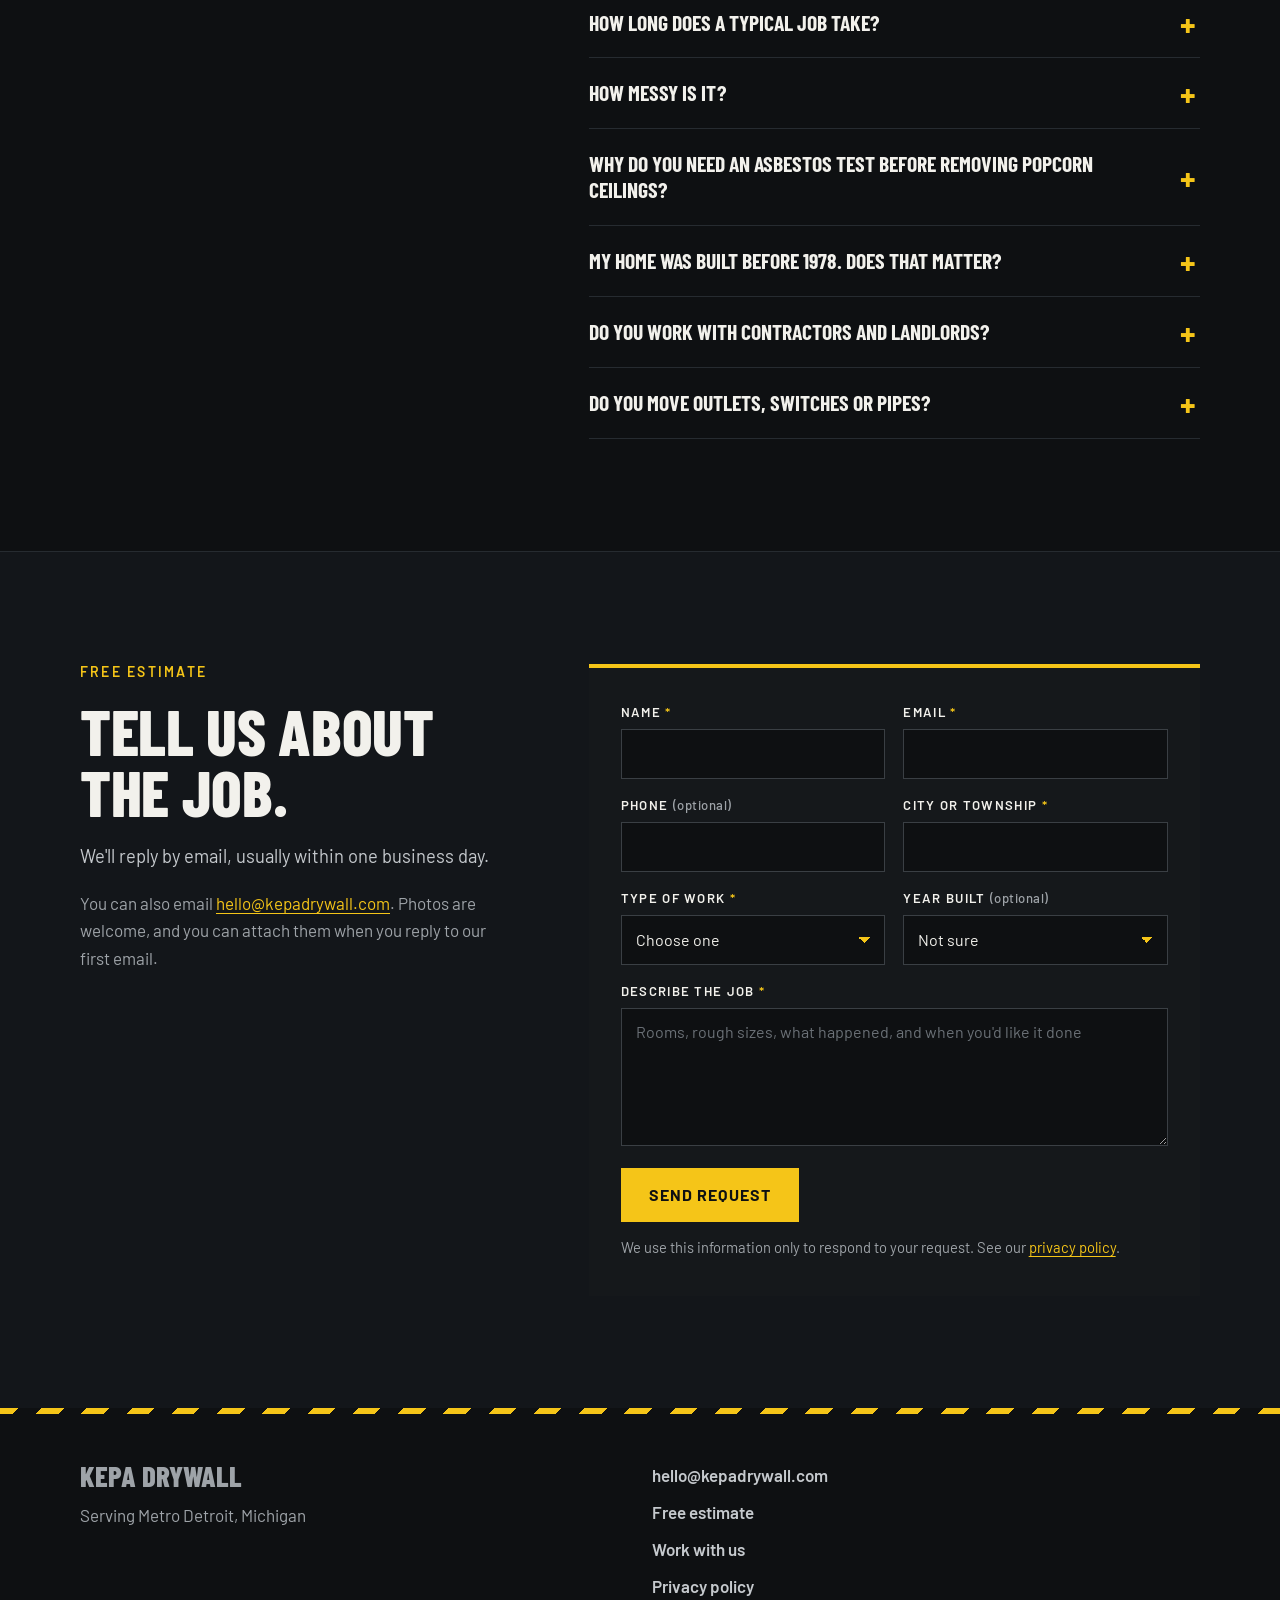
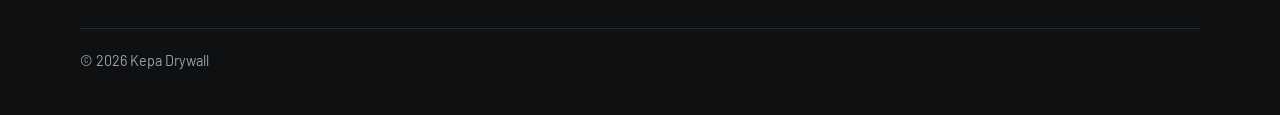
==== commit 7e1bc97c: "Use hello@kepadrywall.com as the public email address Co-Authored-By: Claude Opus 5.5 <noreply@anthr" ====
--- a/index.html
+++ b/index.html
@@ -27,7 +27,7 @@
     "@type": "HomeAndConstructionBusiness",
     "name": "Kepa Drywall",
     "url": "https://kepadrywall.com/",
-    "email": "watha@kepadrywall.com",
+    "email": "hello@kepadrywall.com",
     "description": "Drywall hanging, taping and finishing, drywall repair and popcorn ceiling removal for homeowners, landlords, builders and commercial projects across Metro Detroit, Michigan.",
     "address": {
       "@type": "PostalAddress",
@@ -67,7 +67,7 @@
         <div class="hero-actions">
           <a class="btn" href="#estimate">Get a free estimate</a>
         </div>
-        <p class="hero-email">Or email <a href="mailto:watha@kepadrywall.com">watha@kepadrywall.com</a></p>
+        <p class="hero-email">Or email <a href="mailto:hello@kepadrywall.com">hello@kepadrywall.com</a></p>
         <ul class="promises" aria-label="What you can count on">
           <li>Itemized written quotes</li>
           <li>No surprise charges</li>
@@ -257,7 +257,7 @@
           <li><h3>What we look for</h3><p>Clean, flat level 4 finishes, your own tools and transportation, and photos of recent work plus two contractor references.</p></li>
           <li><h3>Before the first job</h3><p>A W-9, a certificate of insurance (general liability, plus workers' comp if you have employees) and a signed subcontract.</p></li>
           <li><h3>What you get</h3><p>A written scope and price before every job, clear communication, and prompt payment once the job is done and walked.</p></li>
-          <li><h3>How to reach us</h3><p>Email <a href="mailto:watha@kepadrywall.com?subject=Crew">watha@kepadrywall.com</a> with "Crew" in the subject. Include your crew size, the areas you cover and a few photos of finished work.</p></li>
+          <li><h3>How to reach us</h3><p>Email <a href="mailto:hello@kepadrywall.com?subject=Crew">hello@kepadrywall.com</a> with "Crew" in the subject. Include your crew size, the areas you cover and a few photos of finished work.</p></li>
         </ul>
       </div>
     </section>
@@ -320,7 +320,7 @@
           <p class="kicker">Free estimate</p>
           <h2 id="estimate-title">Tell us about the job.</h2>
           <p class="section-intro">We'll reply by email, usually within one business day.</p>
-          <p class="muted">You can also email <a href="mailto:watha@kepadrywall.com">watha@kepadrywall.com</a>. Photos are welcome, and you can attach them when you reply to our first email.</p>
+          <p class="muted">You can also email <a href="mailto:hello@kepadrywall.com">hello@kepadrywall.com</a>. Photos are welcome, and you can attach them when you reply to our first email.</p>
         </div>
 
         <form class="estimate-form" id="estimate-form" novalidate>
@@ -393,7 +393,7 @@
         <p>Serving Metro Detroit, Michigan</p>
       </div>
       <div class="footer-links">
-        <a href="mailto:watha@kepadrywall.com">watha@kepadrywall.com</a>
+        <a href="mailto:hello@kepadrywall.com">hello@kepadrywall.com</a>
         <a href="#estimate">Free estimate</a>
         <a href="#crews">Work with us</a>
         <a href="privacy.html">Privacy policy</a>
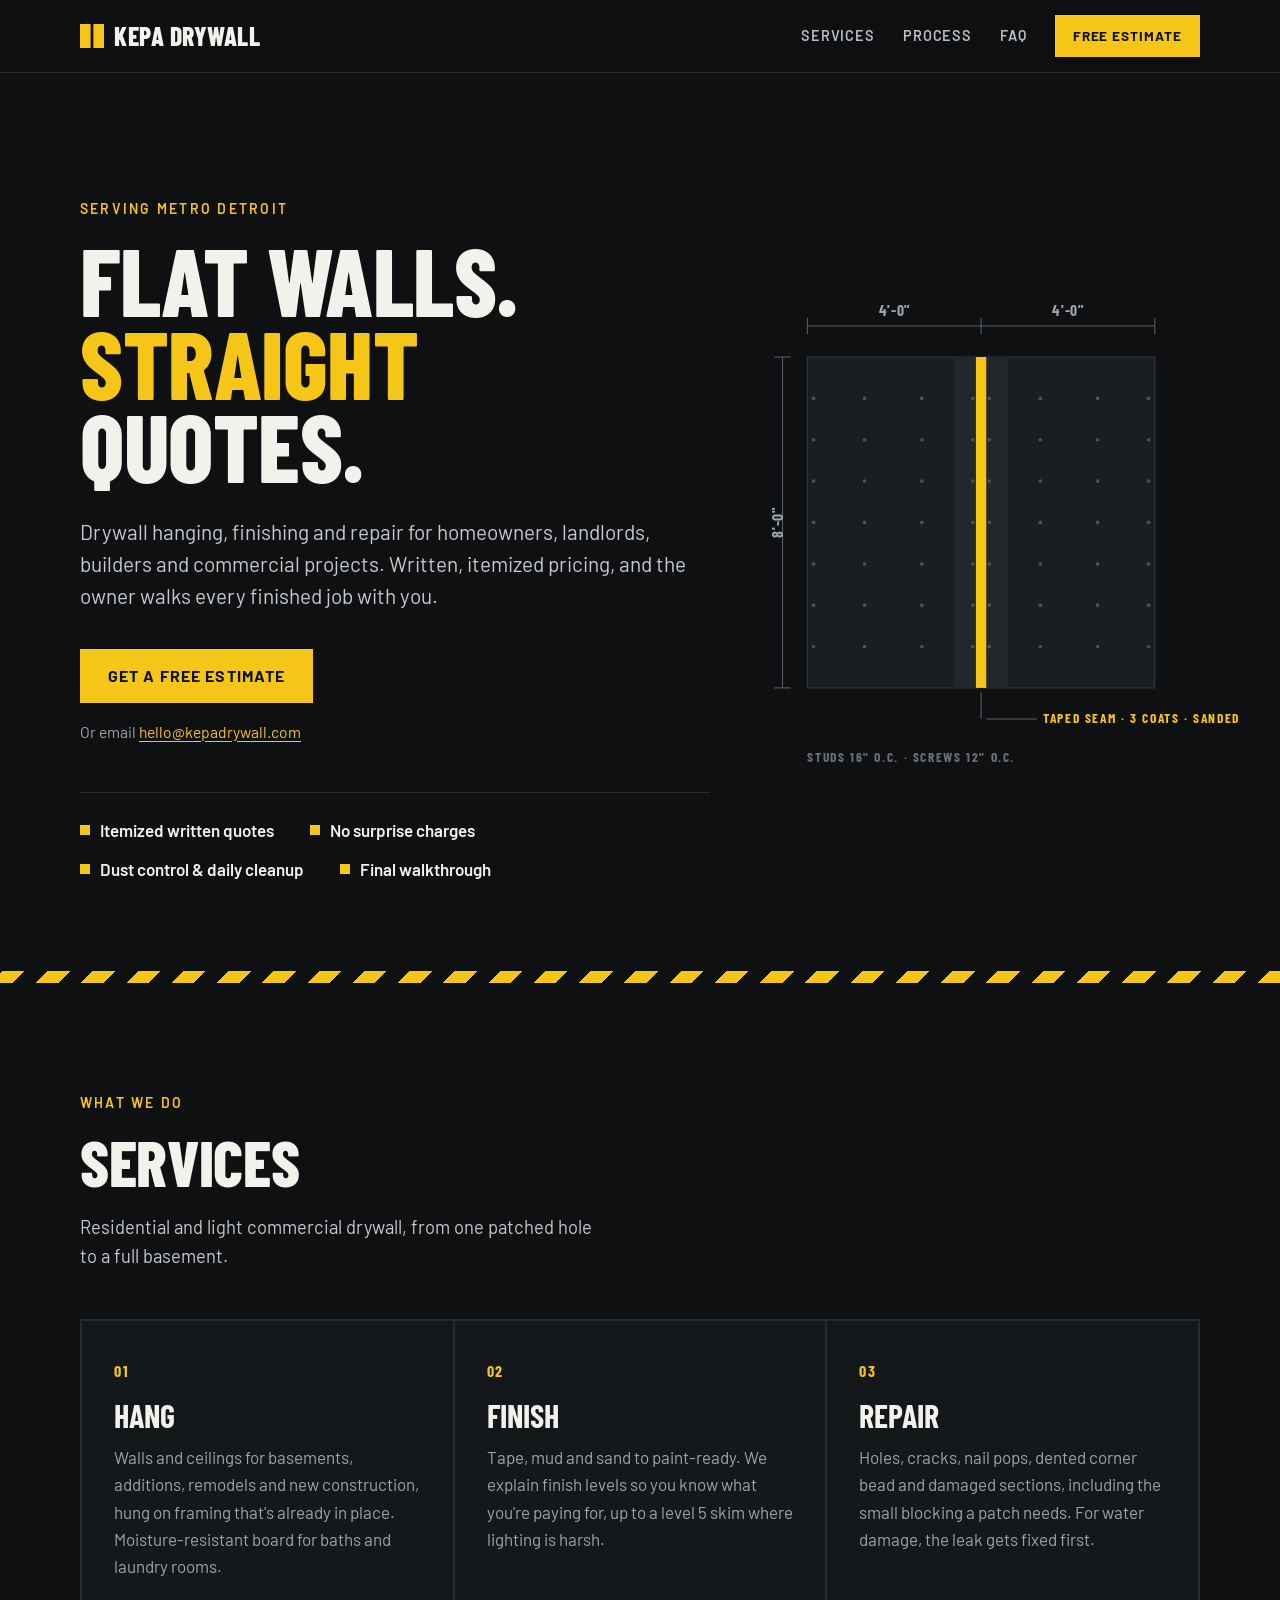
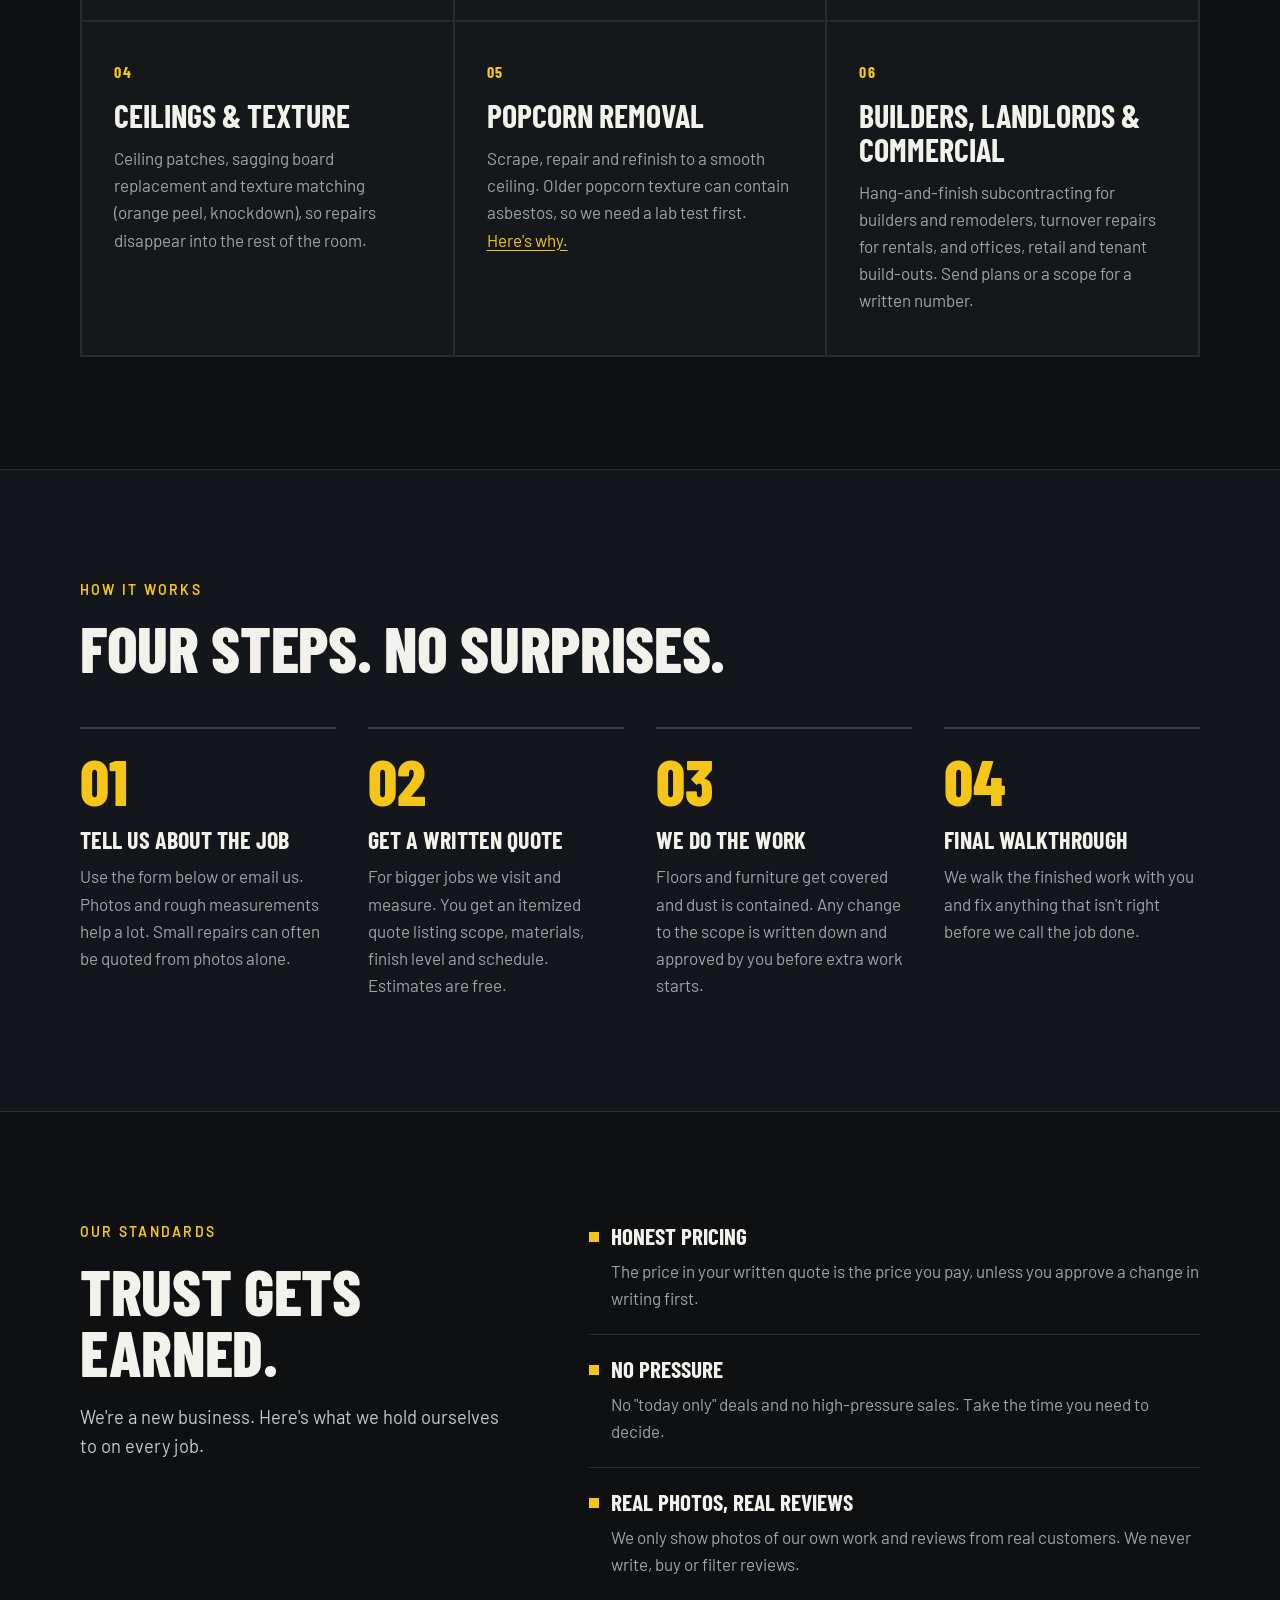
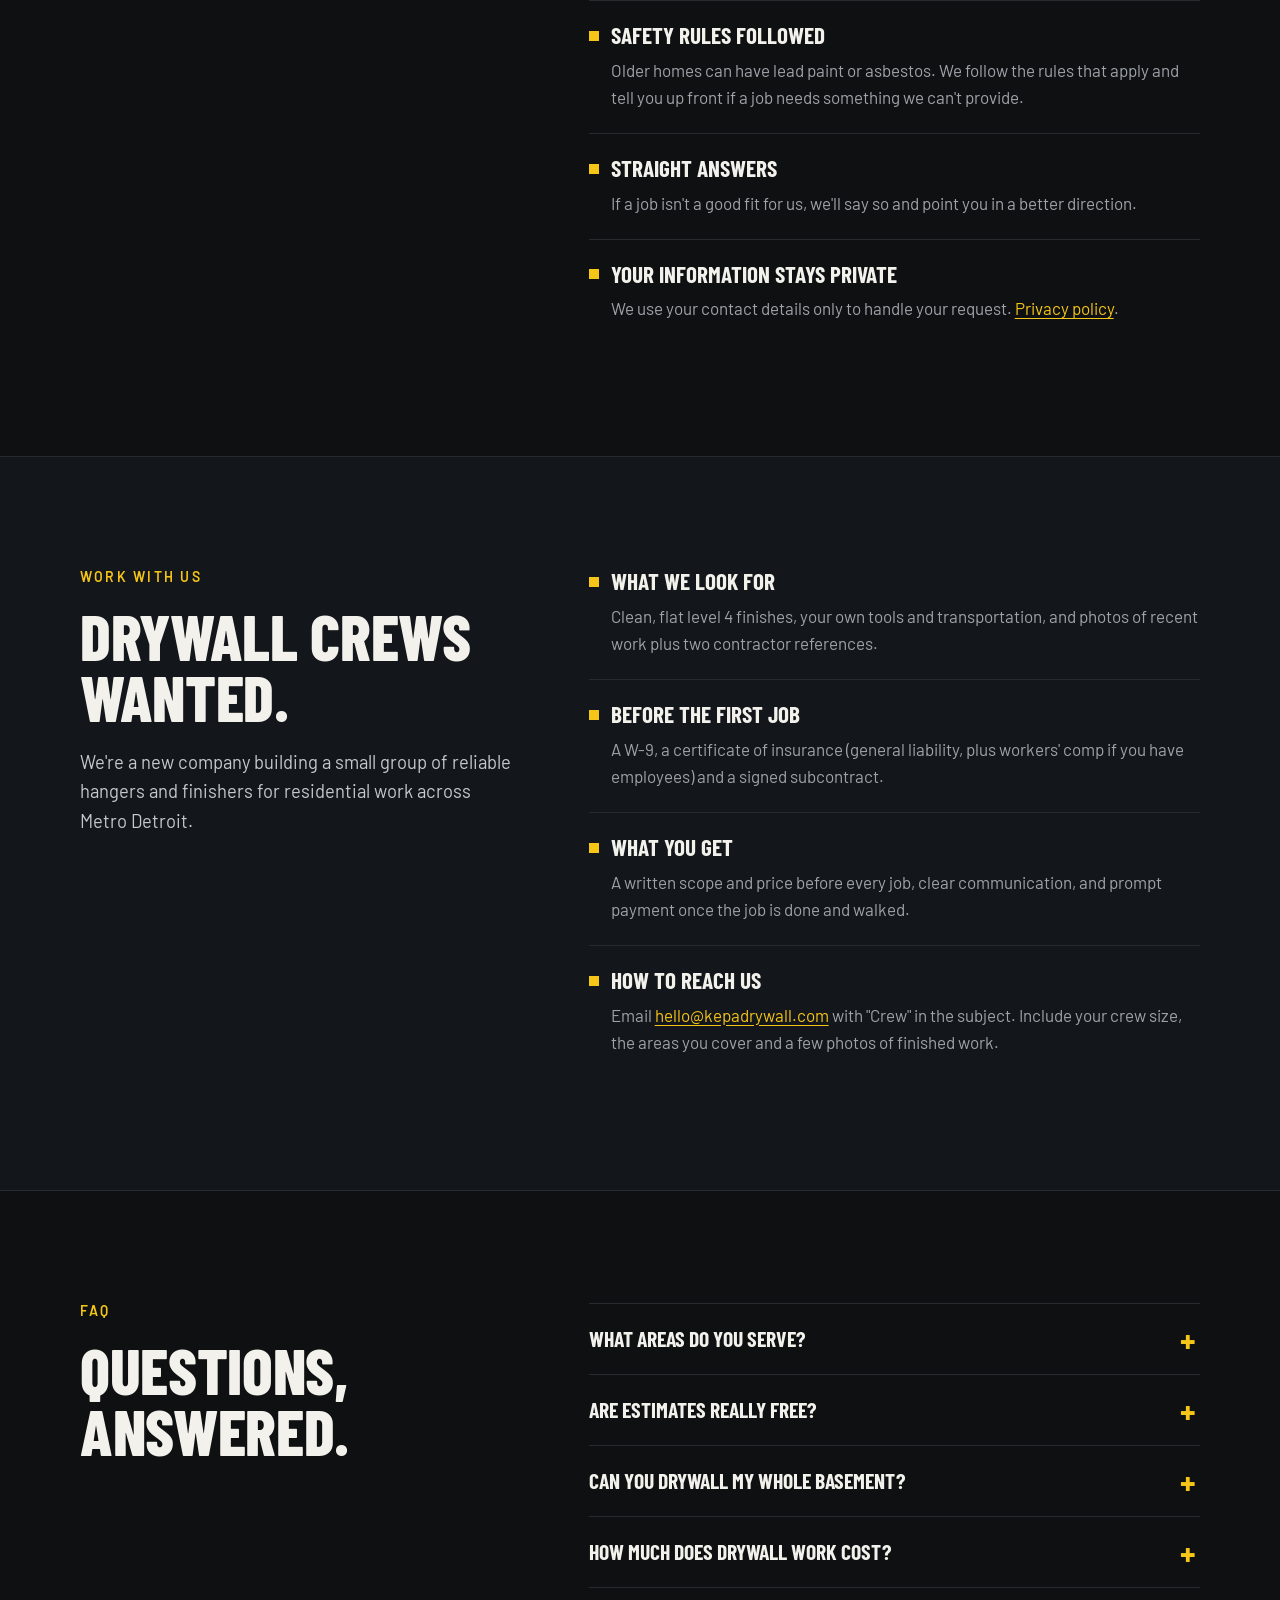
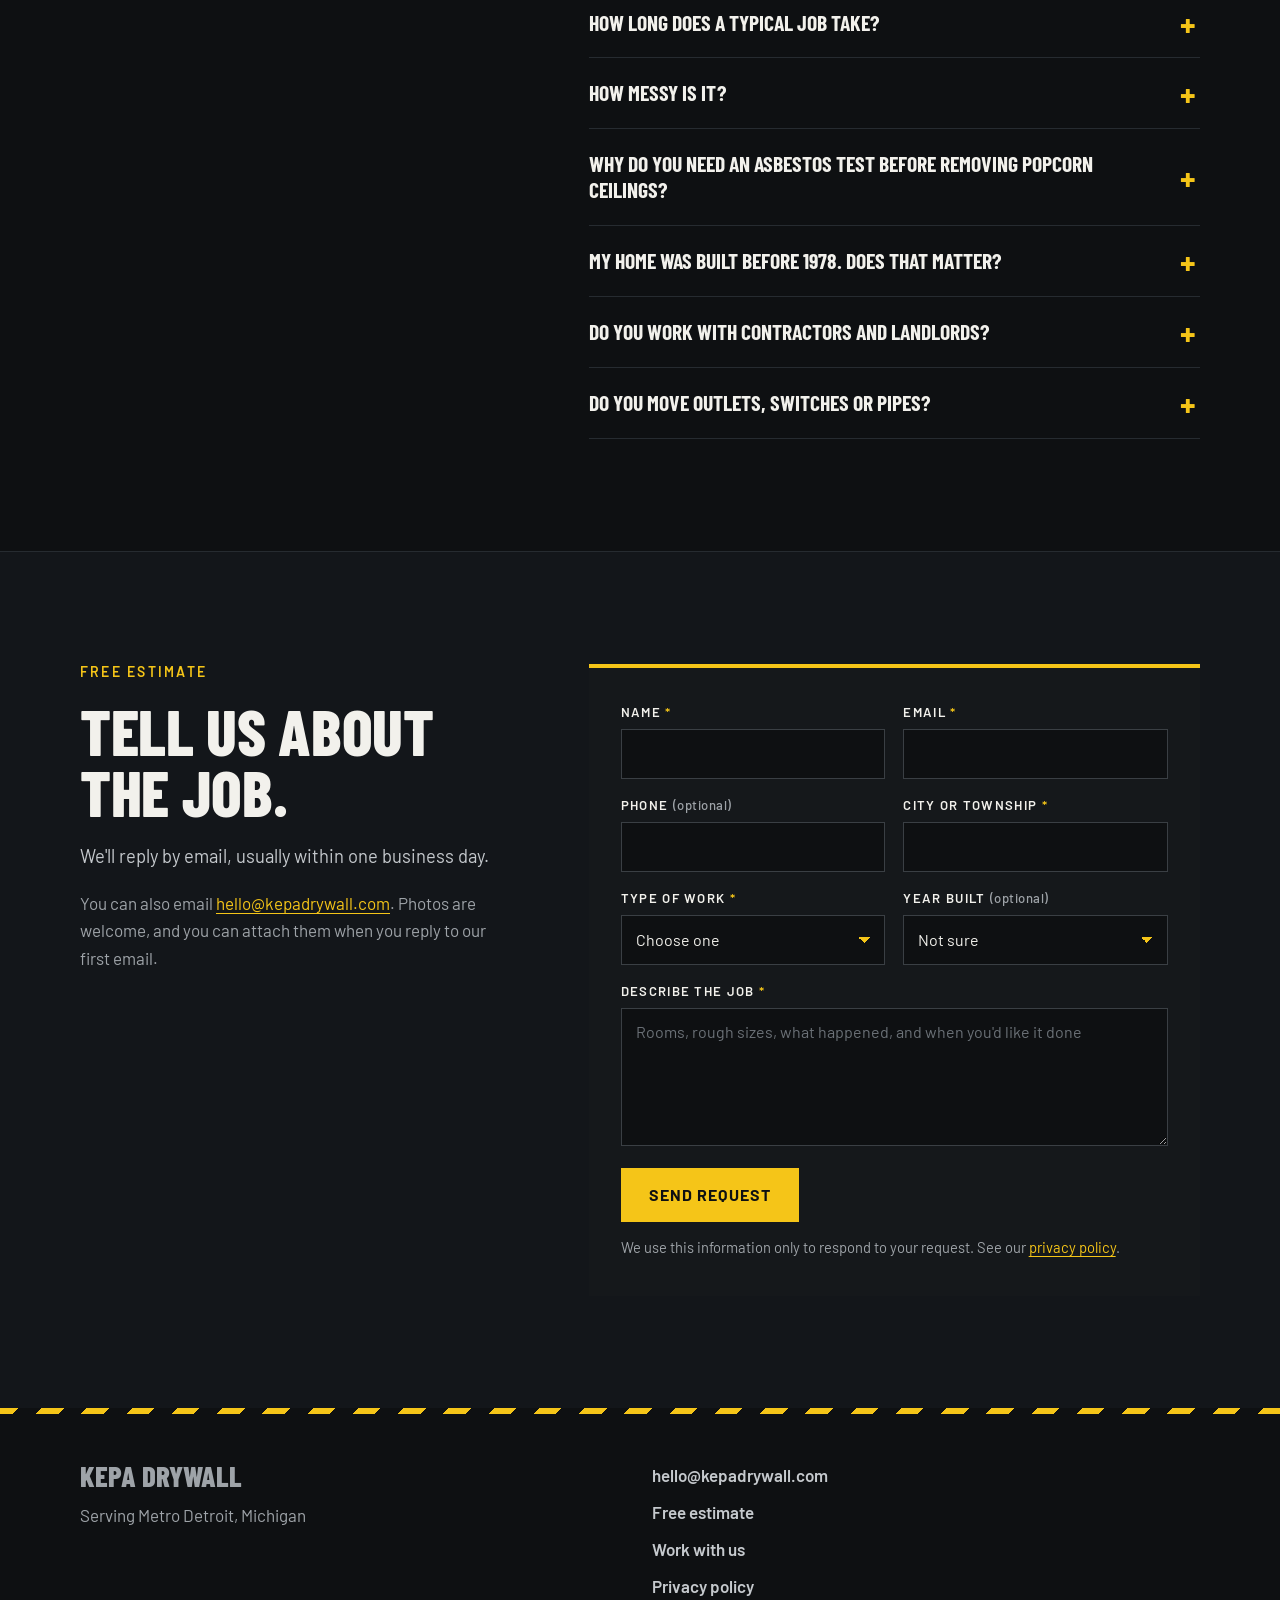
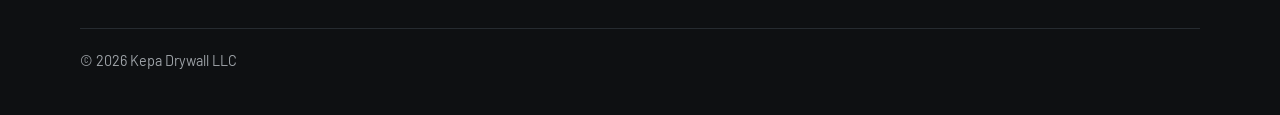
==== commit 0023f7dc: "Show the legal name Kepa Drywall LLC in the footer and privacy policy Co-Authored-By: Claude Opus 5." ====
--- a/index.html
+++ b/index.html
@@ -26,6 +26,7 @@
     "@context": "https://schema.org",
     "@type": "HomeAndConstructionBusiness",
     "name": "Kepa Drywall",
+    "legalName": "Kepa Drywall LLC",
     "url": "https://kepadrywall.com/",
     "email": "hello@kepadrywall.com",
     "description": "Drywall hanging, taping and finishing, drywall repair and popcorn ceiling removal for homeowners, landlords, builders and commercial projects across Metro Detroit, Michigan.",
@@ -400,7 +401,7 @@
       </div>
     </div>
     <div class="wrap">
-      <p class="copyright">&copy; <span id="year">2026</span> Kepa Drywall</p>
+      <p class="copyright">&copy; <span id="year">2026</span> Kepa Drywall LLC</p>
     </div>
   </footer>
 
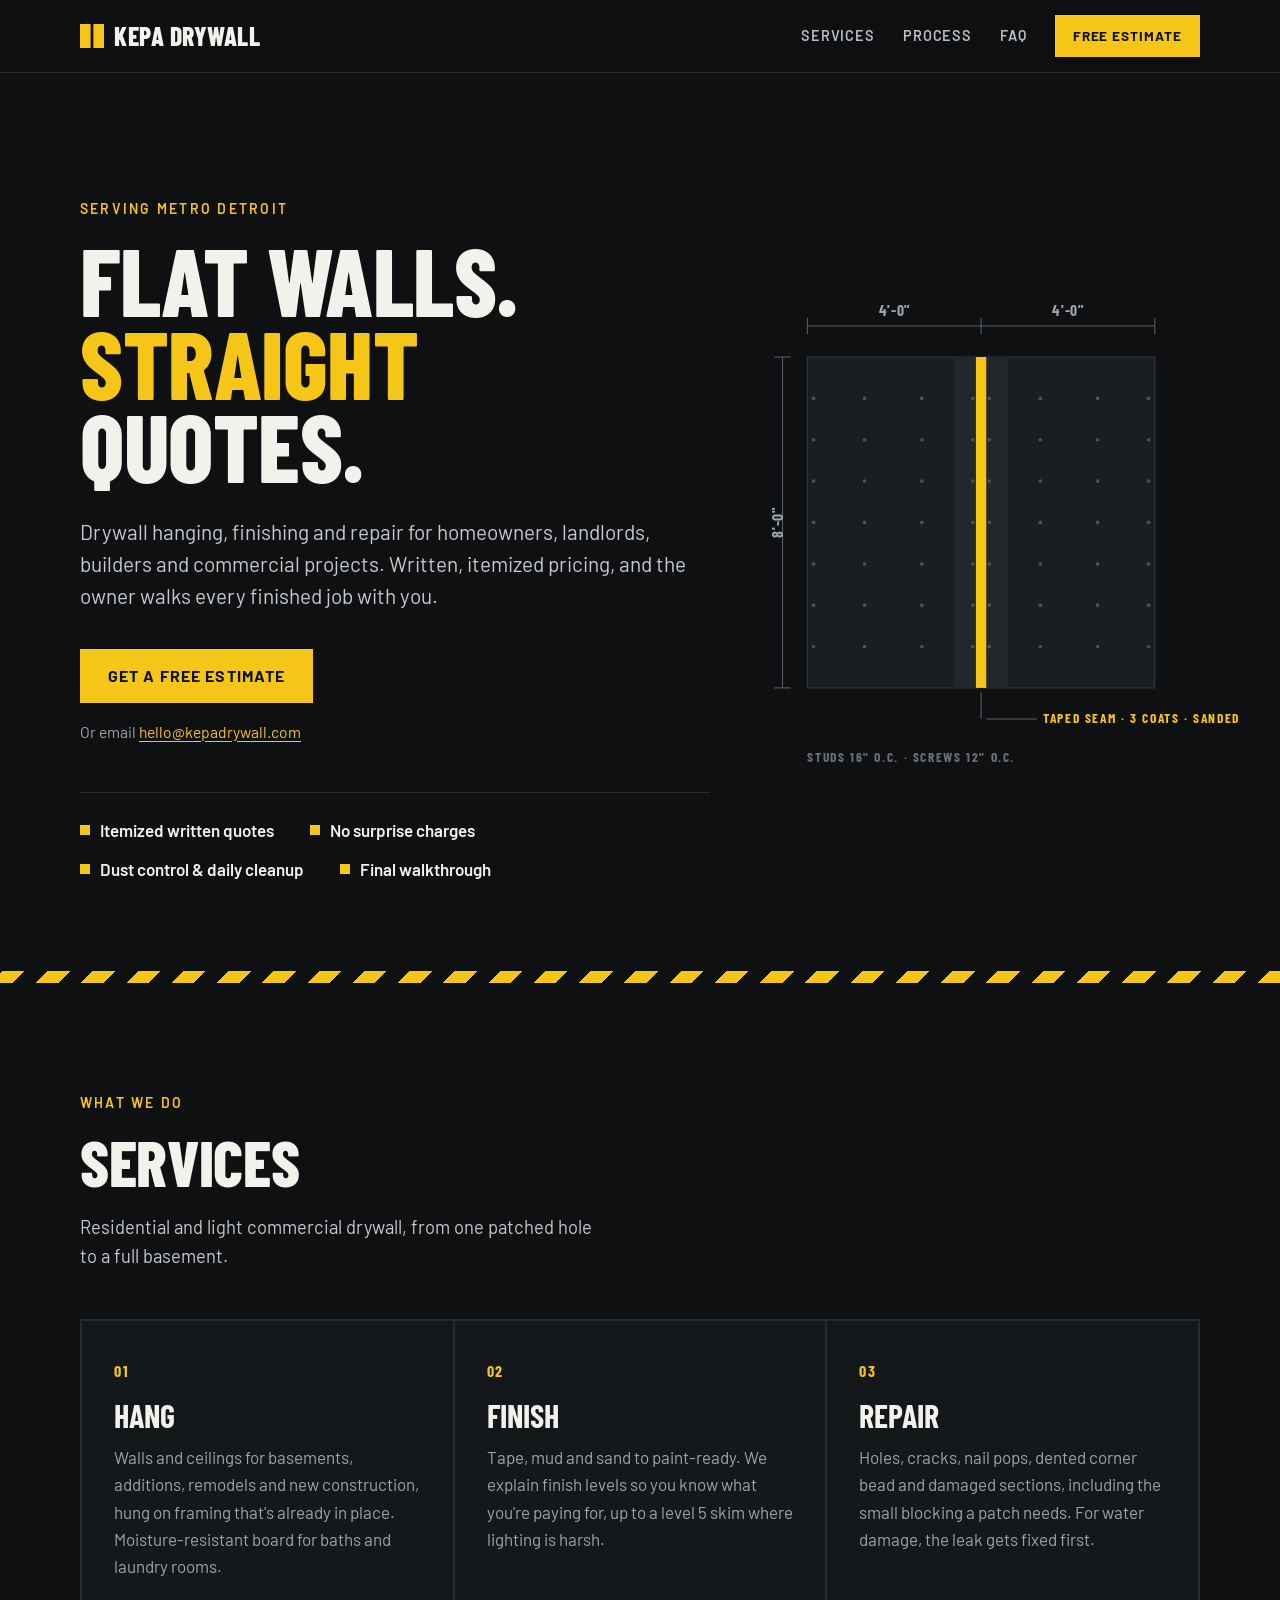
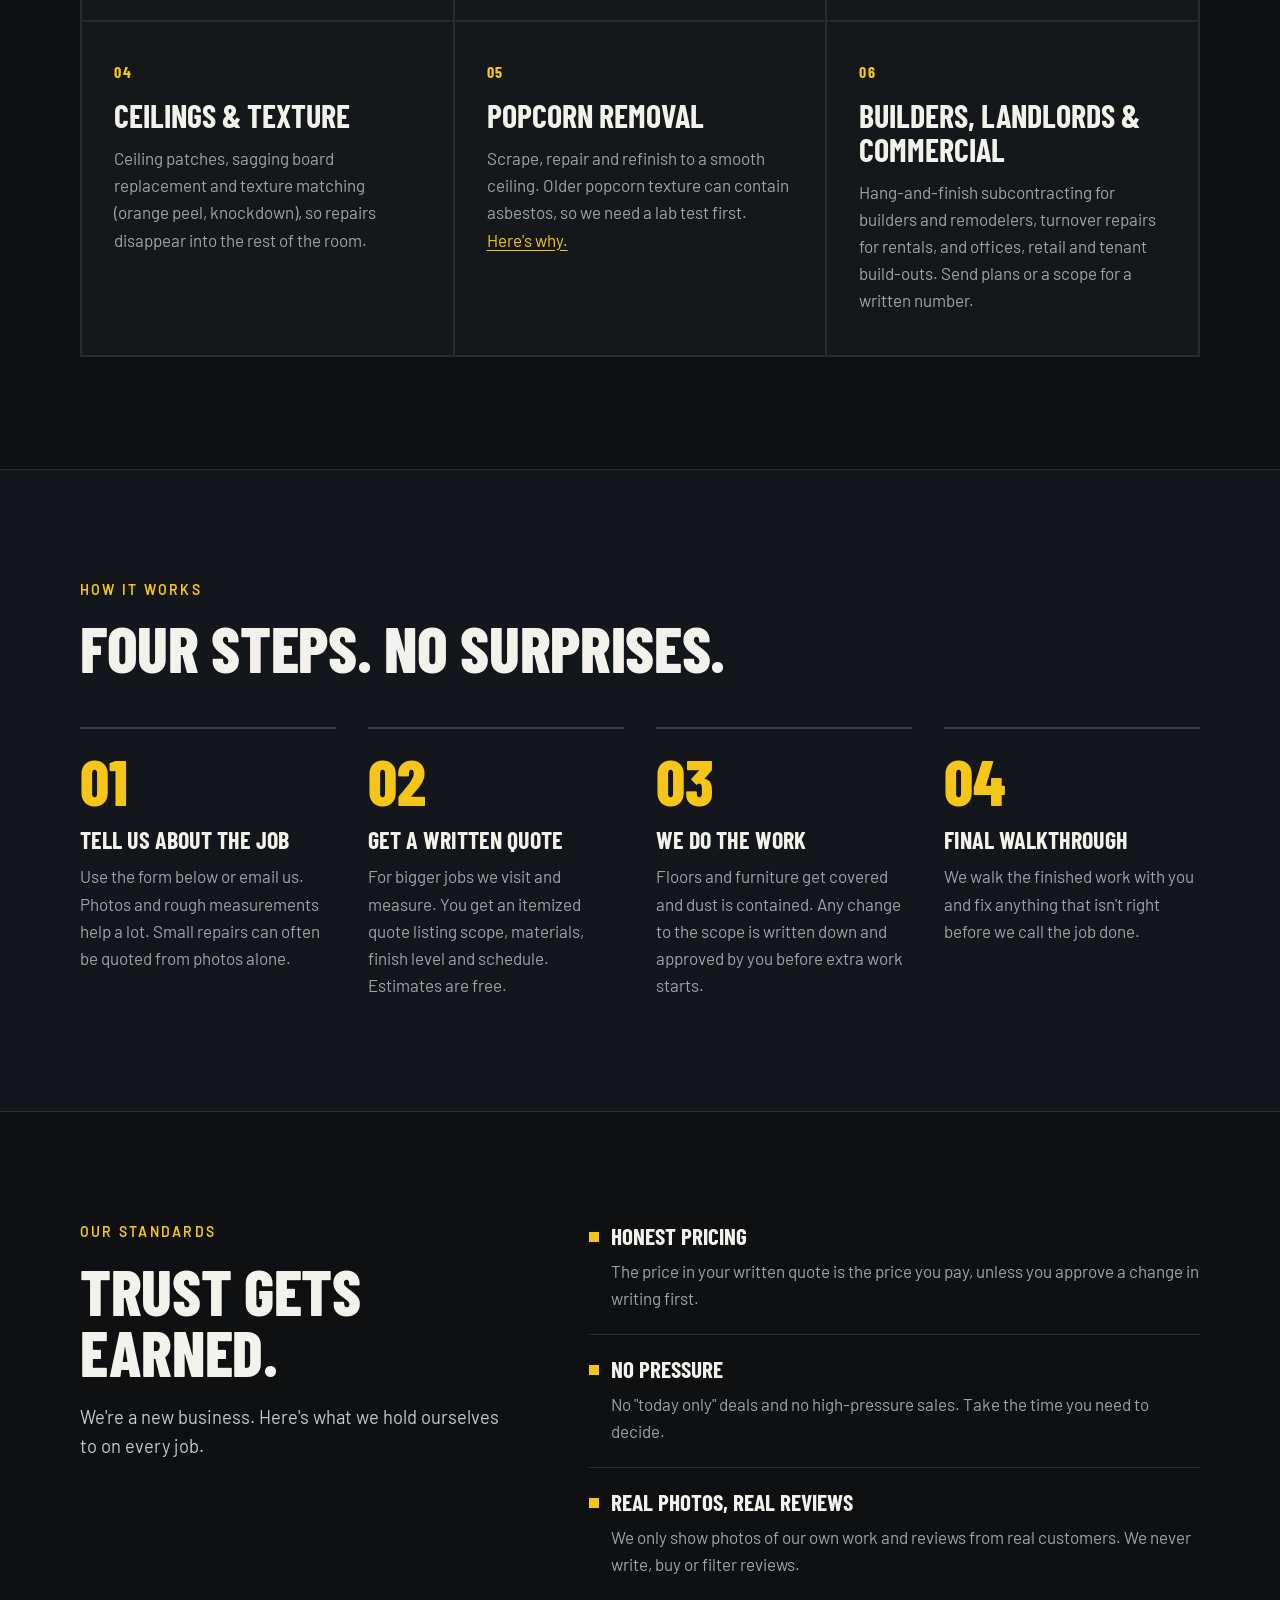
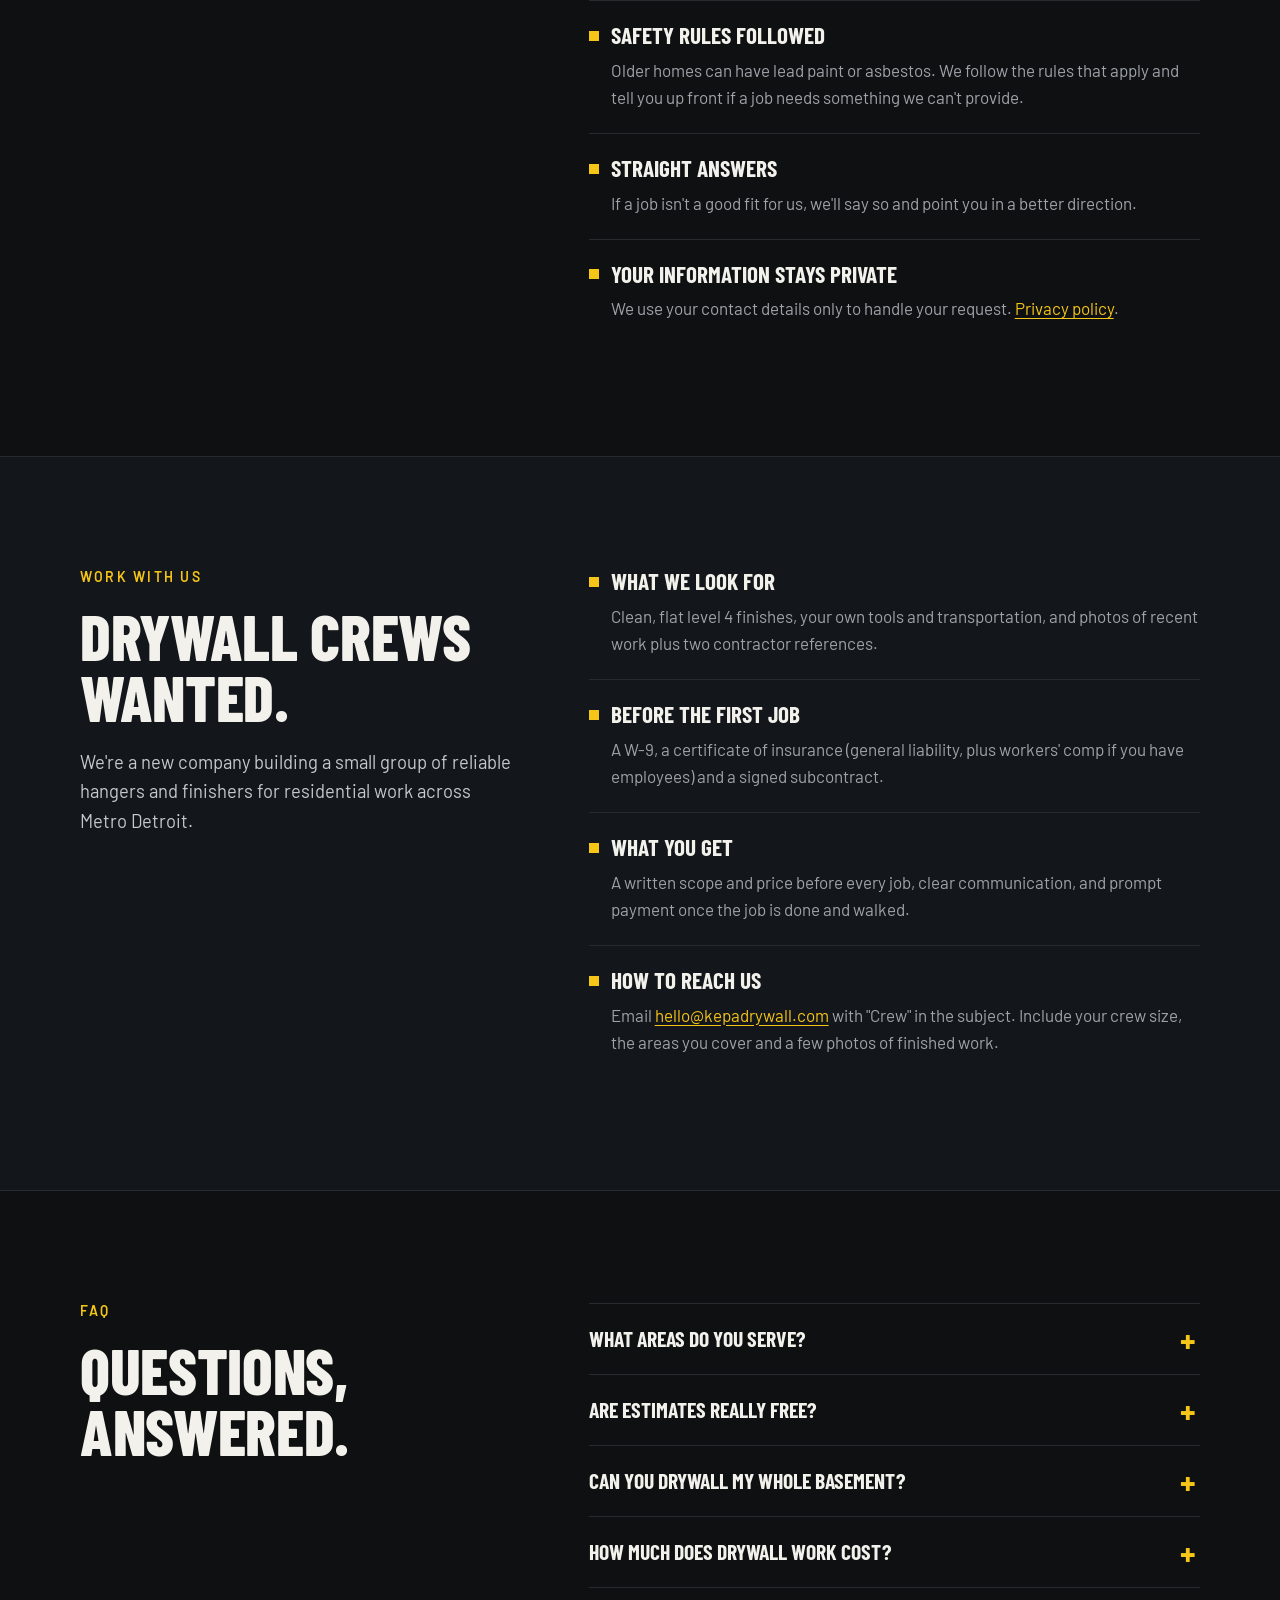
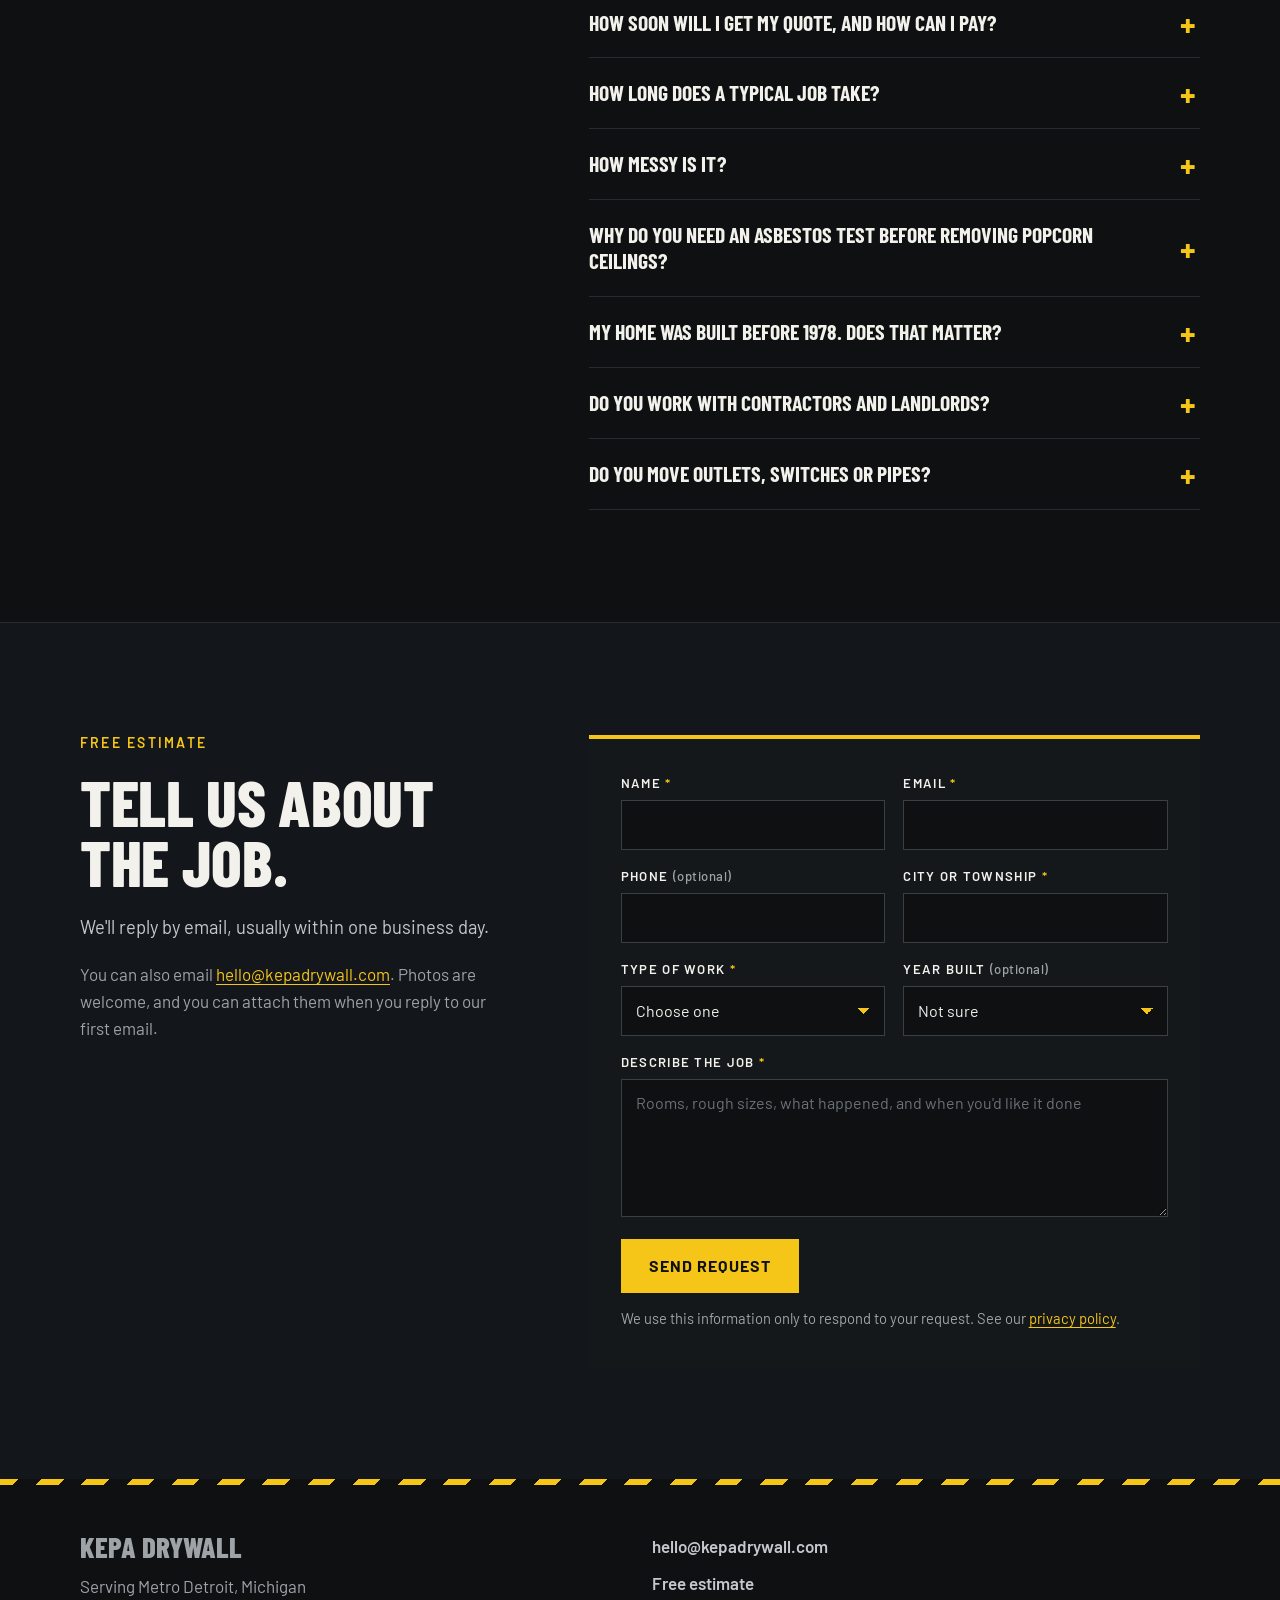
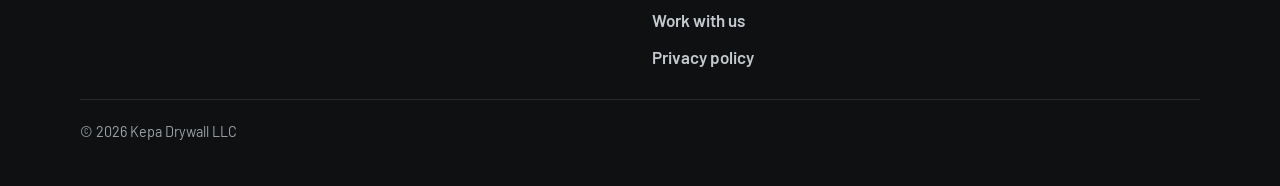
==== commit 6f94ddc2: "Add quote turnaround, payment methods and hours Co-Authored-By: Claude Opus 5.5 <noreply@anthropic.c" ====
--- a/index.html
+++ b/index.html
@@ -36,6 +36,8 @@
       "addressCountry": "US"
     },
     "areaServed": "Metro Detroit, MI",
+    "openingHours": "Mo-Sa 09:00-17:00",
+    "paymentAccepted": "Cash, Credit Card, Zelle",
     "knowsAbout": ["Drywall installation", "Drywall taping and finishing", "Drywall repair", "Ceiling repair", "Texture matching", "Popcorn ceiling removal", "Commercial drywall"]
   }
   </script>
@@ -287,6 +289,10 @@
             <p>It depends on the square footage, ceiling height, finish level, access and whether it's new work or a repair. We don't quote a flat number before seeing the job. Every quote is written and itemized so you can compare it fairly with others.</p>
           </details>
           <details>
+            <summary>How soon will I get my quote, and how can I pay?</summary>
+            <p>You'll get a written quote within 2 days of the estimate visit. We accept card, cash and Zelle.</p>
+          </details>
+          <details>
             <summary>How long does a typical job take?</summary>
             <p>Hanging is usually quick. Finishing takes longer because each coat of joint compound needs to dry before the next one. Most single rooms take several days from start to paint-ready. Your quote includes a schedule.</p>
           </details>
